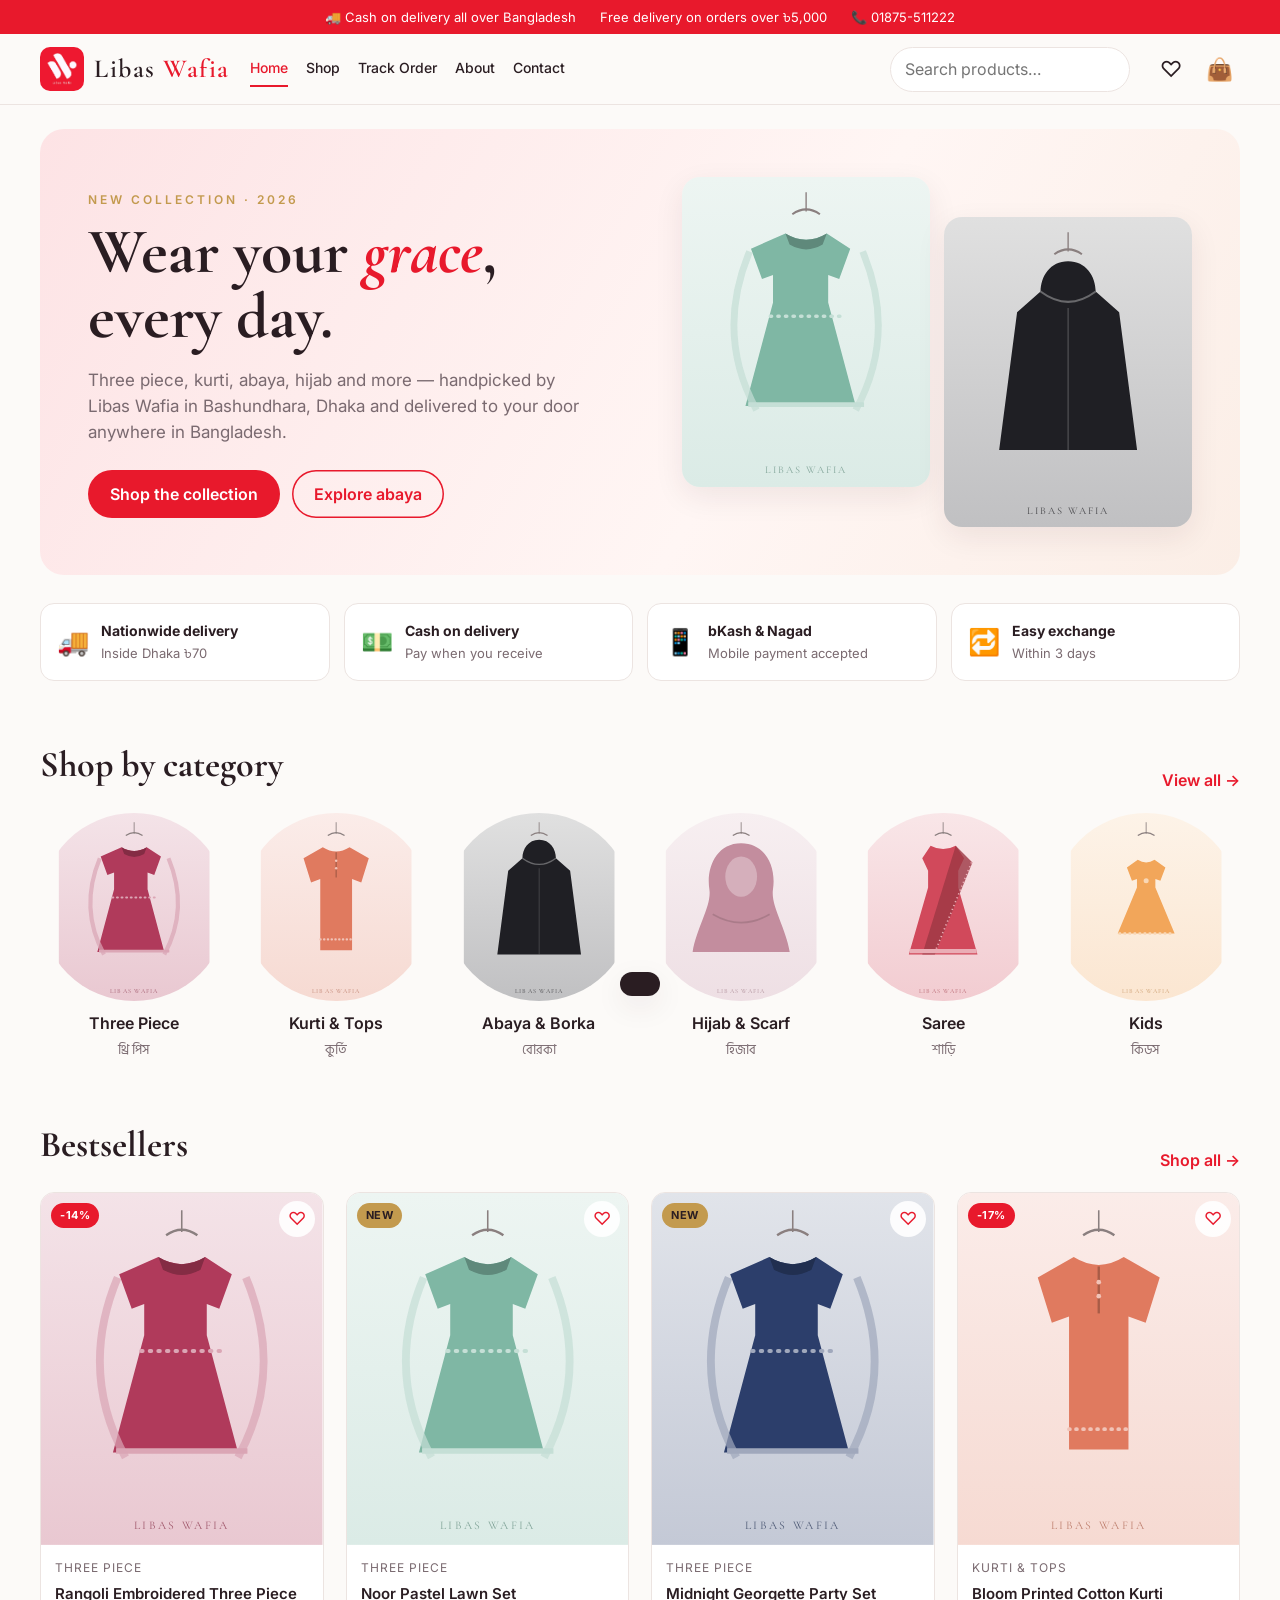
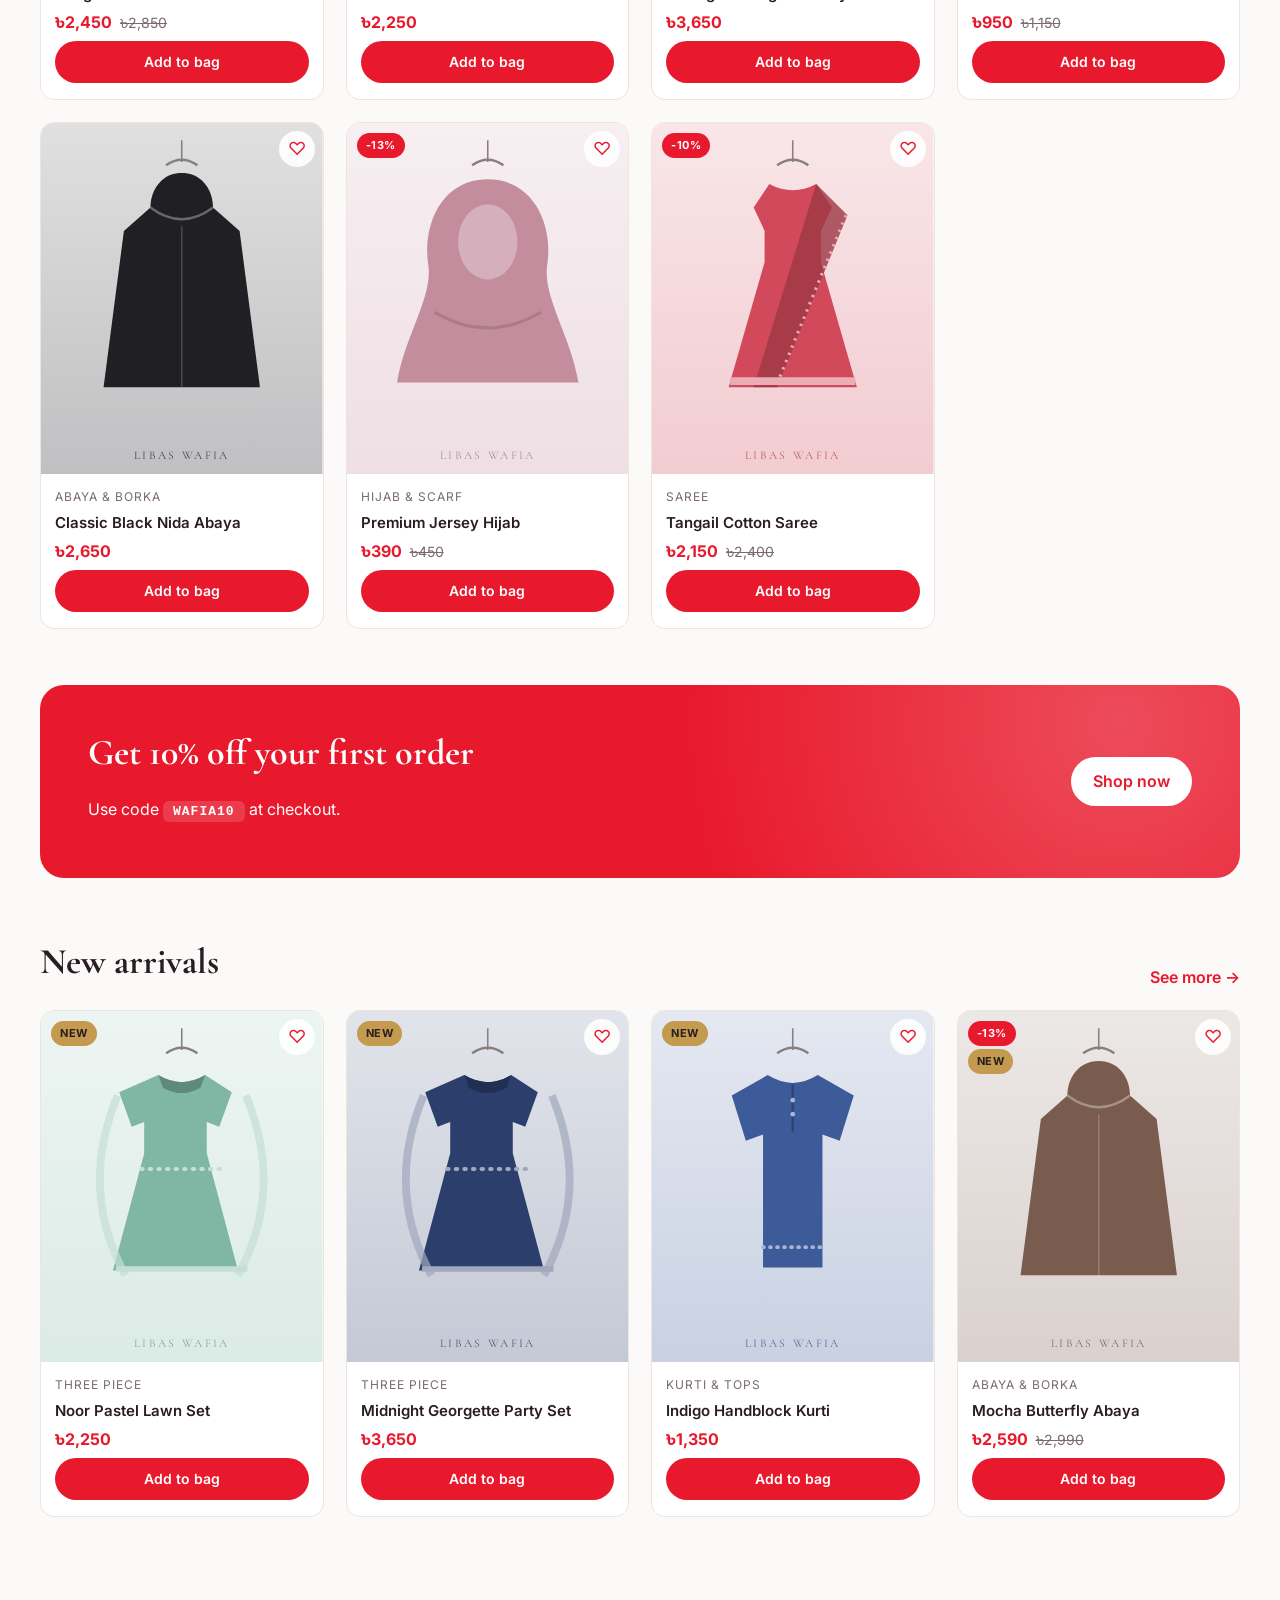
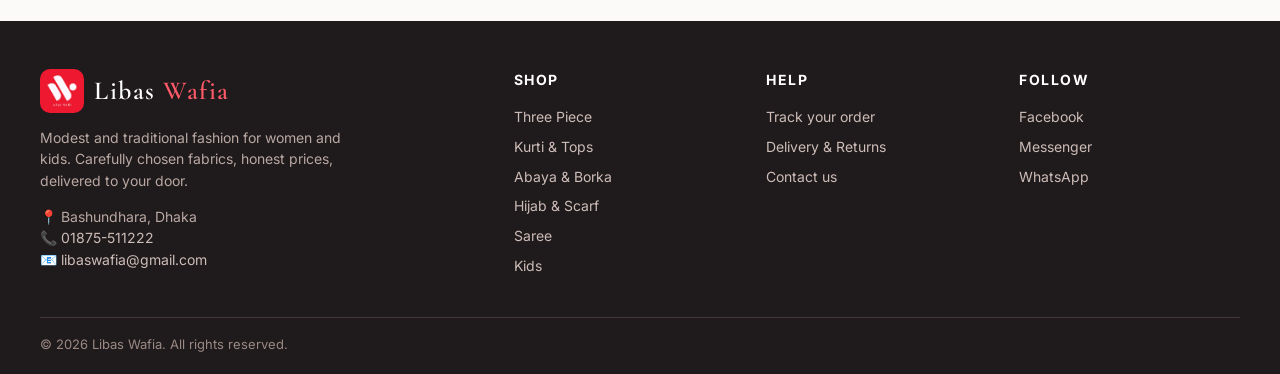
==== libas-wafia/index.html @ 2de28c44 "Add Libas Wafia e-commerce storefront and WooCommerce migration kit Functional storefront prototype " ====
<!doctype html>
<html lang="en">
<head>
  <meta charset="utf-8">
  <meta name="viewport" content="width=device-width, initial-scale=1">
  <title>Libas Wafia — Women's Clothing Store, Bashundhara</title>
  <link rel="icon" href="assets/logo.jpg">
  <meta name="description" content="Libas Wafia online shop: three piece, kurti, abaya, hijab, saree and kids wear. Cash on delivery all over Bangladesh.">
  <link rel="preconnect" href="https://fonts.googleapis.com">
  <link rel="preconnect" href="https://fonts.gstatic.com" crossorigin>
  <link href="https://fonts.googleapis.com/css2?family=Cormorant+Garamond:wght@500;600;700&family=Hind+Siliguri:wght@400;500;600&family=Inter:wght@400;500;600&display=swap" rel="stylesheet">
  <link rel="stylesheet" href="css/style.css">
</head>
<body>
  <div class="topbar">
    <span>🚚 Cash on delivery all over Bangladesh</span>
    <span class="hide-sm">Free delivery on orders over ৳5,000</span>
    <a href="tel:" id="topPhone">📞 Call to order</a>
  </div>

  <header class="header">
    <div class="wrap header-inner">
      <button class="icon-btn menu-btn" id="menuBtn" aria-label="Open menu">☰</button>
      <a href="#/" class="logo">
        <img class="logo-mark" src="assets/logo.jpg" alt="Libas Wafia logo" width="44" height="44">
        <span class="logo-text">Libas <em>Wafia</em></span>
      </a>
      <nav class="nav" id="nav">
        <a href="#/">Home</a>
        <a href="#/shop">Shop</a>
        <div class="nav-cats" id="navCats"></div>
        <a href="#/track">Track Order</a>
        <a href="#/about">About</a>
        <a href="#/contact">Contact</a>
      </nav>
      <form class="search" id="searchForm" role="search">
        <input type="search" id="searchInput" placeholder="Search products…" aria-label="Search products">
      </form>
      <div class="header-actions">
        <a href="#/wishlist" class="icon-btn" aria-label="Wishlist">♡<span class="badge" id="wishCount">0</span></a>
        <button class="icon-btn" id="cartBtn" aria-label="Open cart">👜<span class="badge" id="cartCount">0</span></button>
      </div>
    </div>
  </header>

  <main id="app" class="wrap" tabindex="-1"></main>

  <footer class="footer">
    <div class="wrap footer-grid">
      <div>
        <div class="logo footer-logo"><img class="logo-mark" src="assets/logo.jpg" alt="Libas Wafia logo" width="44" height="44"><span class="logo-text">Libas <em>Wafia</em></span></div>
        <p>Modest and traditional fashion for women and kids. Carefully chosen fabrics, honest prices, delivered to your door.</p>
      </div>
      <div>
        <h4>Shop</h4>
        <div id="footerCats"></div>
      </div>
      <div>
        <h4>Help</h4>
        <a href="#/track">Track your order</a>
        <a href="#/policy">Delivery & Returns</a>
        <a href="#/contact">Contact us</a>
      </div>
      <div>
        <h4>Follow</h4>
        <a id="fbLink" target="_blank" rel="noopener">Facebook</a>
        <a id="msgLink" target="_blank" rel="noopener">Messenger</a>
        <a id="waLink" target="_blank" rel="noopener">WhatsApp</a>
      </div>
    </div>
    <div class="wrap copyright">© <span id="year"></span> Libas Wafia. All rights reserved.</div>
  </footer>

  <!-- Cart drawer -->
  <div class="overlay" id="overlay"></div>
  <aside class="drawer" id="cartDrawer" aria-label="Shopping cart" aria-hidden="true">
    <div class="drawer-head">
      <h3>Your Bag</h3>
      <button class="icon-btn" id="closeCart" aria-label="Close cart">✕</button>
    </div>
    <div class="drawer-body" id="cartItems"></div>
    <div class="drawer-foot" id="cartFoot"></div>
  </aside>

  <div class="toast" id="toast" role="status" aria-live="polite"></div>

  <script src="js/products.js"></script>
  <script src="js/app.js"></script>
</body>
</html>
---- libas-wafia/css/style.css ----
:root {
  --bg: #fcfaf8;
  --surface: #ffffff;
  --ink: #2a1d22;
  --muted: #7a6a70;
  --line: #ece4e1;
  --brand: #e8192c;       /* Libas Wafia red (from logo) */
  --brand-dark: #b80f1f;
  --gold: #c39a4e;
  --soft: #fdecee;
  --ok: #2e7d5b;
  --danger: #b3261e;
  --radius: 14px;
  --shadow: 0 10px 30px rgba(60, 25, 35, .08);
  --serif: "Cormorant Garamond", Georgia, serif;
  --sans: "Inter", "Hind Siliguri", system-ui, sans-serif;
}
* { box-sizing: border-box; }
html { scroll-behavior: smooth; }
body { margin: 0; font-family: var(--sans); color: var(--ink); background: var(--bg); line-height: 1.55; }
img { max-width: 100%; display: block; }
a { color: inherit; text-decoration: none; }
button, input, select, textarea { font: inherit; color: inherit; }
.wrap { width: min(1200px, 100% - 32px); margin-inline: auto; }
main { min-height: 60vh; padding: 24px 0 64px; outline: none; }
.bn { font-family: "Hind Siliguri", sans-serif; }

/* Top bar & header */
.topbar { background: var(--brand); color: #fff; font-size: 13px; display: flex; gap: 24px; justify-content: center; padding: 7px 16px; flex-wrap: wrap; }
.header { position: sticky; top: 0; z-index: 30; background: rgba(252, 250, 248, .94); backdrop-filter: blur(10px); border-bottom: 1px solid var(--line); }
.header-inner { display: flex; align-items: center; gap: 20px; height: 70px; }
.logo { display: flex; align-items: center; gap: 10px; flex-shrink: 0; }
.logo-mark { width: 44px; height: 44px; border-radius: 10px; object-fit: cover; }
.logo-text { font-family: var(--serif); font-size: 26px; font-weight: 600; letter-spacing: 1.5px; }
.logo-text em { color: var(--brand); font-style: normal; }
.nav { display: flex; gap: 18px; font-size: 14px; font-weight: 500; }
.nav a { padding: 6px 0; border-bottom: 2px solid transparent; }
.nav a:hover, .nav a.active { border-color: var(--brand); color: var(--brand); }
.nav-cats { display: none; }
.search { margin-left: auto; flex: 0 1 240px; }
.search input { width: 100%; padding: 9px 14px; border: 1px solid var(--line); border-radius: 999px; background: var(--surface); }
.search input:focus { outline: 2px solid var(--brand); outline-offset: 1px; }
.header-actions { display: flex; gap: 6px; }
.icon-btn { position: relative; border: 0; background: transparent; font-size: 22px; width: 42px; height: 42px; display: grid; place-items: center; border-radius: 50%; cursor: pointer; }
.icon-btn:hover { background: var(--soft); }
.badge { position: absolute; top: 2px; right: 0; background: var(--brand); color: #fff; font-size: 11px; min-width: 18px; height: 18px; border-radius: 9px; display: grid; place-items: center; padding: 0 4px; font-family: var(--sans); }
.badge:empty, .badge[data-zero="1"] { display: none; }
.menu-btn { display: none; }

/* Buttons */
.btn { display: inline-flex; align-items: center; justify-content: center; gap: 8px; border: 0; cursor: pointer; padding: 12px 22px; border-radius: 999px; background: var(--brand); color: #fff; font-weight: 600; transition: background .2s, transform .1s; }
.btn:hover { background: var(--brand-dark); }
.btn:active { transform: scale(.98); }
.btn.ghost { background: transparent; color: var(--brand); box-shadow: inset 0 0 0 1.5px var(--brand); }
.btn.ghost:hover { background: var(--soft); }
.btn.gold { background: #1f1a1b; color: #fff; }
.btn.gold:hover { background: #000; }
.btn.light { background: #fff; color: var(--brand); }
.btn.light:hover { background: #fde3e5; }
.btn.wa { background: #25d366; color: #0b3d22; }
.btn.block { width: 100%; }
.btn[disabled] { opacity: .5; cursor: not-allowed; }
.link { color: var(--brand); font-weight: 600; cursor: pointer; background: none; border: 0; padding: 0; }

/* Hero */
.hero { display: grid; grid-template-columns: 1.1fr 1fr; gap: 32px; align-items: center; background: linear-gradient(120deg, #fde3e5, #fff6f4 60%, #fbeee6); border-radius: 24px; padding: 48px; overflow: hidden; position: relative; }
.hero h1 { font-family: var(--serif); font-size: clamp(38px, 6vw, 64px); line-height: 1.02; margin: 8px 0 16px; }
.hero h1 em { color: var(--brand); }
.hero p { color: var(--muted); max-width: 46ch; font-size: 17px; }
.eyebrow { text-transform: uppercase; letter-spacing: 3px; font-size: 12px; color: var(--gold); font-weight: 600; }
.hero-cta { display: flex; gap: 12px; margin-top: 24px; flex-wrap: wrap; }
.hero-art { display: grid; grid-template-columns: 1fr 1fr; gap: 14px; }
.hero-art .ph { border-radius: 18px; box-shadow: var(--shadow); }
.hero-art .ph:nth-child(2) { margin-top: 40px; }

.perks { display: grid; grid-template-columns: repeat(4, 1fr); gap: 14px; margin: 28px 0 8px; }
.perk { background: var(--surface); border: 1px solid var(--line); border-radius: var(--radius); padding: 16px; display: flex; gap: 12px; align-items: center; font-size: 14px; }
.perk b { display: block; }
.perk span { color: var(--muted); font-size: 13px; }
.perk .i { font-size: 26px; }

/* Sections */
.section { margin-top: 56px; }
.section-head { display: flex; justify-content: space-between; align-items: end; margin-bottom: 20px; gap: 12px; }
.section-head h2 { font-family: var(--serif); font-size: 36px; margin: 0; }
.cat-grid { display: grid; grid-template-columns: repeat(6, 1fr); gap: 14px; }
.cat-card { text-align: center; }
.cat-card .ph { border-radius: 50%; aspect-ratio: 1; transition: transform .3s; }
.cat-card:hover .ph { transform: translateY(-4px); }
.cat-card b { display: block; margin-top: 10px; font-weight: 600; }
.cat-card small { color: var(--muted); }

.banner { margin-top: 56px; background: var(--brand); color: #fff; border-radius: 24px; padding: 40px 48px; display: flex; justify-content: space-between; align-items: center; gap: 24px; flex-wrap: wrap; background-image: radial-gradient(circle at 90% 20%, rgba(255,255,255,.22), transparent 40%); }
.banner h3 { font-family: var(--serif); font-size: 36px; margin: 0 0 6px; }
.banner code { background: rgba(255,255,255,.15); padding: 3px 10px; border-radius: 6px; font-weight: 700; letter-spacing: 1px; }

/* Product grid */
.grid { display: grid; grid-template-columns: repeat(4, 1fr); gap: 22px; }
.card { position: relative; background: var(--surface); border-radius: var(--radius); overflow: hidden; border: 1px solid var(--line); display: flex; flex-direction: column; transition: box-shadow .25s, transform .25s; }
.card:hover { box-shadow: var(--shadow); transform: translateY(-3px); }
.card-media { position: relative; display: block; }
.card-media .ph, .card-media img { aspect-ratio: 4 / 5; width: 100%; object-fit: cover; }
.tag { position: absolute; top: 10px; left: 10px; background: var(--brand); color: #fff; font-size: 11px; font-weight: 700; padding: 4px 9px; border-radius: 999px; letter-spacing: .5px; }
.tag.new { background: var(--gold); color: var(--ink); }
.tag.out { background: #555; }
.tag + .tag { top: 38px; }
.wish { position: absolute; top: 8px; right: 8px; width: 36px; height: 36px; border-radius: 50%; border: 0; background: rgba(255,255,255,.9); cursor: pointer; font-size: 18px; color: var(--brand); }
.wish.on { background: var(--brand); color: #fff; }
.card-body { padding: 14px 14px 16px; display: flex; flex-direction: column; gap: 6px; flex: 1; }
.card-cat { font-size: 12px; color: var(--muted); text-transform: uppercase; letter-spacing: 1px; }
.card-title { font-weight: 600; font-size: 15px; line-height: 1.35; }
.price { display: flex; gap: 8px; align-items: baseline; font-weight: 700; color: var(--brand); }
.price del { color: var(--muted); font-weight: 400; font-size: .88em; }
.card .btn { margin-top: auto; padding: 10px; font-size: 14px; }

/* Shop layout */
.shop { display: grid; grid-template-columns: 230px 1fr; gap: 32px; }
.filters { position: sticky; top: 90px; align-self: start; background: var(--surface); border: 1px solid var(--line); border-radius: var(--radius); padding: 18px; }
.filters h4 { margin: 0 0 10px; font-size: 13px; text-transform: uppercase; letter-spacing: 1px; color: var(--muted); }
.filters .opt { display: flex; justify-content: space-between; padding: 7px 10px; border-radius: 8px; cursor: pointer; font-size: 14px; }
.filters .opt:hover { background: var(--soft); }
.filters .opt.active { background: var(--brand); color: #fff; }
.filters .group + .group { margin-top: 20px; }
.range { display: flex; gap: 8px; }
.range input { width: 100%; padding: 8px; border: 1px solid var(--line); border-radius: 8px; }
.toolbar { display: flex; justify-content: space-between; align-items: center; margin-bottom: 18px; gap: 12px; flex-wrap: wrap; }
.toolbar h1 { font-family: var(--serif); font-size: 34px; margin: 0; }
select, .input { padding: 10px 12px; border: 1px solid var(--line); border-radius: 10px; background: var(--surface); }
.empty { text-align: center; padding: 60px 20px; color: var(--muted); }
.empty .big { font-size: 48px; }
.crumbs { font-size: 13px; color: var(--muted); margin-bottom: 18px; }
.crumbs a:hover { color: var(--brand); }

/* Product page */
.pdp { display: grid; grid-template-columns: 1fr 1fr; gap: 48px; }
.pdp-media { position: sticky; top: 90px; align-self: start; }
.pdp-media .ph, .pdp-media img { border-radius: 20px; aspect-ratio: 4/5; width: 100%; object-fit: cover; }
.pdp h1 { font-family: var(--serif); font-size: 40px; line-height: 1.1; margin: 4px 0 10px; }
.pdp .price { font-size: 26px; }
.save { background: #fde3e5; color: var(--brand); font-size: 13px; padding: 3px 10px; border-radius: 999px; }
.stock { font-size: 14px; margin: 10px 0; }
.stock.ok { color: var(--ok); }
.stock.low { color: #b26a00; }
.stock.no { color: var(--danger); }
.opt-label { font-weight: 600; margin: 18px 0 8px; font-size: 14px; }
.sizes { display: flex; gap: 8px; flex-wrap: wrap; }
.size { min-width: 48px; padding: 9px 12px; border: 1.5px solid var(--line); background: var(--surface); border-radius: 10px; cursor: pointer; font-weight: 600; }
.size.active { border-color: var(--brand); background: var(--brand); color: #fff; }
.qty { display: inline-flex; border: 1.5px solid var(--line); border-radius: 999px; overflow: hidden; background: var(--surface); }
.qty button { border: 0; background: none; width: 38px; height: 40px; cursor: pointer; font-size: 18px; }
.qty input { width: 44px; text-align: center; border: 0; background: none; -moz-appearance: textfield; }
.qty input::-webkit-inner-spin-button { -webkit-appearance: none; }
.pdp-actions { display: flex; gap: 10px; margin-top: 22px; flex-wrap: wrap; }
.pdp-actions .btn { flex: 1; min-width: 160px; }
.info-list { margin-top: 28px; border-top: 1px solid var(--line); }
.info-list details { border-bottom: 1px solid var(--line); padding: 14px 0; }
.info-list summary { cursor: pointer; font-weight: 600; }
.info-list p { color: var(--muted); margin: 10px 0 0; }

/* Drawer */
.overlay { position: fixed; inset: 0; background: rgba(30, 15, 20, .45); opacity: 0; pointer-events: none; transition: opacity .25s; z-index: 40; }
.overlay.show { opacity: 1; pointer-events: auto; }
.drawer { position: fixed; top: 0; right: 0; height: 100%; width: min(420px, 100%); background: var(--surface); z-index: 50; transform: translateX(100%); transition: transform .3s ease; display: flex; flex-direction: column; }
.drawer.open { transform: none; }
.drawer-head { display: flex; justify-content: space-between; align-items: center; padding: 16px 20px; border-bottom: 1px solid var(--line); }
.drawer-head h3 { margin: 0; font-family: var(--serif); font-size: 28px; }
.drawer-body { flex: 1; overflow-y: auto; padding: 8px 20px; }
.drawer-foot { padding: 18px 20px; border-top: 1px solid var(--line); background: var(--bg); }
.line { display: grid; grid-template-columns: 72px 1fr auto; gap: 12px; padding: 14px 0; border-bottom: 1px solid var(--line); align-items: start; }
.line .ph, .line img { width: 72px; aspect-ratio: 4/5; border-radius: 10px; object-fit: cover; }
.line-title { font-weight: 600; font-size: 14px; }
.line-meta { font-size: 13px; color: var(--muted); }
.line .qty { transform: scale(.85); transform-origin: left; margin-top: 6px; }
.remove { border: 0; background: none; color: var(--muted); cursor: pointer; font-size: 13px; text-decoration: underline; }
.row { display: flex; justify-content: space-between; margin: 6px 0; font-size: 15px; }
.row.total { font-size: 19px; font-weight: 700; border-top: 1px dashed var(--line); padding-top: 10px; margin-top: 10px; }
.muted { color: var(--muted); font-size: 13px; }

/* Checkout */
.checkout { display: grid; grid-template-columns: 1.3fr 1fr; gap: 32px; align-items: start; }
.panel { background: var(--surface); border: 1px solid var(--line); border-radius: var(--radius); padding: 24px; }
.panel h2 { font-family: var(--serif); font-size: 28px; margin: 0 0 16px; }
.panel h3 { margin: 22px 0 10px; font-size: 16px; }
.fields { display: grid; grid-template-columns: 1fr 1fr; gap: 14px; }
.field { display: flex; flex-direction: column; gap: 6px; font-size: 14px; font-weight: 500; }
.field.full { grid-column: 1 / -1; }
.field input, .field select, .field textarea { padding: 11px 12px; border: 1px solid var(--line); border-radius: 10px; background: var(--bg); font-weight: 400; }
.field input:focus, .field select:focus, .field textarea:focus { outline: 2px solid var(--brand); border-color: transparent; }
.field .err { color: var(--danger); font-size: 12px; min-height: 0; font-weight: 400; }
.field.invalid input, .field.invalid select, .field.invalid textarea { border-color: var(--danger); }
.choice { display: flex; gap: 12px; align-items: flex-start; padding: 14px; border: 1.5px solid var(--line); border-radius: 12px; cursor: pointer; margin-bottom: 10px; }
.choice:has(input:checked) { border-color: var(--brand); background: #fff4f5; }
.choice input { accent-color: var(--brand); margin-top: 4px; }
.choice .muted { display: block; }
.coupon { display: flex; gap: 8px; margin: 14px 0; }
.coupon input { flex: 1; padding: 10px 12px; border: 1px solid var(--line); border-radius: 10px; text-transform: uppercase; }
.summary .line { grid-template-columns: 56px 1fr auto; }
.summary .line .ph, .summary .line img { width: 56px; }

/* Order confirmation */
.confirm { max-width: 720px; margin: 0 auto; text-align: center; }
.confirm .check { width: 76px; height: 76px; margin: 0 auto 14px; border-radius: 50%; background: #e3f3eb; color: var(--ok); display: grid; place-items: center; font-size: 38px; }
.confirm h1 { font-family: var(--serif); font-size: 42px; margin: 0; }
.confirm .panel { text-align: left; margin-top: 24px; }
.status { display: inline-block; padding: 4px 12px; border-radius: 999px; background: #fff4e0; color: #8a5a00; font-size: 13px; font-weight: 600; }
.timeline { display: flex; justify-content: space-between; margin: 20px 0 6px; position: relative; }
.timeline::before { content: ""; position: absolute; top: 13px; left: 5%; right: 5%; height: 2px; background: var(--line); }
.step { position: relative; text-align: center; font-size: 12px; color: var(--muted); flex: 1; }
.step i { display: grid; place-items: center; width: 28px; height: 28px; margin: 0 auto 6px; border-radius: 50%; background: var(--surface); border: 2px solid var(--line); font-style: normal; font-size: 12px; }
.step.done i { background: var(--brand); border-color: var(--brand); color: #fff; }
.step.done { color: var(--ink); font-weight: 600; }

/* Pages */
.page { max-width: 780px; margin: 0 auto; }
.page h1 { font-family: var(--serif); font-size: 44px; margin: 0 0 12px; }
.page h2 { font-family: var(--serif); font-size: 28px; margin: 28px 0 8px; }
.contact-cards { display: grid; grid-template-columns: repeat(3, 1fr); gap: 14px; margin: 20px 0; }
.contact-cards a { background: var(--surface); border: 1px solid var(--line); border-radius: var(--radius); padding: 20px; text-align: center; }
.contact-cards a:hover { border-color: var(--brand); }
.contact-cards .i { font-size: 30px; }

/* Footer */
.footer { background: #1f1a1b; color: #e9dcd8; padding: 48px 0 20px; margin-top: 40px; }
.footer-grid { display: grid; grid-template-columns: 2fr 1fr 1fr 1fr; gap: 32px; }
.footer h4 { color: #fff; margin: 0 0 12px; font-size: 14px; text-transform: uppercase; letter-spacing: 1.5px; }
.footer a { display: block; padding: 4px 0; color: #cdbdb8; font-size: 14px; }
.footer a:hover { color: var(--gold); }
.footer p { color: #b9a8a3; font-size: 14px; max-width: 36ch; }
.footer-logo .logo-text { color: #fff; }
.footer-logo .logo-text em { color: #ff5a68; }
.copyright { border-top: 1px solid #45343a; margin-top: 32px; padding-top: 16px; font-size: 13px; color: #9a8984; }

/* Toast */
.toast { position: fixed; left: 50%; bottom: 24px; transform: translate(-50%, 120px); background: var(--ink); color: #fff; padding: 12px 20px; border-radius: 999px; z-index: 60; transition: transform .3s; font-size: 14px; box-shadow: var(--shadow); max-width: calc(100% - 32px); }
.toast.show { transform: translate(-50%, 0); }

/* Placeholder illustration */
.ph { display: block; width: 100%; height: auto; }

/* Responsive */
@media (max-width: 1024px) {
  .grid { grid-template-columns: repeat(3, 1fr); }
  .cat-grid { grid-template-columns: repeat(3, 1fr); }
  .perks { grid-template-columns: repeat(2, 1fr); }
}
@media (max-width: 860px) {
  .menu-btn { display: grid; }
  .nav { position: fixed; top: 0; left: 0; bottom: 0; width: min(300px, 85%); background: var(--surface); flex-direction: column; padding: 24px; gap: 4px; transform: translateX(-100%); transition: transform .3s; z-index: 50; box-shadow: var(--shadow); }
  .nav.open { transform: none; }
  .nav a { padding: 10px 0; border-bottom: 1px solid var(--line); }
  .nav-cats { display: flex; flex-direction: column; padding-left: 12px; }
  .nav-cats a { font-weight: 400; font-size: 14px; }
  .search { display: none; }
  .header-actions { margin-left: auto; }
  .hero { grid-template-columns: 1fr; padding: 32px 24px; }
  .hero-art { display: none; }
  .shop { grid-template-columns: 1fr; }
  .filters { position: static; }
  .pdp { grid-template-columns: 1fr; gap: 24px; }
  .pdp-media { position: static; }
  .checkout { grid-template-columns: 1fr; }
  .footer-grid { grid-template-columns: 1fr 1fr; }
  .contact-cards { grid-template-columns: 1fr; }
  .banner { padding: 28px 24px; }
}
@media (max-width: 560px) {
  .grid { grid-template-columns: repeat(2, 1fr); gap: 12px; }
  .card-body { padding: 10px; }
  .card-title { font-size: 14px; }
  .fields { grid-template-columns: 1fr; }
  .hide-sm { display: none; }
  .logo-text { font-size: 22px; }
  .section-head h2 { font-size: 28px; }
  .perks { grid-template-columns: 1fr; }
  .footer-grid { grid-template-columns: 1fr; }
}
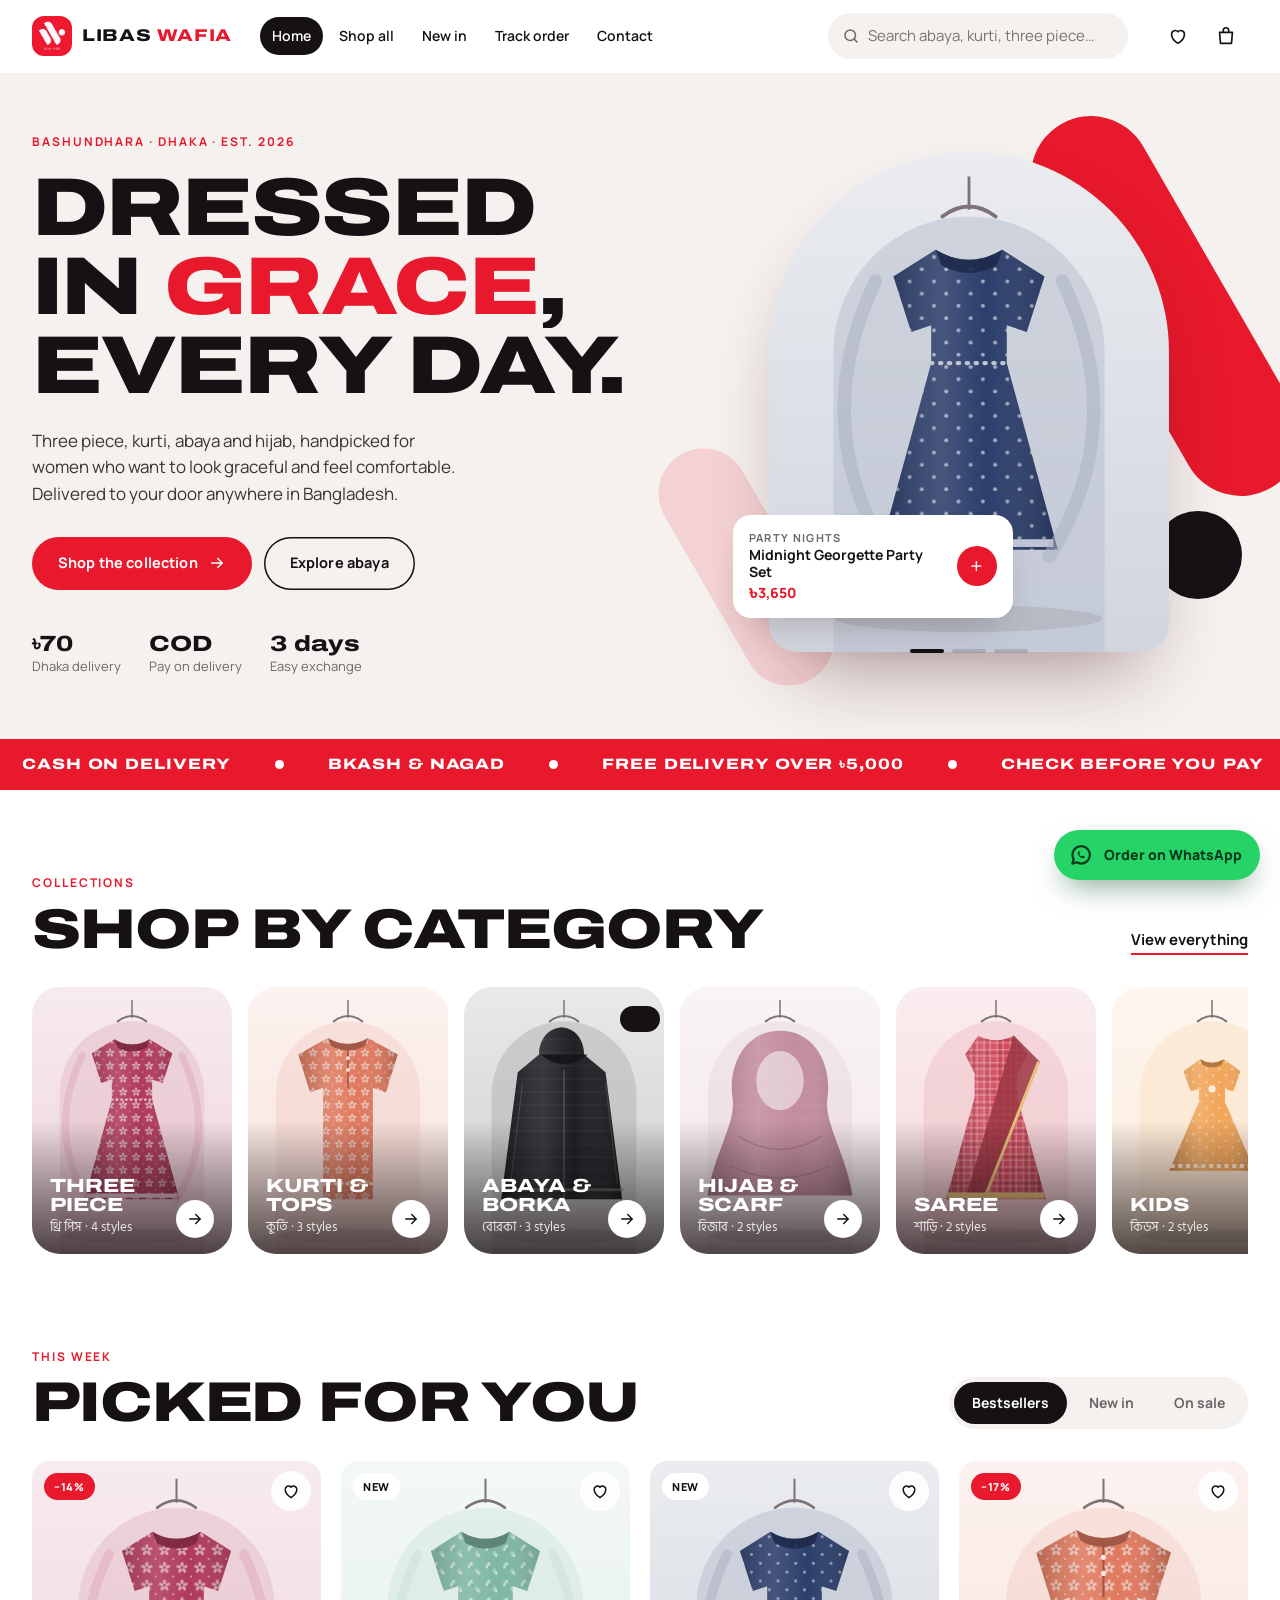
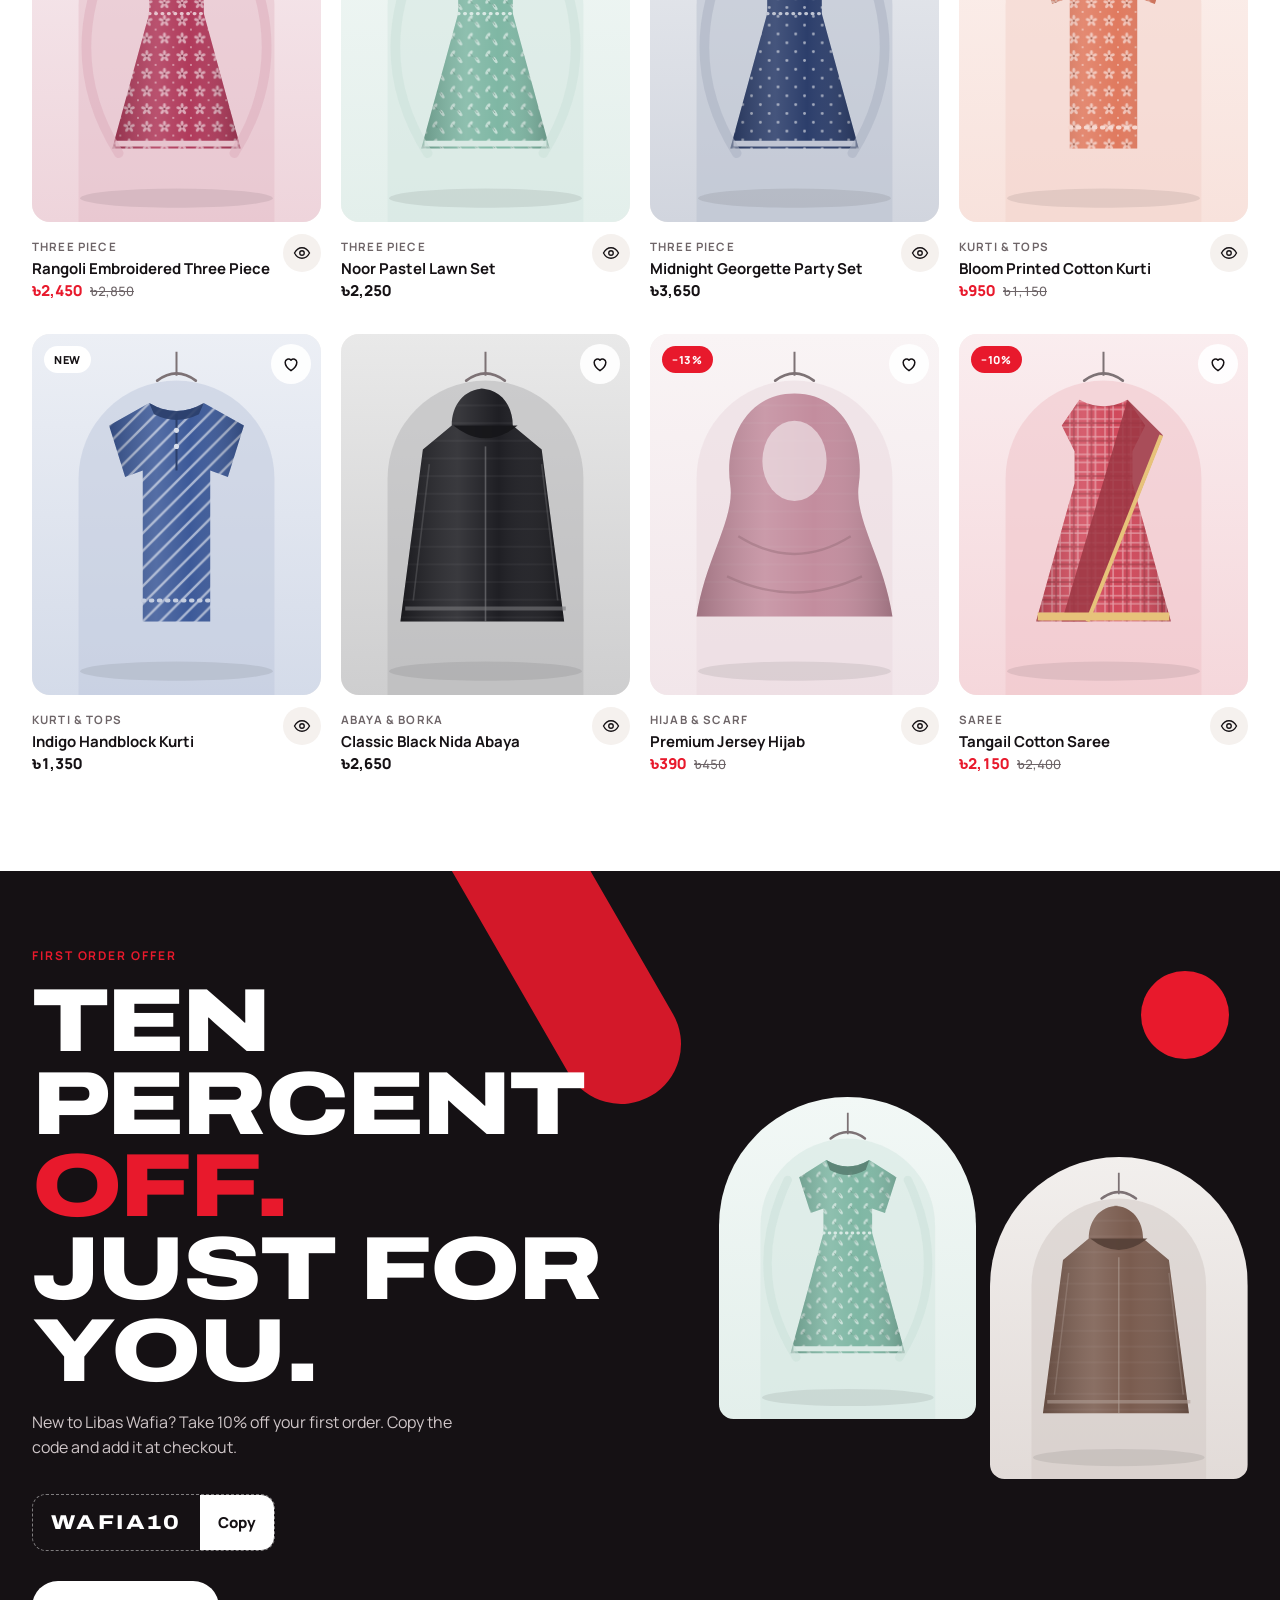
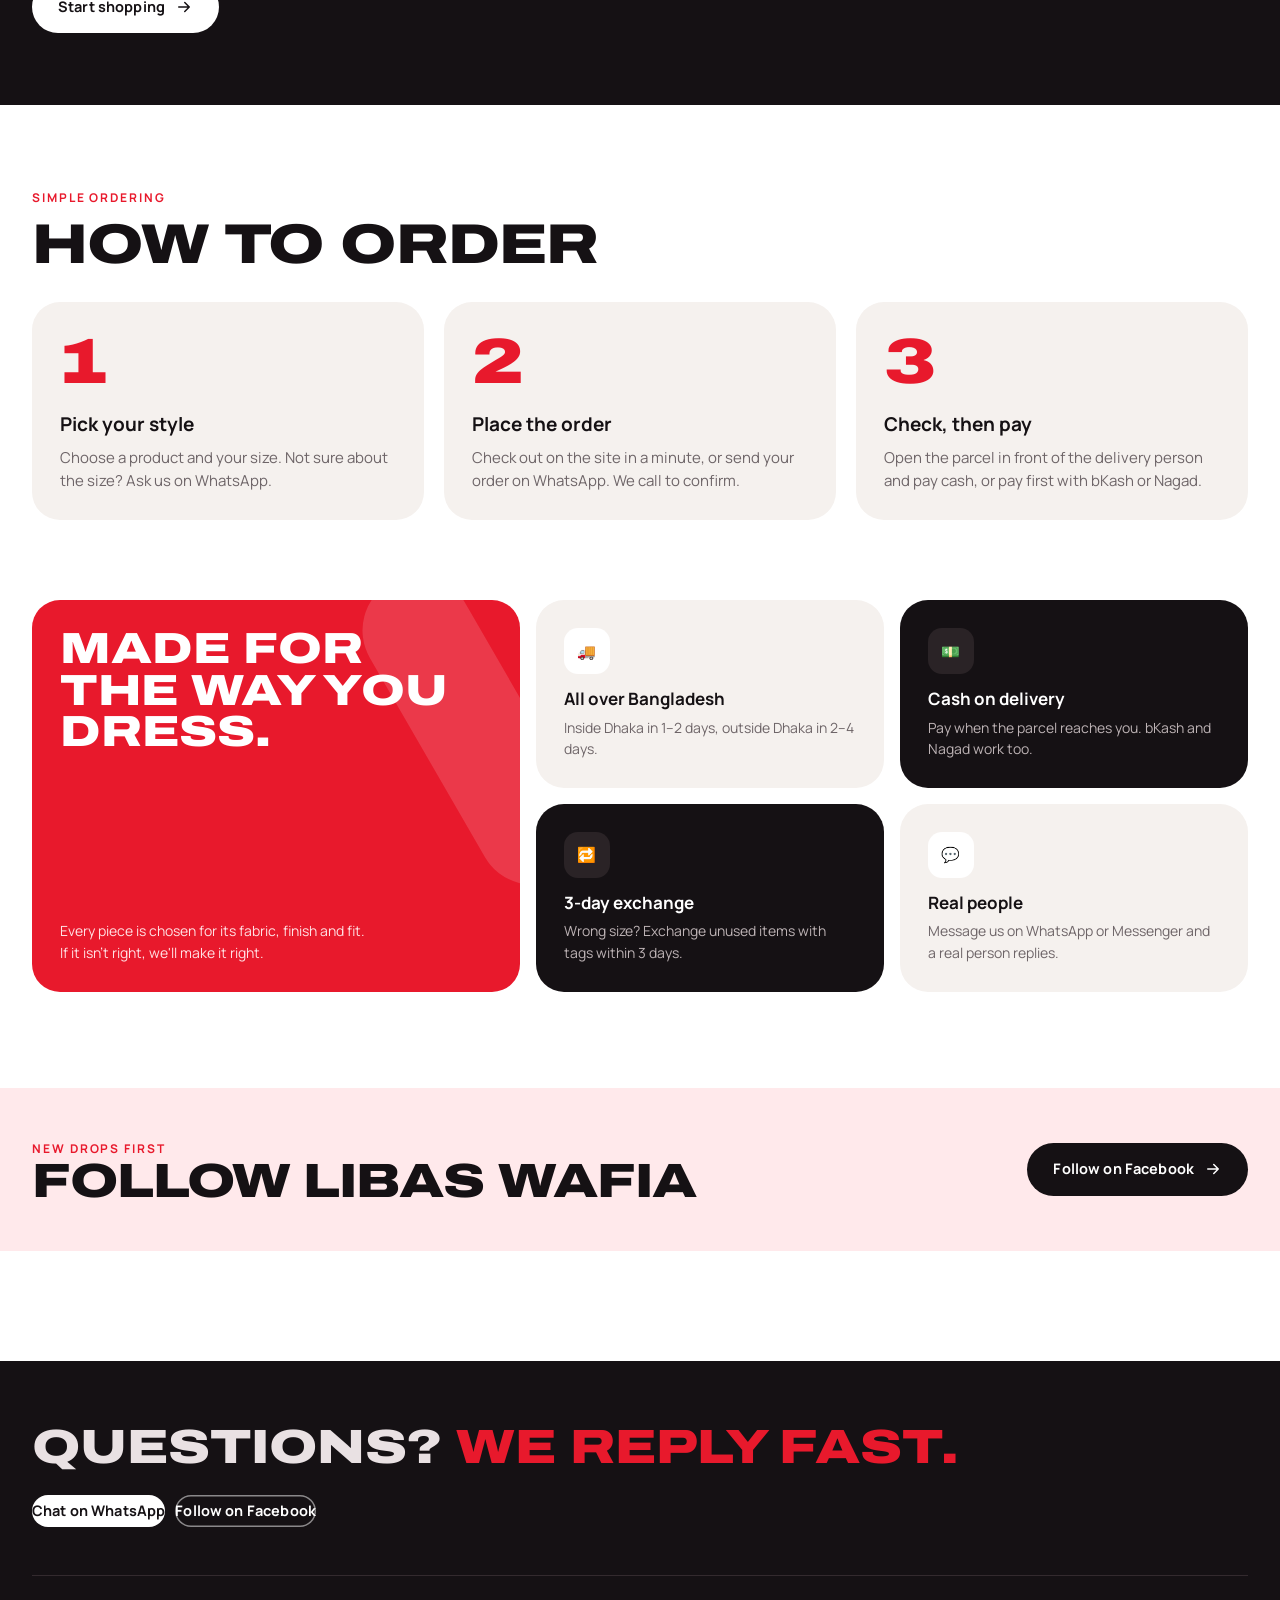
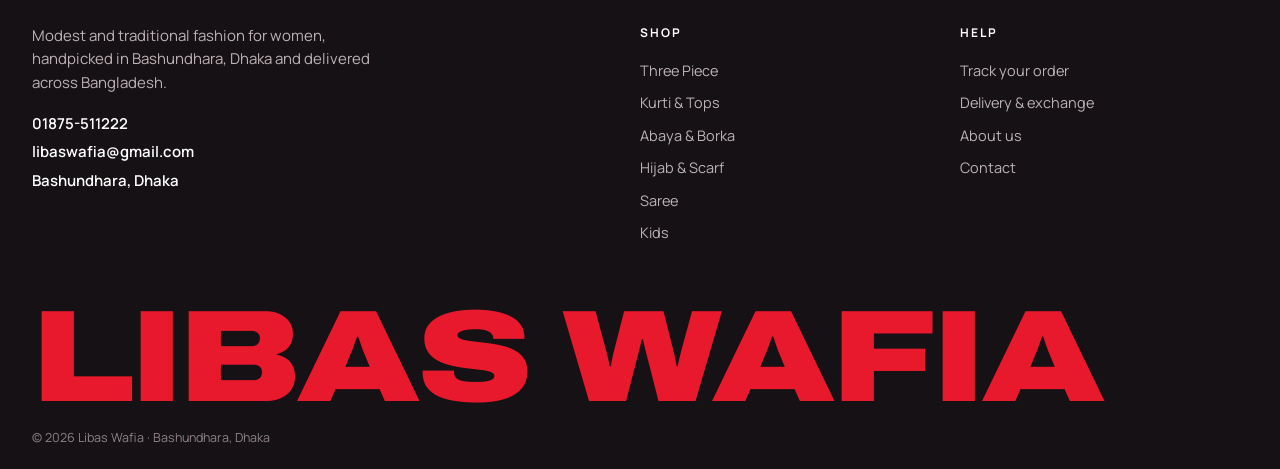
==== commit 96ab6686: "Redesign Libas Wafia storefront with a bolder, more engaging layout Expanded display type and logo-s" ====
--- a/libas-wafia/index.html
+++ b/libas-wafia/index.html
@@ -2,85 +2,110 @@
 <html lang="en">
 <head>
   <meta charset="utf-8">
-  <meta name="viewport" content="width=device-width, initial-scale=1">
+  <meta name="viewport" content="width=device-width, initial-scale=1, viewport-fit=cover">
   <title>Libas Wafia — Women's Clothing Store, Bashundhara</title>
   <link rel="icon" href="assets/logo.jpg">
   <meta name="description" content="Libas Wafia online shop: three piece, kurti, abaya, hijab, saree and kids wear. Cash on delivery all over Bangladesh.">
   <link rel="preconnect" href="https://fonts.googleapis.com">
   <link rel="preconnect" href="https://fonts.gstatic.com" crossorigin>
-  <link href="https://fonts.googleapis.com/css2?family=Cormorant+Garamond:wght@500;600;700&family=Hind+Siliguri:wght@400;500;600&family=Inter:wght@400;500;600&display=swap" rel="stylesheet">
+  <link href="https://fonts.googleapis.com/css2?family=Archivo:wdth,wght@62..125,400..900&family=Hind+Siliguri:wght@400;500;600&family=Manrope:wght@400;500;600;700;800&display=swap" rel="stylesheet">
   <link rel="stylesheet" href="css/style.css">
 </head>
 <body>
-  <div class="topbar">
-    <span>🚚 Cash on delivery all over Bangladesh</span>
-    <span class="hide-sm">Free delivery on orders over ৳5,000</span>
-    <a href="tel:" id="topPhone">📞 Call to order</a>
-  </div>
-
-  <header class="header">
+  <header class="header" id="header">
     <div class="wrap header-inner">
-      <button class="icon-btn menu-btn" id="menuBtn" aria-label="Open menu">☰</button>
-      <a href="#/" class="logo">
-        <img class="logo-mark" src="assets/logo.jpg" alt="Libas Wafia logo" width="44" height="44">
-        <span class="logo-text">Libas <em>Wafia</em></span>
+      <button class="icon-btn menu-btn" id="menuBtn" aria-label="Open menu">
+        <svg viewBox="0 0 24 24" width="22" height="22" aria-hidden="true"><path d="M3 7h18M3 12h18M3 17h12" stroke="currentColor" stroke-width="2" stroke-linecap="round"/></svg>
+      </button>
+      <a href="#/" class="logo" aria-label="Libas Wafia home">
+        <img class="logo-mark" src="assets/logo.jpg" alt="" width="40" height="40">
+        <span class="logo-text">LIBAS<b>WAFIA</b></span>
       </a>
-      <nav class="nav" id="nav">
+      <nav class="nav" id="nav" aria-label="Main">
+        <div class="nav-head"><span class="logo-text">LIBAS<b>WAFIA</b></span><button class="icon-btn" id="closeNav" aria-label="Close menu">✕</button></div>
         <a href="#/">Home</a>
-        <a href="#/shop">Shop</a>
+        <a href="#/shop">Shop all</a>
         <div class="nav-cats" id="navCats"></div>
-        <a href="#/track">Track Order</a>
-        <a href="#/about">About</a>
+        <a href="#/shop?sort=new">New in</a>
+        <a href="#/track">Track order</a>
         <a href="#/contact">Contact</a>
       </nav>
       <form class="search" id="searchForm" role="search">
-        <input type="search" id="searchInput" placeholder="Search products…" aria-label="Search products">
+        <svg viewBox="0 0 24 24" width="18" height="18" aria-hidden="true"><circle cx="11" cy="11" r="7" fill="none" stroke="currentColor" stroke-width="2"/><path d="m20 20-4-4" stroke="currentColor" stroke-width="2" stroke-linecap="round"/></svg>
+        <input type="search" id="searchInput" placeholder="Search abaya, kurti, three piece…" aria-label="Search products">
       </form>
       <div class="header-actions">
-        <a href="#/wishlist" class="icon-btn" aria-label="Wishlist">♡<span class="badge" id="wishCount">0</span></a>
-        <button class="icon-btn" id="cartBtn" aria-label="Open cart">👜<span class="badge" id="cartCount">0</span></button>
+        <a href="#/wishlist" class="icon-btn hide-mob" aria-label="Wishlist">
+          <svg viewBox="0 0 24 24" width="22" height="22" aria-hidden="true"><path d="M12 20s-7-4.4-7-10a4 4 0 0 1 7-2.6A4 4 0 0 1 19 10c0 5.6-7 10-7 10z" fill="none" stroke="currentColor" stroke-width="1.8" stroke-linejoin="round"/></svg>
+          <span class="badge" id="wishCount"></span>
+        </a>
+        <button class="icon-btn" id="cartBtn" aria-label="Open bag">
+          <svg viewBox="0 0 24 24" width="22" height="22" aria-hidden="true"><path d="M5 8h14l-1 12H6L5 8z M9 8V6a3 3 0 0 1 6 0v2" fill="none" stroke="currentColor" stroke-width="1.8" stroke-linejoin="round"/></svg>
+          <span class="badge" id="cartCount"></span>
+        </button>
       </div>
     </div>
   </header>
 
-  <main id="app" class="wrap" tabindex="-1"></main>
+  <main id="app" tabindex="-1"></main>
 
   <footer class="footer">
-    <div class="wrap footer-grid">
-      <div>
-        <div class="logo footer-logo"><img class="logo-mark" src="assets/logo.jpg" alt="Libas Wafia logo" width="44" height="44"><span class="logo-text">Libas <em>Wafia</em></span></div>
-        <p>Modest and traditional fashion for women and kids. Carefully chosen fabrics, honest prices, delivered to your door.</p>
+    <div class="wrap">
+      <div class="footer-cta">
+        <h2>Questions? <span>We reply fast.</span></h2>
+        <div class="footer-cta-btns">
+          <a class="btn light" id="footWa" target="_blank" rel="noopener">Chat on WhatsApp</a>
+          <a class="btn outline-light" id="footFb" target="_blank" rel="noopener">Follow on Facebook</a>
+        </div>
       </div>
-      <div>
-        <h4>Shop</h4>
-        <div id="footerCats"></div>
+      <div class="footer-grid">
+        <div>
+          <p class="footer-about">Modest and traditional fashion for women, handpicked in Bashundhara, Dhaka and delivered across Bangladesh.</p>
+          <p class="footer-contact" id="footContact"></p>
+        </div>
+        <div><h4>Shop</h4><div id="footerCats"></div></div>
+        <div>
+          <h4>Help</h4>
+          <a href="#/track">Track your order</a>
+          <a href="#/policy">Delivery & exchange</a>
+          <a href="#/about">About us</a>
+          <a href="#/contact">Contact</a>
+        </div>
       </div>
-      <div>
-        <h4>Help</h4>
-        <a href="#/track">Track your order</a>
-        <a href="#/policy">Delivery & Returns</a>
-        <a href="#/contact">Contact us</a>
-      </div>
-      <div>
-        <h4>Follow</h4>
-        <a id="fbLink" target="_blank" rel="noopener">Facebook</a>
-        <a id="msgLink" target="_blank" rel="noopener">Messenger</a>
-        <a id="waLink" target="_blank" rel="noopener">WhatsApp</a>
-      </div>
+      <div class="wordmark" aria-hidden="true">LIBAS WAFIA</div>
+      <div class="copyright">© <span id="year"></span> Libas Wafia · Bashundhara, Dhaka</div>
     </div>
-    <div class="wrap copyright">© <span id="year"></span> Libas Wafia. All rights reserved.</div>
   </footer>
+
+  <!-- Mobile app-style bottom bar -->
+  <nav class="tabbar" aria-label="Quick">
+    <a href="#/" data-tab="home"><svg viewBox="0 0 24 24" aria-hidden="true"><path d="M4 11 12 4l8 7v9h-5v-6H9v6H4z" fill="none" stroke="currentColor" stroke-width="1.8" stroke-linejoin="round"/></svg>Home</a>
+    <a href="#/shop" data-tab="shop"><svg viewBox="0 0 24 24" aria-hidden="true"><rect x="4" y="4" width="7" height="7" rx="2" fill="none" stroke="currentColor" stroke-width="1.8"/><rect x="13" y="4" width="7" height="7" rx="2" fill="none" stroke="currentColor" stroke-width="1.8"/><rect x="4" y="13" width="7" height="7" rx="2" fill="none" stroke="currentColor" stroke-width="1.8"/><rect x="13" y="13" width="7" height="7" rx="2" fill="none" stroke="currentColor" stroke-width="1.8"/></svg>Shop</a>
+    <a href="#/wishlist" data-tab="wishlist"><svg viewBox="0 0 24 24" aria-hidden="true"><path d="M12 20s-7-4.4-7-10a4 4 0 0 1 7-2.6A4 4 0 0 1 19 10c0 5.6-7 10-7 10z" fill="none" stroke="currentColor" stroke-width="1.8" stroke-linejoin="round"/></svg>Saved</a>
+    <button id="tabCart"><svg viewBox="0 0 24 24" aria-hidden="true"><path d="M5 8h14l-1 12H6L5 8z M9 8V6a3 3 0 0 1 6 0v2" fill="none" stroke="currentColor" stroke-width="1.8" stroke-linejoin="round"/></svg>Bag<span class="badge" id="tabCartCount"></span></button>
+    <a id="tabWa" target="_blank" rel="noopener"><svg viewBox="0 0 24 24" aria-hidden="true"><path d="M4 20l1.3-4A8 8 0 1 1 8 18.7z" fill="none" stroke="currentColor" stroke-width="1.8" stroke-linejoin="round"/></svg>Chat</a>
+  </nav>
+
+  <a class="wa-float" id="waFloat" target="_blank" rel="noopener" aria-label="Chat on WhatsApp">
+    <svg viewBox="0 0 24 24" width="26" height="26" aria-hidden="true"><path d="M4 20l1.3-4A8 8 0 1 1 8 18.7z" fill="none" stroke="currentColor" stroke-width="2" stroke-linejoin="round"/><path d="M9 9.5c0 3 2.5 5.5 5.5 5.5l1-1.5-2-1-1 .8c-1-.4-1.8-1.2-2.2-2.2l.8-1-1-2z" fill="currentColor"/></svg>
+    <span>Order on WhatsApp</span>
+  </a>
 
   <!-- Cart drawer -->
   <div class="overlay" id="overlay"></div>
-  <aside class="drawer" id="cartDrawer" aria-label="Shopping cart" aria-hidden="true">
+  <aside class="drawer" id="cartDrawer" aria-label="Shopping bag" aria-hidden="true">
     <div class="drawer-head">
-      <h3>Your Bag</h3>
-      <button class="icon-btn" id="closeCart" aria-label="Close cart">✕</button>
+      <h3>Your bag <span id="drawerCount"></span></h3>
+      <button class="icon-btn" id="closeCart" aria-label="Close bag">✕</button>
     </div>
     <div class="drawer-body" id="cartItems"></div>
     <div class="drawer-foot" id="cartFoot"></div>
   </aside>
+
+  <!-- Quick view -->
+  <div class="modal" id="quickView" role="dialog" aria-modal="true" aria-label="Quick view" hidden>
+    <div class="modal-card" id="quickViewBody"></div>
+  </div>
 
   <div class="toast" id="toast" role="status" aria-live="polite"></div>
 
--- a/libas-wafia/css/style.css
+++ b/libas-wafia/css/style.css
@@ -1,276 +1,490 @@
+/* Libas Wafia — layout: full-bleed bands, content in a 1280 wrap; logo geometry (slanted pills + dot) as the graphic motif. */
 :root {
-  --bg: #fcfaf8;
-  --surface: #ffffff;
-  --ink: #2a1d22;
-  --muted: #7a6a70;
-  --line: #ece4e1;
-  --brand: #e8192c;       /* Libas Wafia red (from logo) */
-  --brand-dark: #b80f1f;
-  --gold: #c39a4e;
-  --soft: #fdecee;
-  --ok: #2e7d5b;
-  --danger: #b3261e;
-  --radius: 14px;
-  --shadow: 0 10px 30px rgba(60, 25, 35, .08);
-  --serif: "Cormorant Garamond", Georgia, serif;
-  --sans: "Inter", "Hind Siliguri", system-ui, sans-serif;
+  --paper: #ffffff;
+  --stone: #f5f1ee;       /* section ground */
+  --blush: #ffe9eb;
+  --ink: #151114;
+  --muted: #6e6568;
+  --line: #ebe4e1;
+  --red: #e8192c;         /* logo red */
+  --red-deep: #b40f1f;
+  --ok: #1f7a55;
+  --warn: #a35d00;
+  --danger: #c0182a;
+
+  --display: "Archivo", "Arial Narrow", system-ui, sans-serif;
+  --body: "Manrope", "Hind Siliguri", system-ui, sans-serif;
+  --bn: "Hind Siliguri", "Manrope", sans-serif;
+
+  --r-sm: 10px;
+  --r: 18px;
+  --r-lg: 28px;
+  --shadow: 0 18px 40px -18px rgba(40, 10, 15, .28);
+  --ease: cubic-bezier(.2, .7, .2, 1);
+  color-scheme: light;
 }
+
 * { box-sizing: border-box; }
-html { scroll-behavior: smooth; }
-body { margin: 0; font-family: var(--sans); color: var(--ink); background: var(--bg); line-height: 1.55; }
-img { max-width: 100%; display: block; }
+html { scroll-behavior: smooth; -webkit-text-size-adjust: 100%; }
+body { margin: 0; font-family: var(--body); font-size: 15px; color: var(--ink); background: var(--paper); line-height: 1.55; overflow-x: hidden; }
+body::before { content: ""; position: fixed; inset: 0 0 auto; height: env(safe-area-inset-top, 0px); background: var(--paper); z-index: 40; }
+img, svg { max-width: 100%; display: block; }
 a { color: inherit; text-decoration: none; }
 button, input, select, textarea { font: inherit; color: inherit; }
-.wrap { width: min(1200px, 100% - 32px); margin-inline: auto; }
-main { min-height: 60vh; padding: 24px 0 64px; outline: none; }
-.bn { font-family: "Hind Siliguri", sans-serif; }
-
-/* Top bar & header */
-.topbar { background: var(--brand); color: #fff; font-size: 13px; display: flex; gap: 24px; justify-content: center; padding: 7px 16px; flex-wrap: wrap; }
-.header { position: sticky; top: 0; z-index: 30; background: rgba(252, 250, 248, .94); backdrop-filter: blur(10px); border-bottom: 1px solid var(--line); }
-.header-inner { display: flex; align-items: center; gap: 20px; height: 70px; }
+:focus-visible { outline: 2.5px solid var(--red); outline-offset: 2px; border-radius: 6px; }
+.wrap { width: 100%; max-width: 1312px; margin-inline: auto; padding-left: max(16px, env(safe-area-inset-left, 0px)); padding-right: max(16px, env(safe-area-inset-right, 0px)); }
+@media (min-width: 900px) { .wrap { padding-left: max(32px, env(safe-area-inset-left, 0px)); padding-right: max(32px, env(safe-area-inset-right, 0px)); } }
+main { min-height: 60vh; outline: none; }
+.bn { font-family: var(--bn); }
+.hidden, [hidden] { display: none !important; }
+
+/* Display type: expanded heavy caps */
+.display { font-family: var(--display); font-stretch: 125%; font-weight: 850; text-transform: uppercase; letter-spacing: -.02em; line-height: .92; text-wrap: balance; }
+.kicker { font-size: 12px; font-weight: 700; letter-spacing: .16em; text-transform: uppercase; color: var(--red); }
+.muted { color: var(--muted); }
+.small { font-size: 13px; }
+
+/* ---------- Header ---------- */
+.header { position: sticky; top: env(safe-area-inset-top, 0px); z-index: 30; background: rgba(255, 255, 255, .92); backdrop-filter: saturate(1.4) blur(14px); -webkit-backdrop-filter: saturate(1.4) blur(14px); border-bottom: 1px solid transparent; transition: border-color .2s; }
+.header.scrolled { border-color: var(--line); }
+.header-inner { display: flex; align-items: center; gap: 28px; height: 72px; }
 .logo { display: flex; align-items: center; gap: 10px; flex-shrink: 0; }
-.logo-mark { width: 44px; height: 44px; border-radius: 10px; object-fit: cover; }
-.logo-text { font-family: var(--serif); font-size: 26px; font-weight: 600; letter-spacing: 1.5px; }
-.logo-text em { color: var(--brand); font-style: normal; }
-.nav { display: flex; gap: 18px; font-size: 14px; font-weight: 500; }
-.nav a { padding: 6px 0; border-bottom: 2px solid transparent; }
-.nav a:hover, .nav a.active { border-color: var(--brand); color: var(--brand); }
-.nav-cats { display: none; }
-.search { margin-left: auto; flex: 0 1 240px; }
-.search input { width: 100%; padding: 9px 14px; border: 1px solid var(--line); border-radius: 999px; background: var(--surface); }
-.search input:focus { outline: 2px solid var(--brand); outline-offset: 1px; }
-.header-actions { display: flex; gap: 6px; }
-.icon-btn { position: relative; border: 0; background: transparent; font-size: 22px; width: 42px; height: 42px; display: grid; place-items: center; border-radius: 50%; cursor: pointer; }
-.icon-btn:hover { background: var(--soft); }
-.badge { position: absolute; top: 2px; right: 0; background: var(--brand); color: #fff; font-size: 11px; min-width: 18px; height: 18px; border-radius: 9px; display: grid; place-items: center; padding: 0 4px; font-family: var(--sans); }
-.badge:empty, .badge[data-zero="1"] { display: none; }
+.logo-mark { width: 40px; height: 40px; border-radius: 12px; object-fit: cover; }
+.logo-text { font-family: var(--display); font-stretch: 125%; font-weight: 800; font-size: 17px; letter-spacing: .04em; }
+.logo-text b { color: var(--red); font-weight: 800; margin-left: .3em; }
+.nav { display: flex; align-items: center; gap: 4px; font-weight: 600; font-size: 14px; }
+.nav > a { padding: 8px 12px; border-radius: 999px; transition: background .2s; }
+.nav > a:hover { background: var(--stone); }
+.nav > a.active { background: var(--ink); color: #fff; }
+.nav-head, .nav-cats { display: none; }
+.search { margin-left: auto; flex: 0 1 300px; display: flex; align-items: center; gap: 8px; background: var(--stone); border-radius: 999px; padding: 0 14px; color: var(--muted); }
+.search input { flex: 1; min-width: 0; border: 0; background: none; padding: 11px 0; color: var(--ink); outline: none; }
+.search:focus-within { box-shadow: 0 0 0 2px var(--ink); }
+.header-actions { display: flex; gap: 4px; }
+.icon-btn { position: relative; border: 0; background: transparent; width: 44px; height: 44px; display: grid; place-items: center; border-radius: 50%; cursor: pointer; transition: background .2s; font-size: 18px; }
+.icon-btn:hover { background: var(--stone); }
+.badge { position: absolute; top: 4px; right: 2px; background: var(--red); color: #fff; font-size: 10.5px; font-weight: 700; min-width: 18px; height: 18px; border-radius: 9px; display: grid; place-items: center; padding: 0 5px; }
+.badge:empty { display: none; }
+.badge.bump { animation: bump .4s var(--ease); }
+@keyframes bump { 40% { transform: scale(1.45); } }
 .menu-btn { display: none; }
 
-/* Buttons */
-.btn { display: inline-flex; align-items: center; justify-content: center; gap: 8px; border: 0; cursor: pointer; padding: 12px 22px; border-radius: 999px; background: var(--brand); color: #fff; font-weight: 600; transition: background .2s, transform .1s; }
-.btn:hover { background: var(--brand-dark); }
-.btn:active { transform: scale(.98); }
-.btn.ghost { background: transparent; color: var(--brand); box-shadow: inset 0 0 0 1.5px var(--brand); }
-.btn.ghost:hover { background: var(--soft); }
-.btn.gold { background: #1f1a1b; color: #fff; }
-.btn.gold:hover { background: #000; }
-.btn.light { background: #fff; color: var(--brand); }
-.btn.light:hover { background: #fde3e5; }
-.btn.wa { background: #25d366; color: #0b3d22; }
+/* ---------- Buttons ---------- */
+.btn { display: inline-flex; align-items: center; justify-content: center; gap: 10px; border: 0; cursor: pointer; padding: 15px 26px; border-radius: 999px; background: var(--ink); color: #fff; font-weight: 700; font-size: 14.5px; letter-spacing: .01em; transition: transform .2s var(--ease), background .2s, box-shadow .2s; white-space: nowrap; }
+.btn:hover { transform: translateY(-2px); box-shadow: var(--shadow); }
+.btn:active { transform: translateY(0) scale(.98); }
+.btn.red { background: var(--red); }
+.btn.red:hover { background: var(--red-deep); }
+.btn.light { background: #fff; color: var(--ink); }
+.btn.ghost { background: transparent; color: var(--ink); box-shadow: inset 0 0 0 1.5px var(--ink); }
+.btn.ghost:hover { background: var(--ink); color: #fff; }
+.btn.outline-light { background: transparent; color: #fff; box-shadow: inset 0 0 0 1.5px rgba(255, 255, 255, .5); }
+.btn.wa { background: #25d366; color: #06371c; }
 .btn.block { width: 100%; }
-.btn[disabled] { opacity: .5; cursor: not-allowed; }
-.link { color: var(--brand); font-weight: 600; cursor: pointer; background: none; border: 0; padding: 0; }
-
-/* Hero */
-.hero { display: grid; grid-template-columns: 1.1fr 1fr; gap: 32px; align-items: center; background: linear-gradient(120deg, #fde3e5, #fff6f4 60%, #fbeee6); border-radius: 24px; padding: 48px; overflow: hidden; position: relative; }
-.hero h1 { font-family: var(--serif); font-size: clamp(38px, 6vw, 64px); line-height: 1.02; margin: 8px 0 16px; }
-.hero h1 em { color: var(--brand); }
-.hero p { color: var(--muted); max-width: 46ch; font-size: 17px; }
-.eyebrow { text-transform: uppercase; letter-spacing: 3px; font-size: 12px; color: var(--gold); font-weight: 600; }
-.hero-cta { display: flex; gap: 12px; margin-top: 24px; flex-wrap: wrap; }
-.hero-art { display: grid; grid-template-columns: 1fr 1fr; gap: 14px; }
-.hero-art .ph { border-radius: 18px; box-shadow: var(--shadow); }
-.hero-art .ph:nth-child(2) { margin-top: 40px; }
-
-.perks { display: grid; grid-template-columns: repeat(4, 1fr); gap: 14px; margin: 28px 0 8px; }
-.perk { background: var(--surface); border: 1px solid var(--line); border-radius: var(--radius); padding: 16px; display: flex; gap: 12px; align-items: center; font-size: 14px; }
-.perk b { display: block; }
-.perk span { color: var(--muted); font-size: 13px; }
-.perk .i { font-size: 26px; }
-
-/* Sections */
-.section { margin-top: 56px; }
-.section-head { display: flex; justify-content: space-between; align-items: end; margin-bottom: 20px; gap: 12px; }
-.section-head h2 { font-family: var(--serif); font-size: 36px; margin: 0; }
-.cat-grid { display: grid; grid-template-columns: repeat(6, 1fr); gap: 14px; }
-.cat-card { text-align: center; }
-.cat-card .ph { border-radius: 50%; aspect-ratio: 1; transition: transform .3s; }
-.cat-card:hover .ph { transform: translateY(-4px); }
-.cat-card b { display: block; margin-top: 10px; font-weight: 600; }
-.cat-card small { color: var(--muted); }
-
-.banner { margin-top: 56px; background: var(--brand); color: #fff; border-radius: 24px; padding: 40px 48px; display: flex; justify-content: space-between; align-items: center; gap: 24px; flex-wrap: wrap; background-image: radial-gradient(circle at 90% 20%, rgba(255,255,255,.22), transparent 40%); }
-.banner h3 { font-family: var(--serif); font-size: 36px; margin: 0 0 6px; }
-.banner code { background: rgba(255,255,255,.15); padding: 3px 10px; border-radius: 6px; font-weight: 700; letter-spacing: 1px; }
-
-/* Product grid */
-.grid { display: grid; grid-template-columns: repeat(4, 1fr); gap: 22px; }
-.card { position: relative; background: var(--surface); border-radius: var(--radius); overflow: hidden; border: 1px solid var(--line); display: flex; flex-direction: column; transition: box-shadow .25s, transform .25s; }
-.card:hover { box-shadow: var(--shadow); transform: translateY(-3px); }
-.card-media { position: relative; display: block; }
-.card-media .ph, .card-media img { aspect-ratio: 4 / 5; width: 100%; object-fit: cover; }
-.tag { position: absolute; top: 10px; left: 10px; background: var(--brand); color: #fff; font-size: 11px; font-weight: 700; padding: 4px 9px; border-radius: 999px; letter-spacing: .5px; }
-.tag.new { background: var(--gold); color: var(--ink); }
-.tag.out { background: #555; }
-.tag + .tag { top: 38px; }
-.wish { position: absolute; top: 8px; right: 8px; width: 36px; height: 36px; border-radius: 50%; border: 0; background: rgba(255,255,255,.9); cursor: pointer; font-size: 18px; color: var(--brand); }
-.wish.on { background: var(--brand); color: #fff; }
-.card-body { padding: 14px 14px 16px; display: flex; flex-direction: column; gap: 6px; flex: 1; }
-.card-cat { font-size: 12px; color: var(--muted); text-transform: uppercase; letter-spacing: 1px; }
-.card-title { font-weight: 600; font-size: 15px; line-height: 1.35; }
-.price { display: flex; gap: 8px; align-items: baseline; font-weight: 700; color: var(--brand); }
-.price del { color: var(--muted); font-weight: 400; font-size: .88em; }
-.card .btn { margin-top: auto; padding: 10px; font-size: 14px; }
-
-/* Shop layout */
-.shop { display: grid; grid-template-columns: 230px 1fr; gap: 32px; }
-.filters { position: sticky; top: 90px; align-self: start; background: var(--surface); border: 1px solid var(--line); border-radius: var(--radius); padding: 18px; }
-.filters h4 { margin: 0 0 10px; font-size: 13px; text-transform: uppercase; letter-spacing: 1px; color: var(--muted); }
-.filters .opt { display: flex; justify-content: space-between; padding: 7px 10px; border-radius: 8px; cursor: pointer; font-size: 14px; }
-.filters .opt:hover { background: var(--soft); }
-.filters .opt.active { background: var(--brand); color: #fff; }
-.filters .group + .group { margin-top: 20px; }
+.btn.sm { padding: 10px 16px; font-size: 13px; }
+.btn[disabled] { opacity: .45; cursor: not-allowed; transform: none; box-shadow: none; }
+.btn .arrow { transition: transform .2s var(--ease); }
+.btn:hover .arrow { transform: translateX(4px); }
+.link { color: var(--ink); font-weight: 700; border-bottom: 2px solid var(--red); padding-bottom: 2px; cursor: pointer; background: none; border-top: 0; border-left: 0; border-right: 0; }
+
+/* ---------- Hero ---------- */
+.hero { position: relative; background: var(--stone); overflow: hidden; }
+.hero-inner { display: grid; grid-template-columns: 1.05fr .95fr; gap: 40px; align-items: center; padding-block: 56px 64px; min-height: 600px; }
+.hero-copy { position: relative; z-index: 2; min-width: 0; }
+.hero h1 { font-size: clamp(44px, 6.4vw, 92px); margin: 18px 0 22px; }
+.hero h1 .r { color: var(--red); }
+.hero h1 .hl { display: block; overflow: hidden; padding-bottom: .04em; }
+.hero h1 .hl > span { display: inline-block; animation: rise .9s var(--ease) both; }
+.hero h1 .hl:nth-child(2) > span { animation-delay: .08s; }
+.hero h1 .hl:nth-child(3) > span { animation-delay: .16s; }
+@keyframes rise { from { transform: translateY(105%); } }
+.hero-sub { font-size: 17px; max-width: 44ch; color: #3b3336; margin: 0; }
+.hero-cta { display: flex; gap: 12px; margin-top: 30px; flex-wrap: wrap; }
+.hero-facts { display: flex; gap: 28px; margin-top: 40px; flex-wrap: wrap; }
+.hero-facts div { font-size: 13px; color: var(--muted); line-height: 1.3; }
+.hero-facts b { display: block; font-family: var(--display); font-stretch: 125%; font-size: 22px; color: var(--ink); font-weight: 800; }
+
+.hero-stage { position: relative; height: 100%; min-height: 480px; display: grid; place-items: center; }
+.motif { position: absolute; border-radius: 999px; background: var(--red); transform: rotate(-30deg); }
+.motif.m1 { width: 120px; height: 420px; right: 4%; top: -6%; animation: float 9s ease-in-out infinite; }
+.motif.m2 { width: 90px; height: 260px; left: 2%; bottom: -4%; opacity: .14; animation: float 11s ease-in-out infinite reverse; }
+.motif.dot { width: 88px; height: 88px; transform: none; right: 1%; bottom: 14%; background: var(--ink); animation: float 7s ease-in-out infinite; }
+@keyframes float { 50% { translate: 0 -14px; } }
+.slides { position: relative; width: min(400px, 82%); aspect-ratio: 4/5; z-index: 1; }
+.slide { position: absolute; inset: 0; opacity: 0; transform: scale(.96) rotate(-1.5deg); transition: opacity .7s var(--ease), transform .9s var(--ease); pointer-events: none; }
+.slide.on { opacity: 1; transform: none; pointer-events: auto; }
+.slide .art { width: 100%; height: 100%; border-radius: 200px 200px var(--r-lg) var(--r-lg); box-shadow: 0 40px 80px -30px rgba(60, 10, 20, .45); overflow: hidden; }
+.slide-tag { position: absolute; left: -36px; bottom: 34px; background: #fff; border-radius: var(--r); padding: 14px 16px; box-shadow: var(--shadow); display: flex; gap: 14px; align-items: center; max-width: 280px; }
+.slide-tag small { display: block; color: var(--muted); font-size: 11px; letter-spacing: .12em; text-transform: uppercase; font-weight: 700; }
+.slide-tag b { display: block; font-size: 14px; line-height: 1.25; }
+.slide-tag .p { color: var(--red); font-weight: 800; font-size: 14px; }
+.slide-tag .add { flex-shrink: 0; width: 40px; height: 40px; border-radius: 50%; border: 0; background: var(--red); color: #fff; font-size: 22px; cursor: pointer; display: grid; place-items: center; transition: transform .2s; }
+.slide-tag .add:hover { transform: rotate(90deg); }
+.slide-dots { position: absolute; z-index: 3; bottom: 22px; left: 50%; translate: -50% 0; display: flex; gap: 8px; }
+.slide-dots button { width: 34px; height: 4px; border-radius: 4px; border: 0; padding: 0; background: rgba(21, 17, 20, .15); cursor: pointer; overflow: hidden; position: relative; }
+.slide-dots button::after { content: ""; position: absolute; inset: 0; background: var(--ink); transform: scaleX(0); transform-origin: left; }
+.slide-dots button.on::after { animation: fill 5.5s linear forwards; }
+.slides.paused ~ .slide-dots button.on::after, .hero-stage:hover .slide-dots button.on::after { animation-play-state: paused; }
+@keyframes fill { to { transform: none; } }
+
+/* ---------- Marquee ---------- */
+.marquee { background: var(--red); color: #fff; overflow: hidden; white-space: nowrap; padding: 14px 0; font-family: var(--display); font-stretch: 125%; font-weight: 800; font-size: 15px; letter-spacing: .06em; text-transform: uppercase; }
+.marquee-track { display: inline-flex; animation: marquee 32s linear infinite; }
+.marquee span { padding: 0 22px; display: inline-flex; align-items: center; gap: 44px; }
+.marquee span::after { content: ""; width: 9px; height: 9px; border-radius: 50%; background: #fff; }
+.marquee:hover .marquee-track { animation-play-state: paused; }
+@keyframes marquee { to { transform: translateX(-50%); } }
+
+/* ---------- Sections ---------- */
+.section { padding-block: 80px 0; }
+.section-head { display: flex; justify-content: space-between; align-items: end; gap: 20px; margin-bottom: 32px; flex-wrap: wrap; }
+.section-head h2 { font-size: clamp(32px, 4.6vw, 56px); margin: 10px 0 0; }
+.section-head p { margin: 10px 0 0; color: var(--muted); max-width: 46ch; }
+
+/* Category rail */
+.cat-rail { display: grid; grid-auto-flow: column; grid-auto-columns: minmax(200px, 1fr); gap: 16px; overflow-x: auto; scroll-snap-type: x mandatory; padding-bottom: 10px; scrollbar-width: thin; }
+.cat-tile { position: relative; scroll-snap-align: start; border-radius: var(--r-lg); overflow: hidden; aspect-ratio: 3/4; isolation: isolate; }
+.cat-tile .art { position: absolute; inset: 0; width: 100%; height: 100%; transition: transform .7s var(--ease); }
+.cat-tile:hover .art { transform: scale(1.06); }
+.cat-tile::after { content: ""; position: absolute; inset: 0; background: linear-gradient(180deg, transparent 50%, rgba(15, 8, 10, .72)); z-index: 1; }
+.cat-tile .label { position: absolute; left: 18px; right: 18px; bottom: 16px; color: #fff; z-index: 2; display: flex; justify-content: space-between; align-items: end; gap: 8px; }
+.cat-tile .label b { font-family: var(--display); font-stretch: 125%; font-weight: 800; font-size: 19px; text-transform: uppercase; line-height: 1; display: block; }
+.cat-tile .label small { font-family: var(--bn); opacity: .85; }
+.cat-tile .go { width: 38px; height: 38px; border-radius: 50%; background: #fff; color: var(--ink); display: grid; place-items: center; flex-shrink: 0; transition: transform .3s var(--ease), background .3s; }
+.cat-tile:hover .go { background: var(--red); color: #fff; transform: rotate(-45deg); }
+
+/* Tabs */
+.tabs { display: inline-flex; background: var(--stone); padding: 5px; border-radius: 999px; gap: 4px; }
+.tabs button { border: 0; background: none; padding: 10px 18px; border-radius: 999px; font-weight: 700; font-size: 14px; cursor: pointer; color: var(--muted); transition: background .25s, color .25s; }
+.tabs button.on { background: var(--ink); color: #fff; }
+
+/* ---------- Product cards ---------- */
+.grid { display: grid; grid-template-columns: repeat(4, minmax(0, 1fr)); gap: 32px 20px; }
+.card { position: relative; display: flex; flex-direction: column; gap: 12px; min-width: 0; }
+.media-wrap { position: relative; border-radius: var(--r); overflow: hidden; isolation: isolate; }
+.card-media { position: relative; display: block; aspect-ratio: 4/5; background: var(--stone); }
+.card-media .art { position: absolute; inset: 0; width: 100%; height: 100%; transition: opacity .5s var(--ease), transform .8s var(--ease); }
+.card-media .art.alt { opacity: 0; }
+.card:hover .card-media .art.main { opacity: 0; transform: scale(1.04); }
+.card:hover .card-media .art.alt { opacity: 1; transform: scale(1.04); }
+.tags { position: absolute; top: 12px; left: 12px; display: flex; flex-direction: column; gap: 6px; z-index: 2; align-items: flex-start; }
+.tag { background: #fff; color: var(--ink); font-size: 11px; font-weight: 800; padding: 5px 10px; border-radius: 999px; letter-spacing: .06em; text-transform: uppercase; }
+.tag.sale { background: var(--red); color: #fff; }
+.tag.out { background: var(--ink); color: #fff; }
+.wish { position: absolute; top: 10px; right: 10px; z-index: 3; width: 40px; height: 40px; border-radius: 50%; border: 0; background: rgba(255, 255, 255, .92); cursor: pointer; display: grid; place-items: center; color: var(--ink); transition: transform .2s; }
+.wish:hover { transform: scale(1.1); }
+.wish svg { width: 20px; height: 20px; }
+.wish.on { color: var(--red); }
+.wish.on svg path { fill: currentColor; }
+.wish.pop { animation: bump .4s var(--ease); }
+.quick { position: absolute; left: 10px; right: 10px; bottom: 10px; z-index: 2; background: rgba(255, 255, 255, .96); border-radius: 14px; padding: 10px; transform: translateY(calc(100% + 14px)); transition: transform .35s var(--ease); }
+.card:hover .quick, .card:focus-within .quick { transform: none; }
+.quick small { display: block; font-size: 11px; font-weight: 700; letter-spacing: .1em; text-transform: uppercase; color: var(--muted); margin-bottom: 6px; }
+.quick-sizes { display: flex; gap: 6px; flex-wrap: wrap; }
+.quick-sizes button { flex: 1; min-width: 38px; border: 1.5px solid var(--line); background: #fff; border-radius: 8px; padding: 6px 4px; font-size: 12.5px; font-weight: 700; cursor: pointer; }
+.quick-sizes button:hover { background: var(--ink); color: #fff; border-color: var(--ink); }
+.card-info { display: flex; justify-content: space-between; gap: 10px; align-items: start; }
+.card-cat { font-size: 11.5px; color: var(--muted); text-transform: uppercase; letter-spacing: .1em; font-weight: 700; }
+.card-title { font-weight: 700; font-size: 15px; line-height: 1.3; display: block; margin-top: 2px; }
+.card-title:hover { color: var(--red); }
+.price { display: flex; gap: 8px; align-items: baseline; font-weight: 800; font-variant-numeric: tabular-nums; flex-wrap: wrap; }
+.price del { color: var(--muted); font-weight: 500; font-size: .86em; }
+.price .now { color: var(--red); }
+.card .peek { flex-shrink: 0; border: 0; width: 38px; height: 38px; border-radius: 50%; background: var(--stone); cursor: pointer; display: grid; place-items: center; transition: background .2s, color .2s; }
+.card .peek:hover { background: var(--ink); color: #fff; }
+.swatches { display: flex; gap: 5px; margin-top: 6px; }
+.swatches i { width: 12px; height: 12px; border-radius: 50%; box-shadow: inset 0 0 0 1px rgba(0, 0, 0, .12); }
+
+/* ---------- Editorial banner ---------- */
+.edit { margin-top: 96px; background: var(--ink); color: #fff; position: relative; overflow: hidden; }
+.edit-inner { display: grid; grid-template-columns: 1.1fr .9fr; gap: 40px; align-items: center; padding-block: 72px; position: relative; z-index: 1; }
+.edit h2 { font-size: clamp(44px, 7vw, 96px); margin: 14px 0 18px; }
+.edit h2 .r { color: var(--red); }
+.edit p { color: #cfc6c8; max-width: 42ch; font-size: 16px; }
+.coupon-chip { display: inline-flex; align-items: center; gap: 0; margin-top: 18px; border: 1.5px dashed rgba(255, 255, 255, .45); border-radius: 14px; overflow: hidden; }
+.coupon-chip code { font-family: var(--display); font-stretch: 125%; font-weight: 800; font-size: 20px; letter-spacing: .12em; padding: 12px 18px; }
+.coupon-chip button { border: 0; background: #fff; color: var(--ink); font-weight: 800; padding: 0 18px; align-self: stretch; cursor: pointer; }
+.edit-art { position: relative; display: grid; grid-template-columns: 1fr 1fr; gap: 14px; }
+.edit-art .art { border-radius: 160px 160px var(--r) var(--r); aspect-ratio: 4/5; width: 100%; height: auto; }
+.edit-art .art:nth-child(2) { margin-top: 60px; }
+.edit .motif.m1 { right: auto; left: 38%; top: -20%; opacity: .9; }
+.edit .motif.dot { background: var(--red); bottom: auto; top: 12%; right: 4%; }
+
+/* Steps */
+.steps { display: grid; grid-template-columns: repeat(3, 1fr); gap: 20px; }
+.step-card { background: var(--stone); border-radius: var(--r-lg); padding: 28px; position: relative; overflow: hidden; min-width: 0; }
+.step-card .n { font-family: var(--display); font-stretch: 125%; font-weight: 900; font-size: 64px; line-height: 1; color: var(--red); }
+.step-card h3 { margin: 16px 0 6px; font-size: 19px; }
+.step-card p { margin: 0; color: var(--muted); }
+
+/* Promise bento */
+.bento { display: grid; grid-template-columns: 1.4fr 1fr 1fr; grid-template-rows: auto auto; gap: 16px; }
+.bento > div { border-radius: var(--r-lg); padding: 28px; background: var(--stone); min-width: 0; }
+.bento .big { grid-row: span 2; background: var(--red); color: #fff; display: flex; flex-direction: column; justify-content: space-between; min-height: 320px; position: relative; overflow: hidden; }
+.bento .big h3 { font-family: var(--display); font-stretch: 125%; font-weight: 850; font-size: clamp(28px, 3.4vw, 44px); line-height: .95; text-transform: uppercase; margin: 0; position: relative; z-index: 1; }
+.bento .big p { color: #ffe1e4; margin: 0; max-width: 34ch; position: relative; z-index: 1; }
+.bento .big .motif { background: rgba(255, 255, 255, .14); width: 110px; height: 340px; right: -10px; top: -40px; }
+.bento h4 { margin: 12px 0 4px; font-size: 17px; }
+.bento p { margin: 0; color: var(--muted); font-size: 14px; }
+.bento .ico { width: 46px; height: 46px; border-radius: 14px; background: #fff; display: grid; place-items: center; }
+.bento .dark { background: var(--ink); color: #fff; }
+.bento .dark p { color: #bdb3b5; }
+.bento .dark .ico { background: #2a2326; }
+
+/* Social band */
+.social { margin-top: 96px; background: var(--blush); }
+.social-inner { display: flex; justify-content: space-between; align-items: center; gap: 24px; padding-block: 48px; flex-wrap: wrap; }
+.social h2 { font-size: clamp(28px, 4vw, 48px); margin: 0; }
+
+/* ---------- Shop page ---------- */
+.page-head { background: var(--stone); padding-block: 44px 36px; }
+.page-head h1 { font-size: clamp(38px, 6vw, 76px); margin: 10px 0 0; }
+.crumbs { font-size: 13px; color: var(--muted); }
+.crumbs a:hover { color: var(--red); }
+.chips { display: flex; gap: 8px; overflow-x: auto; padding: 22px 0 4px; scrollbar-width: none; }
+.chips::-webkit-scrollbar { display: none; }
+.chip { flex-shrink: 0; padding: 10px 16px; border-radius: 999px; background: #fff; box-shadow: inset 0 0 0 1.5px var(--line); font-weight: 700; font-size: 13.5px; white-space: nowrap; transition: background .2s, color .2s; }
+.chip:hover { box-shadow: inset 0 0 0 1.5px var(--ink); }
+.chip.on { background: var(--ink); color: #fff; box-shadow: none; }
+.chip span { opacity: .55; margin-left: 4px; }
+.toolbar { display: flex; justify-content: space-between; align-items: center; gap: 12px; padding-block: 24px; flex-wrap: wrap; }
+.toolbar-r { display: flex; gap: 10px; align-items: center; flex-wrap: wrap; }
+.filter-pop { position: relative; }
+.filter-pop > summary { list-style: none; cursor: pointer; }
+.filter-pop > summary::-webkit-details-marker { display: none; }
+.filter-pop[open] .filter-body { display: block; }
+.filter-body { position: absolute; right: 0; top: calc(100% + 8px); z-index: 10; width: 280px; background: #fff; border-radius: var(--r); box-shadow: 0 24px 60px -20px rgba(30, 10, 15, .35); padding: 18px; }
 .range { display: flex; gap: 8px; }
-.range input { width: 100%; padding: 8px; border: 1px solid var(--line); border-radius: 8px; }
-.toolbar { display: flex; justify-content: space-between; align-items: center; margin-bottom: 18px; gap: 12px; flex-wrap: wrap; }
-.toolbar h1 { font-family: var(--serif); font-size: 34px; margin: 0; }
-select, .input { padding: 10px 12px; border: 1px solid var(--line); border-radius: 10px; background: var(--surface); }
-.empty { text-align: center; padding: 60px 20px; color: var(--muted); }
-.empty .big { font-size: 48px; }
-.crumbs { font-size: 13px; color: var(--muted); margin-bottom: 18px; }
-.crumbs a:hover { color: var(--brand); }
-
-/* Product page */
-.pdp { display: grid; grid-template-columns: 1fr 1fr; gap: 48px; }
-.pdp-media { position: sticky; top: 90px; align-self: start; }
-.pdp-media .ph, .pdp-media img { border-radius: 20px; aspect-ratio: 4/5; width: 100%; object-fit: cover; }
-.pdp h1 { font-family: var(--serif); font-size: 40px; line-height: 1.1; margin: 4px 0 10px; }
+.range input, select, .input { padding: 11px 14px; border: 1.5px solid var(--line); border-radius: 999px; background: #fff; font-weight: 600; font-size: 14px; min-width: 0; }
+.range input { width: 100%; border-radius: 12px; }
+.empty { text-align: center; padding: 72px 20px; color: var(--muted); }
+.empty h3 { font-family: var(--display); font-stretch: 125%; text-transform: uppercase; font-size: 28px; color: var(--ink); margin: 0 0 8px; }
+
+/* ---------- Product page ---------- */
+.pdp { display: grid; grid-template-columns: 1.1fr .9fr; gap: 56px; padding-block: 28px 0; }
+.gallery { display: grid; grid-template-columns: 84px 1fr; gap: 14px; position: sticky; top: 92px; align-self: start; }
+.thumbs { display: flex; flex-direction: column; gap: 10px; }
+.thumbs button { padding: 0; border: 0; border-radius: 12px; overflow: hidden; cursor: pointer; aspect-ratio: 4/5; opacity: .55; transition: opacity .2s, box-shadow .2s; background: none; }
+.thumbs button.on { opacity: 1; box-shadow: 0 0 0 2px var(--ink); }
+.thumbs .art { width: 100%; height: 100%; }
+.main-shot { border-radius: var(--r-lg); overflow: hidden; aspect-ratio: 4/5; background: var(--stone); }
+.main-shot .art { width: 100%; height: 100%; }
+.pdp-info { min-width: 0; }
+.pdp h1 { font-size: clamp(30px, 3.6vw, 48px); margin: 12px 0 16px; line-height: .98; }
 .pdp .price { font-size: 26px; }
-.save { background: #fde3e5; color: var(--brand); font-size: 13px; padding: 3px 10px; border-radius: 999px; }
-.stock { font-size: 14px; margin: 10px 0; }
-.stock.ok { color: var(--ok); }
-.stock.low { color: #b26a00; }
-.stock.no { color: var(--danger); }
-.opt-label { font-weight: 600; margin: 18px 0 8px; font-size: 14px; }
+.save { background: var(--blush); color: var(--red-deep); font-size: 13px; padding: 4px 12px; border-radius: 999px; font-weight: 800; }
+.stock { display: inline-flex; align-items: center; gap: 8px; font-size: 14px; font-weight: 700; margin: 14px 0 0; }
+.stock::before { content: ""; width: 8px; height: 8px; border-radius: 50%; background: currentColor; box-shadow: 0 0 0 4px color-mix(in srgb, currentColor 20%, transparent); }
+.stock.ok { color: var(--ok); } .stock.low { color: var(--warn); } .stock.no { color: var(--danger); }
+.pdp-desc { color: #3b3336; font-size: 16px; margin: 18px 0 0; max-width: 52ch; }
+.opt-label { display: flex; justify-content: space-between; font-weight: 800; margin: 26px 0 10px; font-size: 14px; }
+.opt-label button { font-weight: 600; color: var(--muted); background: none; border: 0; text-decoration: underline; cursor: pointer; font-size: 13px; }
 .sizes { display: flex; gap: 8px; flex-wrap: wrap; }
-.size { min-width: 48px; padding: 9px 12px; border: 1.5px solid var(--line); background: var(--surface); border-radius: 10px; cursor: pointer; font-weight: 600; }
-.size.active { border-color: var(--brand); background: var(--brand); color: #fff; }
-.qty { display: inline-flex; border: 1.5px solid var(--line); border-radius: 999px; overflow: hidden; background: var(--surface); }
-.qty button { border: 0; background: none; width: 38px; height: 40px; cursor: pointer; font-size: 18px; }
-.qty input { width: 44px; text-align: center; border: 0; background: none; -moz-appearance: textfield; }
+.size { min-width: 56px; padding: 12px 14px; border: 1.5px solid var(--line); background: #fff; border-radius: 12px; cursor: pointer; font-weight: 800; transition: all .15s; }
+.size:hover { border-color: var(--ink); }
+.size.active { border-color: var(--ink); background: var(--ink); color: #fff; }
+.buy-row { display: flex; gap: 10px; margin-top: 26px; flex-wrap: wrap; }
+.buy-row .btn { flex: 1; min-width: 150px; }
+.qty { display: inline-flex; align-items: center; border: 1.5px solid var(--line); border-radius: 999px; background: #fff; }
+.qty button { border: 0; background: none; width: 42px; height: 48px; cursor: pointer; font-size: 18px; font-weight: 700; }
+.qty input { width: 34px; text-align: center; border: 0; background: none; font-weight: 800; -moz-appearance: textfield; }
 .qty input::-webkit-inner-spin-button { -webkit-appearance: none; }
-.pdp-actions { display: flex; gap: 10px; margin-top: 22px; flex-wrap: wrap; }
-.pdp-actions .btn { flex: 1; min-width: 160px; }
-.info-list { margin-top: 28px; border-top: 1px solid var(--line); }
-.info-list details { border-bottom: 1px solid var(--line); padding: 14px 0; }
-.info-list summary { cursor: pointer; font-weight: 600; }
-.info-list p { color: var(--muted); margin: 10px 0 0; }
-
-/* Drawer */
-.overlay { position: fixed; inset: 0; background: rgba(30, 15, 20, .45); opacity: 0; pointer-events: none; transition: opacity .25s; z-index: 40; }
+.qty.sm button { width: 32px; height: 34px; font-size: 15px; }
+.qty.sm input { width: 26px; font-size: 13px; }
+.assure { display: grid; grid-template-columns: 1fr 1fr; gap: 10px; margin-top: 22px; }
+.assure div { background: var(--stone); border-radius: 14px; padding: 12px 14px; font-size: 13px; line-height: 1.35; }
+.assure b { display: block; font-size: 13.5px; }
+.acc { margin-top: 26px; border-top: 1px solid var(--line); }
+.acc details { border-bottom: 1px solid var(--line); padding: 18px 0; }
+.acc summary { cursor: pointer; font-weight: 800; list-style: none; display: flex; justify-content: space-between; }
+.acc summary::after { content: "+"; font-size: 20px; line-height: 1; transition: transform .2s; }
+.acc details[open] summary::after { transform: rotate(45deg); }
+.acc summary::-webkit-details-marker { display: none; }
+.acc p { color: var(--muted); margin: 12px 0 0; }
+.sticky-buy { display: none; }
+
+/* ---------- Drawer ---------- */
+.overlay { position: fixed; inset: 0; background: rgba(20, 8, 12, .5); backdrop-filter: blur(3px); opacity: 0; pointer-events: none; transition: opacity .3s; z-index: 45; }
 .overlay.show { opacity: 1; pointer-events: auto; }
-.drawer { position: fixed; top: 0; right: 0; height: 100%; width: min(420px, 100%); background: var(--surface); z-index: 50; transform: translateX(100%); transition: transform .3s ease; display: flex; flex-direction: column; }
+.drawer { position: fixed; top: 0; right: 0; height: 100%; width: min(440px, 100%); background: #fff; z-index: 50; transform: translateX(105%); transition: transform .45s var(--ease); display: flex; flex-direction: column; padding-top: env(safe-area-inset-top, 0px); padding-bottom: env(safe-area-inset-bottom, 0px); border-radius: var(--r-lg) 0 0 var(--r-lg); }
 .drawer.open { transform: none; }
-.drawer-head { display: flex; justify-content: space-between; align-items: center; padding: 16px 20px; border-bottom: 1px solid var(--line); }
-.drawer-head h3 { margin: 0; font-family: var(--serif); font-size: 28px; }
-.drawer-body { flex: 1; overflow-y: auto; padding: 8px 20px; }
-.drawer-foot { padding: 18px 20px; border-top: 1px solid var(--line); background: var(--bg); }
-.line { display: grid; grid-template-columns: 72px 1fr auto; gap: 12px; padding: 14px 0; border-bottom: 1px solid var(--line); align-items: start; }
-.line .ph, .line img { width: 72px; aspect-ratio: 4/5; border-radius: 10px; object-fit: cover; }
-.line-title { font-weight: 600; font-size: 14px; }
-.line-meta { font-size: 13px; color: var(--muted); }
-.line .qty { transform: scale(.85); transform-origin: left; margin-top: 6px; }
-.remove { border: 0; background: none; color: var(--muted); cursor: pointer; font-size: 13px; text-decoration: underline; }
-.row { display: flex; justify-content: space-between; margin: 6px 0; font-size: 15px; }
-.row.total { font-size: 19px; font-weight: 700; border-top: 1px dashed var(--line); padding-top: 10px; margin-top: 10px; }
-.muted { color: var(--muted); font-size: 13px; }
-
-/* Checkout */
-.checkout { display: grid; grid-template-columns: 1.3fr 1fr; gap: 32px; align-items: start; }
-.panel { background: var(--surface); border: 1px solid var(--line); border-radius: var(--radius); padding: 24px; }
-.panel h2 { font-family: var(--serif); font-size: 28px; margin: 0 0 16px; }
-.panel h3 { margin: 22px 0 10px; font-size: 16px; }
+.drawer-head { display: flex; justify-content: space-between; align-items: center; padding: 20px 24px; }
+.drawer-head h3 { margin: 0; font-family: var(--display); font-stretch: 125%; text-transform: uppercase; font-weight: 850; font-size: 22px; }
+.drawer-head h3 span { color: var(--red); }
+.drawer-body { flex: 1; overflow-y: auto; padding: 0 24px; }
+.drawer-foot { padding: 20px 24px max(20px, env(safe-area-inset-bottom, 0px)); border-top: 1px solid var(--line); }
+.ship-meter { background: var(--stone); border-radius: 14px; padding: 12px 14px; font-size: 13px; margin-bottom: 8px; }
+.ship-meter .bar { height: 6px; background: #fff; border-radius: 6px; margin-top: 8px; overflow: hidden; }
+.ship-meter .bar i { display: block; height: 100%; background: var(--red); border-radius: 6px; transition: width .5s var(--ease); }
+.line { display: grid; grid-template-columns: 76px 1fr auto; gap: 14px; padding: 16px 0; border-bottom: 1px solid var(--line); align-items: start; }
+.line .thumb { width: 76px; aspect-ratio: 4/5; border-radius: 12px; overflow: hidden; background: var(--stone); }
+.line .thumb .art { width: 100%; height: 100%; }
+.line-title { font-weight: 700; font-size: 14px; line-height: 1.3; }
+.line-meta { font-size: 12.5px; color: var(--muted); margin-top: 2px; }
+.line-ctrl { display: flex; align-items: center; gap: 10px; margin-top: 8px; }
+.line > b { font-variant-numeric: tabular-nums; }
+.remove { border: 0; background: none; color: var(--muted); cursor: pointer; font-size: 12.5px; text-decoration: underline; padding: 0; }
+.row { display: flex; justify-content: space-between; margin: 7px 0; font-size: 15px; font-variant-numeric: tabular-nums; }
+.row.total { font-size: 20px; font-weight: 800; border-top: 1.5px solid var(--ink); padding-top: 14px; margin-top: 14px; }
+
+/* ---------- Modal ---------- */
+.modal { position: fixed; inset: 0; z-index: 55; display: grid; place-items: center; padding: max(16px, env(safe-area-inset-top, 0px)) 16px; background: rgba(20, 8, 12, .55); backdrop-filter: blur(4px); animation: fade .25s; }
+.modal-card { background: #fff; border-radius: var(--r-lg); width: min(880px, 100%); max-height: 92vh; overflow: auto; display: grid; grid-template-columns: 1fr 1fr; position: relative; animation: pop .35s var(--ease); }
+.modal-card .art { width: 100%; height: 100%; min-height: 360px; }
+.modal-card .mbody { padding: 32px; min-width: 0; }
+.modal-card .mbody h2 { font-size: 30px; margin: 10px 0 12px; line-height: 1; }
+.modal-close { position: absolute; top: 12px; right: 12px; z-index: 2; background: #fff; }
+@keyframes fade { from { opacity: 0; } }
+@keyframes pop { from { opacity: 0; transform: translateY(20px) scale(.97); } }
+
+/* ---------- Checkout ---------- */
+.checkout { display: grid; grid-template-columns: 1.3fr 1fr; gap: 32px; align-items: start; padding-block: 32px 0; }
+.panel { background: #fff; border: 1.5px solid var(--line); border-radius: var(--r-lg); padding: 28px; min-width: 0; }
+.panel.tint { background: var(--stone); border-color: transparent; position: sticky; top: 92px; }
+.panel h2 { font-family: var(--display); font-stretch: 125%; text-transform: uppercase; font-weight: 850; font-size: 24px; margin: 0 0 20px; }
+.panel h3 { margin: 28px 0 12px; font-size: 15px; display: flex; gap: 10px; align-items: center; }
+.panel h3 i { font-style: normal; width: 24px; height: 24px; border-radius: 50%; background: var(--ink); color: #fff; display: grid; place-items: center; font-size: 12px; }
 .fields { display: grid; grid-template-columns: 1fr 1fr; gap: 14px; }
-.field { display: flex; flex-direction: column; gap: 6px; font-size: 14px; font-weight: 500; }
+.field { display: flex; flex-direction: column; gap: 6px; font-size: 13px; font-weight: 700; min-width: 0; }
 .field.full { grid-column: 1 / -1; }
-.field input, .field select, .field textarea { padding: 11px 12px; border: 1px solid var(--line); border-radius: 10px; background: var(--bg); font-weight: 400; }
-.field input:focus, .field select:focus, .field textarea:focus { outline: 2px solid var(--brand); border-color: transparent; }
-.field .err { color: var(--danger); font-size: 12px; min-height: 0; font-weight: 400; }
-.field.invalid input, .field.invalid select, .field.invalid textarea { border-color: var(--danger); }
-.choice { display: flex; gap: 12px; align-items: flex-start; padding: 14px; border: 1.5px solid var(--line); border-radius: 12px; cursor: pointer; margin-bottom: 10px; }
-.choice:has(input:checked) { border-color: var(--brand); background: #fff4f5; }
-.choice input { accent-color: var(--brand); margin-top: 4px; }
-.choice .muted { display: block; }
-.coupon { display: flex; gap: 8px; margin: 14px 0; }
-.coupon input { flex: 1; padding: 10px 12px; border: 1px solid var(--line); border-radius: 10px; text-transform: uppercase; }
-.summary .line { grid-template-columns: 56px 1fr auto; }
-.summary .line .ph, .summary .line img { width: 56px; }
-
-/* Order confirmation */
-.confirm { max-width: 720px; margin: 0 auto; text-align: center; }
-.confirm .check { width: 76px; height: 76px; margin: 0 auto 14px; border-radius: 50%; background: #e3f3eb; color: var(--ok); display: grid; place-items: center; font-size: 38px; }
-.confirm h1 { font-family: var(--serif); font-size: 42px; margin: 0; }
-.confirm .panel { text-align: left; margin-top: 24px; }
-.status { display: inline-block; padding: 4px 12px; border-radius: 999px; background: #fff4e0; color: #8a5a00; font-size: 13px; font-weight: 600; }
-.timeline { display: flex; justify-content: space-between; margin: 20px 0 6px; position: relative; }
-.timeline::before { content: ""; position: absolute; top: 13px; left: 5%; right: 5%; height: 2px; background: var(--line); }
-.step { position: relative; text-align: center; font-size: 12px; color: var(--muted); flex: 1; }
-.step i { display: grid; place-items: center; width: 28px; height: 28px; margin: 0 auto 6px; border-radius: 50%; background: var(--surface); border: 2px solid var(--line); font-style: normal; font-size: 12px; }
-.step.done i { background: var(--brand); border-color: var(--brand); color: #fff; }
-.step.done { color: var(--ink); font-weight: 600; }
-
-/* Pages */
-.page { max-width: 780px; margin: 0 auto; }
-.page h1 { font-family: var(--serif); font-size: 44px; margin: 0 0 12px; }
-.page h2 { font-family: var(--serif); font-size: 28px; margin: 28px 0 8px; }
-.contact-cards { display: grid; grid-template-columns: repeat(3, 1fr); gap: 14px; margin: 20px 0; }
-.contact-cards a { background: var(--surface); border: 1px solid var(--line); border-radius: var(--radius); padding: 20px; text-align: center; }
-.contact-cards a:hover { border-color: var(--brand); }
-.contact-cards .i { font-size: 30px; }
-
-/* Footer */
-.footer { background: #1f1a1b; color: #e9dcd8; padding: 48px 0 20px; margin-top: 40px; }
-.footer-grid { display: grid; grid-template-columns: 2fr 1fr 1fr 1fr; gap: 32px; }
-.footer h4 { color: #fff; margin: 0 0 12px; font-size: 14px; text-transform: uppercase; letter-spacing: 1.5px; }
-.footer a { display: block; padding: 4px 0; color: #cdbdb8; font-size: 14px; }
-.footer a:hover { color: var(--gold); }
-.footer p { color: #b9a8a3; font-size: 14px; max-width: 36ch; }
-.footer-logo .logo-text { color: #fff; }
-.footer-logo .logo-text em { color: #ff5a68; }
-.copyright { border-top: 1px solid #45343a; margin-top: 32px; padding-top: 16px; font-size: 13px; color: #9a8984; }
-
-/* Toast */
-.toast { position: fixed; left: 50%; bottom: 24px; transform: translate(-50%, 120px); background: var(--ink); color: #fff; padding: 12px 20px; border-radius: 999px; z-index: 60; transition: transform .3s; font-size: 14px; box-shadow: var(--shadow); max-width: calc(100% - 32px); }
+.field input, .field select, .field textarea { padding: 13px 14px; border: 1.5px solid var(--line); border-radius: 12px; background: #fff; font-weight: 500; font-size: 15px; }
+.field input:focus, .field select:focus, .field textarea:focus { outline: none; border-color: var(--ink); }
+.field .err { color: var(--danger); font-size: 12px; font-weight: 600; }
+.field .err:empty { display: none; }
+.field.invalid input, .field.invalid select { border-color: var(--danger); background: #fff6f7; }
+.choices { display: grid; gap: 10px; }
+.choices.two { grid-template-columns: 1fr 1fr; }
+.choice { display: flex; gap: 12px; align-items: flex-start; padding: 16px; border: 1.5px solid var(--line); border-radius: 14px; cursor: pointer; transition: border-color .2s, background .2s; }
+.choice:has(input:checked) { border-color: var(--ink); background: var(--stone); }
+.choice input { accent-color: var(--red); margin-top: 3px; }
+.choice small { display: block; color: var(--muted); font-size: 12.5px; margin-top: 2px; }
+.coupon { display: flex; gap: 8px; margin: 18px 0; }
+.coupon input { flex: 1; min-width: 0; padding: 12px 16px; border: 1.5px solid var(--line); border-radius: 999px; text-transform: uppercase; font-weight: 700; background: #fff; }
+
+/* ---------- Order / pages ---------- */
+.confirm { max-width: 720px; margin: 0 auto; padding-block: 48px 0; }
+.confirm-head { text-align: center; }
+.confirm .check { width: 84px; height: 84px; margin: 0 auto 18px; border-radius: 50%; background: var(--red); color: #fff; display: grid; place-items: center; animation: pop .5s var(--ease); }
+.confirm h1 { font-size: clamp(36px, 6vw, 60px); margin: 0 0 10px; }
+.confirm .panel { margin-top: 28px; }
+.status { display: inline-block; padding: 5px 12px; border-radius: 999px; background: #fff3dd; color: var(--warn); font-size: 12.5px; font-weight: 800; }
+.timeline { display: grid; grid-template-columns: repeat(4, 1fr); margin: 22px 0 10px; position: relative; }
+.timeline::before { content: ""; position: absolute; top: 14px; left: 12.5%; right: 12.5%; height: 2px; background: var(--line); }
+.tstep { position: relative; text-align: center; font-size: 12px; color: var(--muted); font-weight: 600; }
+.tstep i { display: grid; place-items: center; width: 30px; height: 30px; margin: 0 auto 6px; border-radius: 50%; background: #fff; border: 2px solid var(--line); font-style: normal; font-weight: 800; }
+.tstep.done { color: var(--ink); }
+.tstep.done i { background: var(--red); border-color: var(--red); color: #fff; }
+.page { max-width: 760px; margin: 0 auto; padding-block: 40px 0; }
+.page p { font-size: 16px; color: #3b3336; }
+.page h2 { font-size: 22px; margin: 32px 0 6px; }
+.contact-cards { display: grid; grid-template-columns: repeat(3, 1fr); gap: 14px; margin: 24px 0; }
+.contact-cards > * { background: var(--stone); border-radius: var(--r); padding: 22px; min-width: 0; }
+.contact-cards b { display: block; margin-top: 10px; }
+.contact-cards .muted { overflow-wrap: anywhere; }
+.copy { border: 0; background: #fff; border-radius: 999px; padding: 6px 12px; font-size: 12px; font-weight: 800; cursor: pointer; margin-top: 10px; }
+.orders a.row { background: var(--stone); border-radius: 14px; padding: 14px 18px; }
+
+/* ---------- Footer ---------- */
+.footer { background: var(--ink); color: #e9e1e3; margin-top: 110px; padding-top: 64px; overflow: hidden; padding-bottom: env(safe-area-inset-bottom, 0px); }
+.footer-cta { display: flex; justify-content: space-between; align-items: center; gap: 24px; flex-wrap: wrap; padding-bottom: 48px; border-bottom: 1px solid #332a2e; }
+.footer-cta h2 { font-family: var(--display); font-stretch: 125%; font-weight: 850; text-transform: uppercase; font-size: clamp(28px, 4vw, 48px); line-height: .95; margin: 0; }
+.footer-cta h2 span { color: var(--red); }
+.footer-cta-btns { display: flex; gap: 10px; flex-wrap: wrap; }
+.footer-grid { display: grid; grid-template-columns: 2fr 1fr 1fr; gap: 32px; padding-top: 48px; }
+.footer h4 { color: #fff; margin: 0 0 12px; font-size: 12px; text-transform: uppercase; letter-spacing: .16em; }
+.footer a { display: block; padding: 5px 0; color: #bdb2b5; font-size: 14.5px; }
+.footer a:hover { color: #fff; }
+.footer-about { color: #bdb2b5; max-width: 40ch; margin: 0 0 16px; }
+.footer-contact { color: #fff; font-weight: 600; line-height: 1.9; margin: 0; }
+.wordmark { font-family: var(--display); font-stretch: 125%; font-weight: 900; font-size: clamp(36px, 10.2vw, 150px); line-height: .8; letter-spacing: -.03em; color: var(--red); margin-top: 56px; white-space: nowrap; }
+.copyright { font-size: 12.5px; color: #8e8286; padding-block: 18px 22px; }
+
+/* ---------- Floating & mobile ---------- */
+.wa-float { position: fixed; right: max(20px, env(safe-area-inset-right, 0px)); bottom: max(20px, env(safe-area-inset-bottom, 0px)); z-index: 35; display: flex; align-items: center; gap: 10px; background: #25d366; color: #06371c; padding: 12px 18px 12px 14px; border-radius: 999px; font-weight: 800; font-size: 14px; box-shadow: 0 14px 30px -10px rgba(10, 80, 40, .55); transition: transform .2s; }
+.wa-float:hover { transform: translateY(-3px); }
+.tabbar { display: none; }
+.toast { position: fixed; left: 50%; bottom: max(28px, env(safe-area-inset-bottom, 0px)); transform: translate(-50%, 160px); background: var(--ink); color: #fff; padding: 13px 20px; border-radius: 999px; z-index: 60; transition: transform .4s var(--ease); font-size: 14px; font-weight: 600; box-shadow: var(--shadow); max-width: calc(100% - 32px); display: flex; gap: 14px; align-items: center; }
 .toast.show { transform: translate(-50%, 0); }
-
-/* Placeholder illustration */
-.ph { display: block; width: 100%; height: auto; }
-
-/* Responsive */
-@media (max-width: 1024px) {
-  .grid { grid-template-columns: repeat(3, 1fr); }
-  .cat-grid { grid-template-columns: repeat(3, 1fr); }
-  .perks { grid-template-columns: repeat(2, 1fr); }
+.toast button { background: none; border: 0; color: #ff8a94; font-weight: 800; cursor: pointer; padding: 0; }
+
+/* Product art */
+.art { display: block; }
+
+/* ---------- Responsive ---------- */
+@media (max-width: 1100px) {
+  .grid { grid-template-columns: repeat(3, minmax(0, 1fr)); }
+  .nav > a { padding: 8px 9px; }
+  .search { flex-basis: 220px; }
 }
-@media (max-width: 860px) {
+@media (max-width: 900px) {
+  body { padding-bottom: calc(68px + env(safe-area-inset-bottom, 0px)); }
   .menu-btn { display: grid; }
-  .nav { position: fixed; top: 0; left: 0; bottom: 0; width: min(300px, 85%); background: var(--surface); flex-direction: column; padding: 24px; gap: 4px; transform: translateX(-100%); transition: transform .3s; z-index: 50; box-shadow: var(--shadow); }
+  .header-inner { gap: 6px; height: 64px; }
+  .logo { margin-right: auto; }
+  .logo-text { font-size: 15px; }
+  .nav { position: fixed; top: 0; left: 0; bottom: 0; width: min(340px, 88%); background: #fff; flex-direction: column; align-items: stretch; padding: max(18px, env(safe-area-inset-top, 0px)) 22px 22px max(22px, env(safe-area-inset-left, 0px)); gap: 2px; transform: translateX(-105%); transition: transform .4s var(--ease); z-index: 50; border-radius: 0 var(--r-lg) var(--r-lg) 0; overflow-y: auto; font-size: 16px; }
   .nav.open { transform: none; }
-  .nav a { padding: 10px 0; border-bottom: 1px solid var(--line); }
-  .nav-cats { display: flex; flex-direction: column; padding-left: 12px; }
-  .nav-cats a { font-weight: 400; font-size: 14px; }
+  .nav-head { display: flex; justify-content: space-between; align-items: center; margin-bottom: 14px; }
+  .nav > a { padding: 14px 4px; border-radius: 0; border-bottom: 1px solid var(--line); font-family: var(--display); font-stretch: 125%; font-weight: 800; text-transform: uppercase; }
+  .nav > a.active { background: none; color: var(--red); }
+  .nav-cats { display: flex; flex-direction: column; padding: 4px 0 8px 12px; border-bottom: 1px solid var(--line); }
+  .nav-cats a { padding: 8px 0; font-weight: 600; color: var(--muted); }
   .search { display: none; }
-  .header-actions { margin-left: auto; }
-  .hero { grid-template-columns: 1fr; padding: 32px 24px; }
-  .hero-art { display: none; }
-  .shop { grid-template-columns: 1fr; }
-  .filters { position: static; }
+  .hide-mob { display: none; }
+  .hero-inner { grid-template-columns: 1fr; padding-block: 32px 48px; min-height: 0; gap: 8px; }
+  .hero-stage { min-height: 420px; order: 2; }
+  .hero-facts { gap: 20px; margin-top: 28px; }
+  .slide-tag { left: -8px; bottom: 18px; max-width: 240px; padding: 10px 12px; }
+  .section { padding-block: 60px 0; }
+  .edit-inner { grid-template-columns: 1fr; padding-block: 56px; }
+  .edit-art { max-width: 460px; }
+  .steps { grid-template-columns: 1fr; }
+  .bento { grid-template-columns: 1fr 1fr; }
+  .bento .big { grid-column: 1 / -1; grid-row: auto; min-height: 240px; }
   .pdp { grid-template-columns: 1fr; gap: 24px; }
-  .pdp-media { position: static; }
+  .gallery { position: static; grid-template-columns: 1fr; }
+  .thumbs { flex-direction: row; order: 2; }
+  .thumbs button { width: 72px; }
+  .sticky-buy { display: flex; position: fixed; left: 0; right: 0; bottom: calc(64px + env(safe-area-inset-bottom, 0px)); z-index: 34; background: #fff; border-top: 1px solid var(--line); padding: 10px max(16px, env(safe-area-inset-right, 0px)) 10px max(16px, env(safe-area-inset-left, 0px)); gap: 12px; align-items: center; transform: translateY(150%); transition: transform .35s var(--ease); }
+  .sticky-buy.show { transform: none; }
+  .sticky-buy .p { font-weight: 800; line-height: 1.2; min-width: 0; }
+  .sticky-buy .p small { display: block; font-weight: 600; color: var(--muted); font-size: 12px; white-space: nowrap; overflow: hidden; text-overflow: ellipsis; }
+  .sticky-buy .btn { margin-left: auto; padding: 13px 22px; }
   .checkout { grid-template-columns: 1fr; }
+  .panel.tint { position: static; }
+  .modal-card { grid-template-columns: 1fr; }
+  .modal-card .art { min-height: 0; aspect-ratio: 4/3; height: auto; }
   .footer-grid { grid-template-columns: 1fr 1fr; }
+  .footer-grid > div:first-child { grid-column: 1 / -1; }
   .contact-cards { grid-template-columns: 1fr; }
-  .banner { padding: 28px 24px; }
+  .wa-float { display: none; }
+  .tabbar { display: grid; grid-template-columns: repeat(5, 1fr); position: fixed; left: 0; right: 0; bottom: 0; z-index: 36; background: rgba(255, 255, 255, .96); backdrop-filter: blur(14px); -webkit-backdrop-filter: blur(14px); border-top: 1px solid var(--line); padding: 6px max(8px, env(safe-area-inset-right, 0px)) max(6px, env(safe-area-inset-bottom, 0px)) max(8px, env(safe-area-inset-left, 0px)); }
+  .tabbar a, .tabbar button { position: relative; display: flex; flex-direction: column; align-items: center; gap: 2px; font-size: 11px; font-weight: 700; color: var(--muted); background: none; border: 0; padding: 6px 0; cursor: pointer; }
+  .tabbar svg { width: 24px; height: 24px; }
+  .tabbar .on { color: var(--red); }
+  .tabbar .badge { top: 0; right: calc(50% - 22px); }
+  .tabbar #tabWa { color: #128c4a; }
+  .toast { bottom: calc(80px + env(safe-area-inset-bottom, 0px)); }
 }
-@media (max-width: 560px) {
-  .grid { grid-template-columns: repeat(2, 1fr); gap: 12px; }
-  .card-body { padding: 10px; }
+@media (max-width: 600px) {
+  .grid { grid-template-columns: repeat(2, minmax(0, 1fr)); gap: 24px 12px; }
   .card-title { font-size: 14px; }
-  .fields { grid-template-columns: 1fr; }
-  .hide-sm { display: none; }
-  .logo-text { font-size: 22px; }
-  .section-head h2 { font-size: 28px; }
-  .perks { grid-template-columns: 1fr; }
-  .footer-grid { grid-template-columns: 1fr; }
+  .card .peek { display: none; }
+  .quick { display: none; }
+  .fields, .choices.two { grid-template-columns: 1fr; }
+  .cat-rail { grid-auto-columns: 62%; }
+  .hero h1 { font-size: clamp(38px, 11.5vw, 56px); margin: 12px 0 16px; }
+  .hero-sub { font-size: 15.5px; }
+  .hero-cta .btn { flex: 1; }
+  .hero-stage { min-height: 380px; }
+  .motif.m1 { width: 80px; height: 300px; }
+  .motif.dot { width: 60px; height: 60px; }
+  .bento { grid-template-columns: 1fr; }
+  .assure { grid-template-columns: 1fr; }
+  .panel { padding: 20px; }
+  .tabs { width: 100%; }
+  .tabs button { flex: 1; padding: 10px 8px; font-size: 13px; }
 }
+@media (prefers-reduced-motion: reduce) {
+  *, *::before, *::after { animation-duration: .01ms !important; animation-iteration-count: 1 !important; transition-duration: .01ms !important; scroll-behavior: auto !important; }
+}
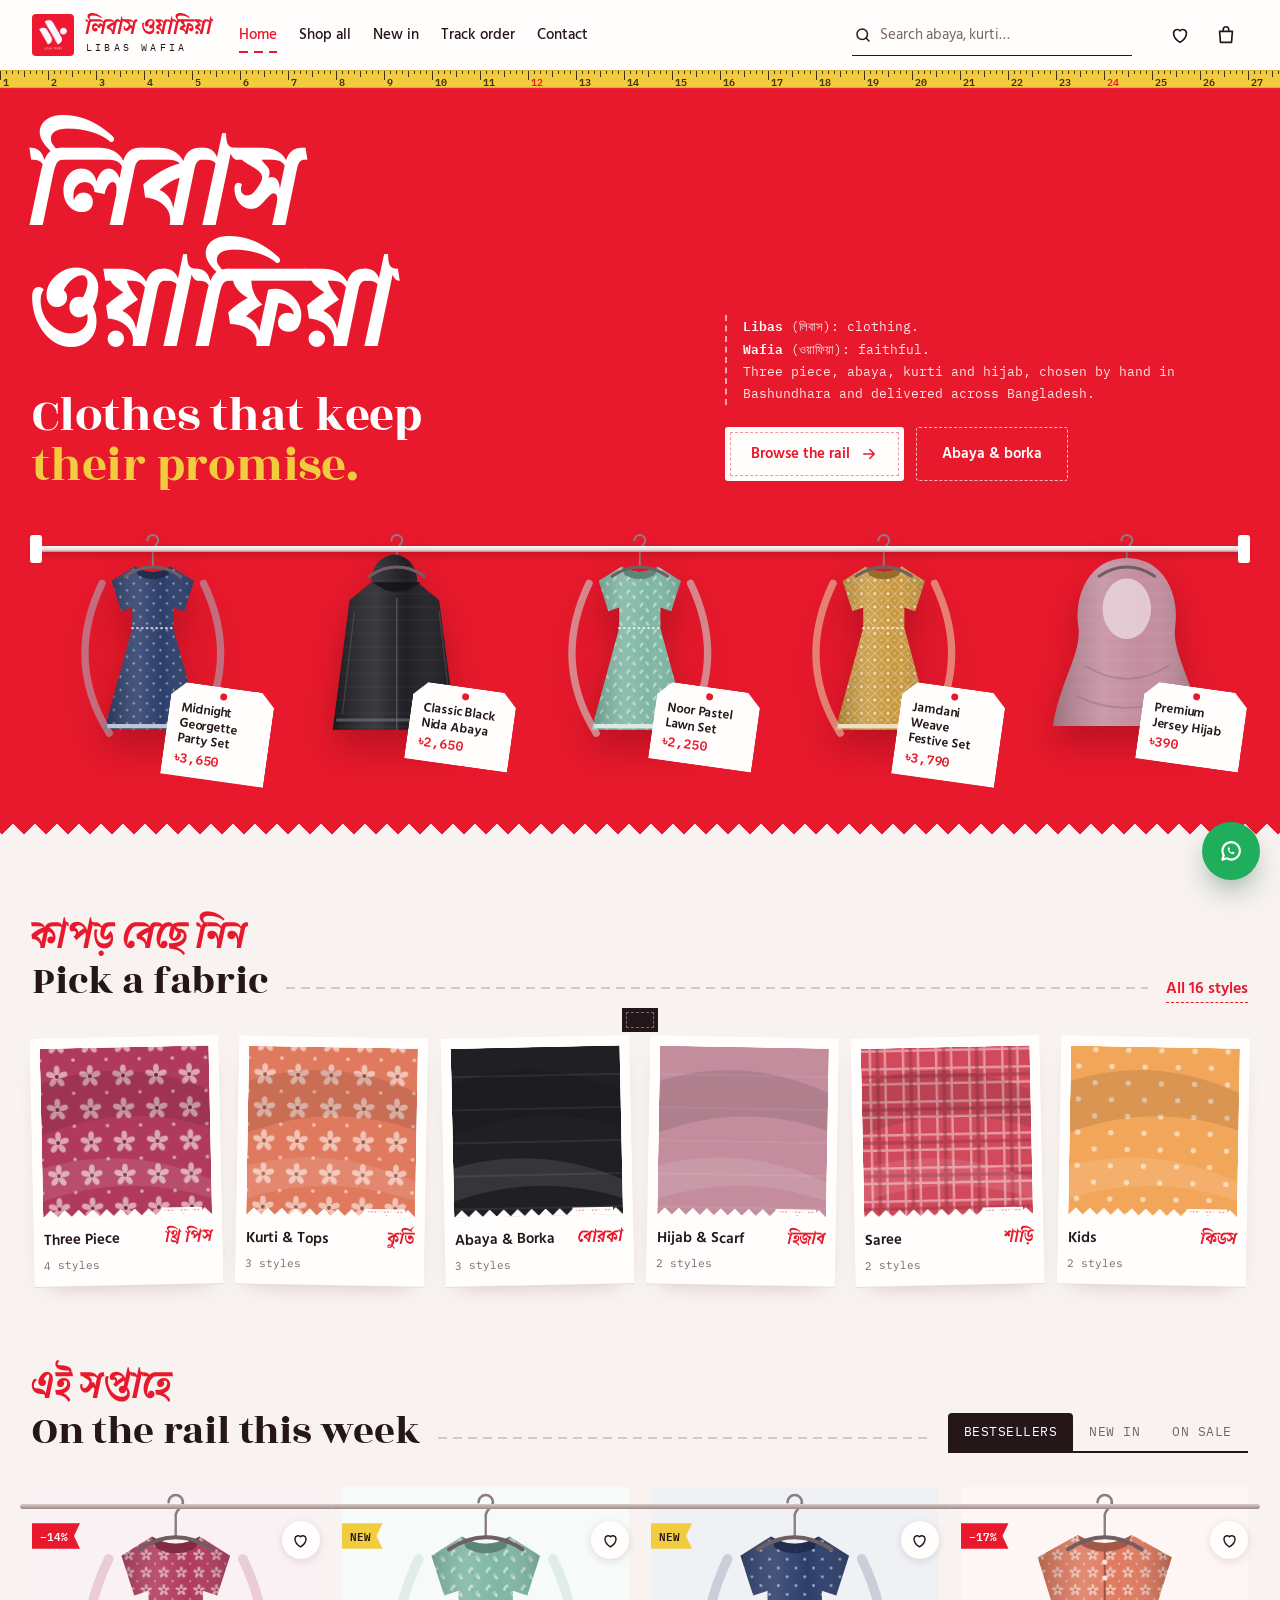
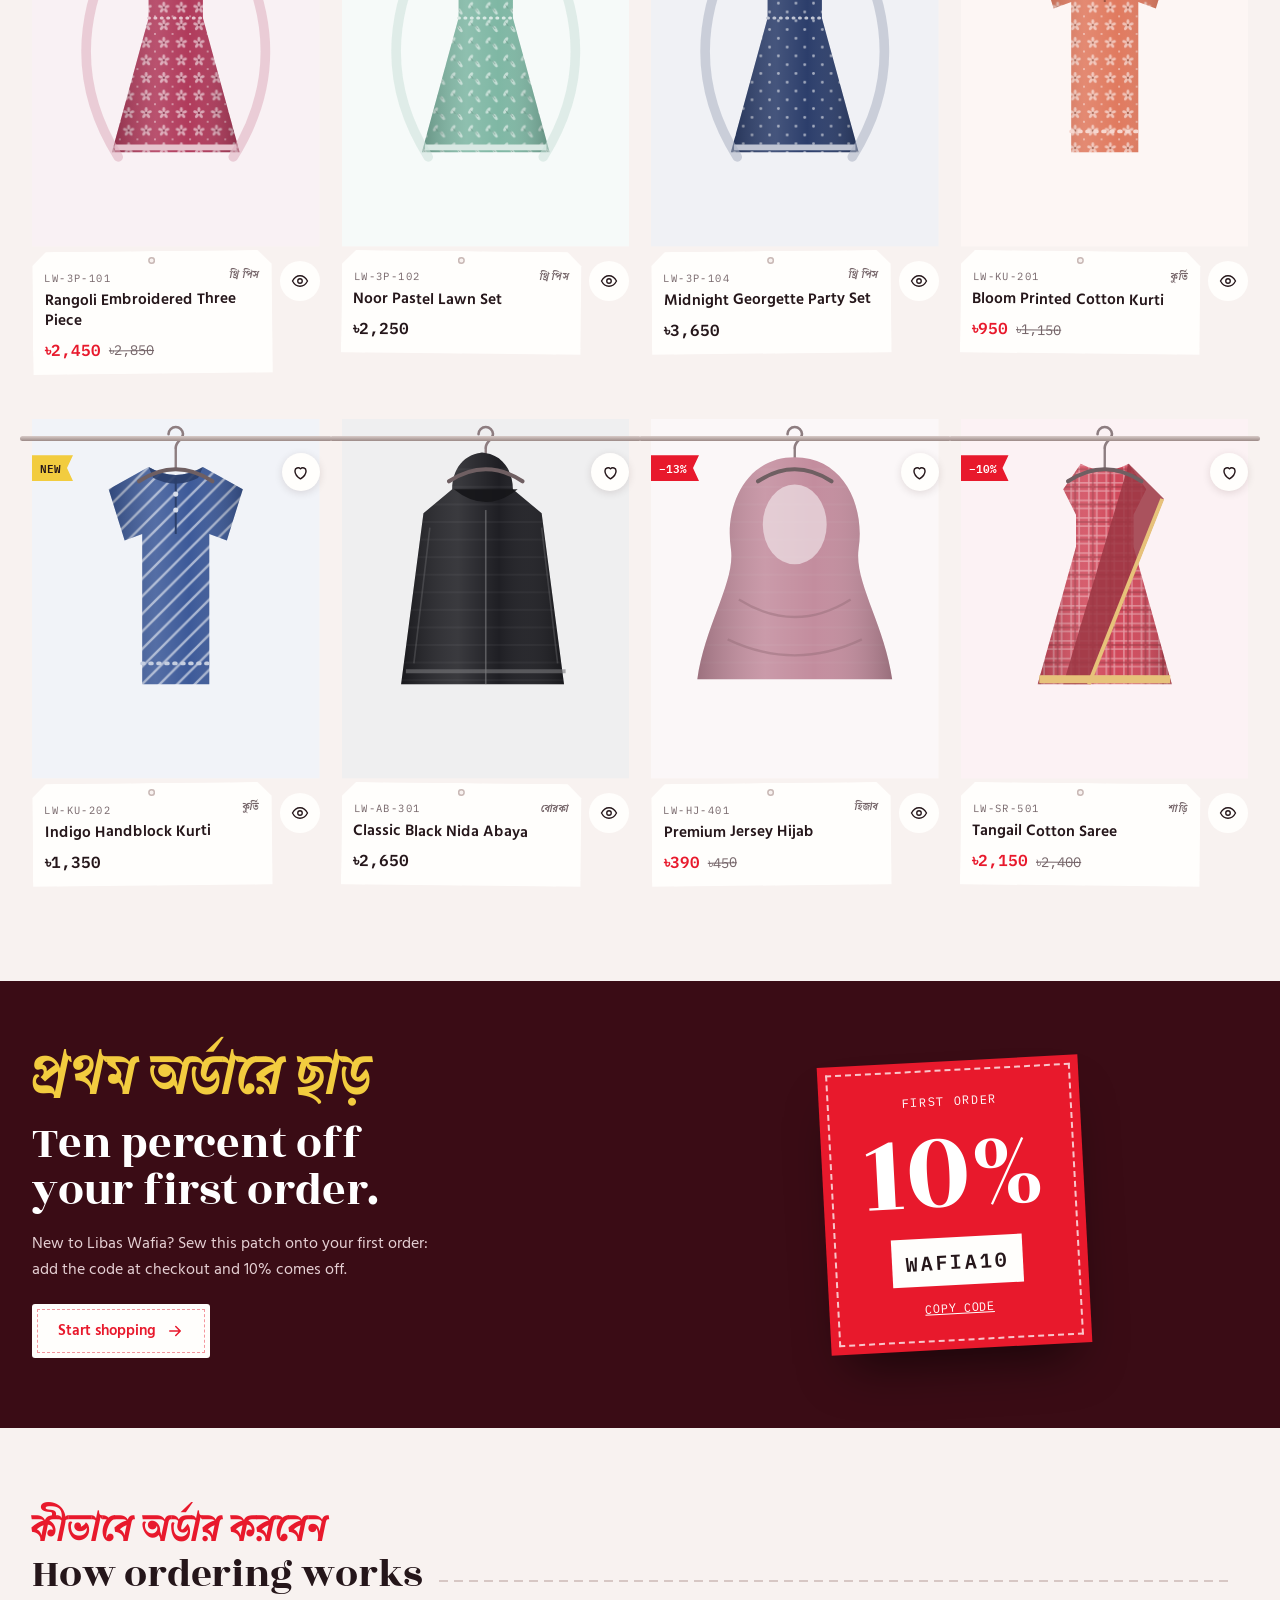
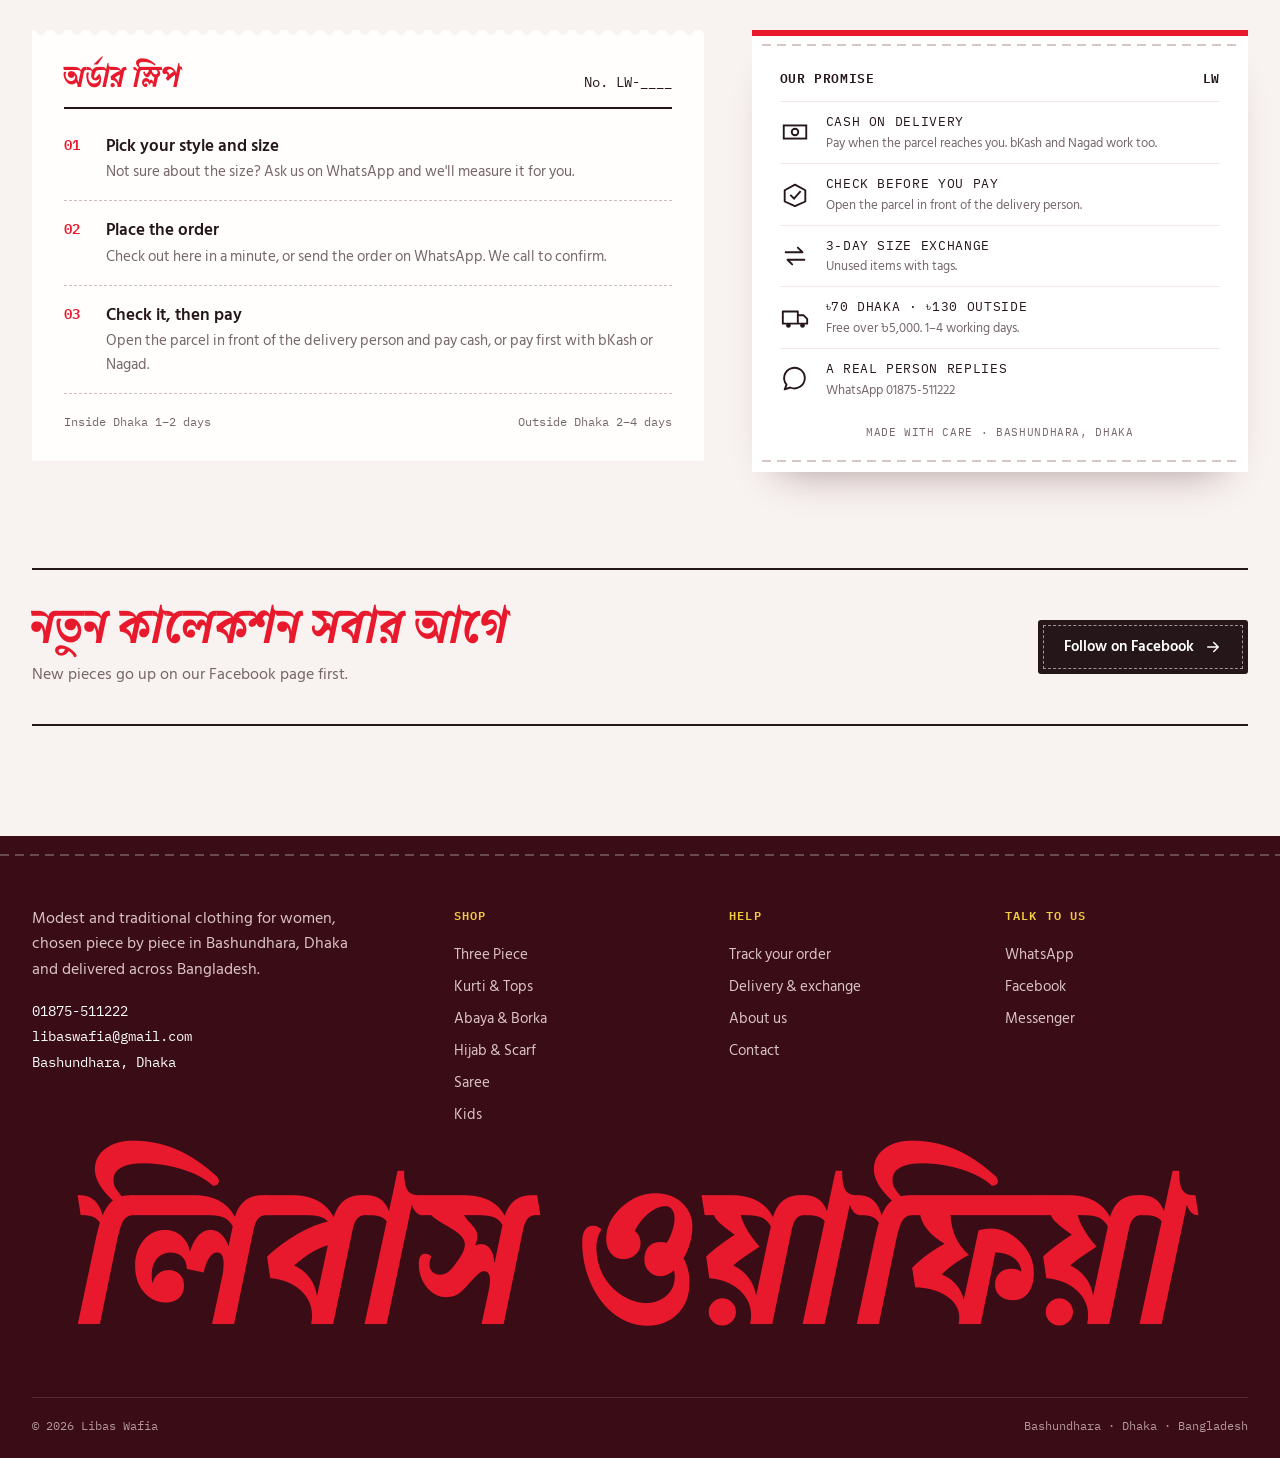
==== commit 3e68bdcb: "Rework storefront around a tailor's-shop identity Bangla display lettering, a swaying clothes rail i" ====
--- a/libas-wafia/index.html
+++ b/libas-wafia/index.html
@@ -8,7 +8,7 @@
   <meta name="description" content="Libas Wafia online shop: three piece, kurti, abaya, hijab, saree and kids wear. Cash on delivery all over Bangladesh.">
   <link rel="preconnect" href="https://fonts.googleapis.com">
   <link rel="preconnect" href="https://fonts.gstatic.com" crossorigin>
-  <link href="https://fonts.googleapis.com/css2?family=Archivo:wdth,wght@62..125,400..900&family=Hind+Siliguri:wght@400;500;600&family=Manrope:wght@400;500;600;700;800&display=swap" rel="stylesheet">
+  <link href="https://fonts.googleapis.com/css2?family=Galada&family=Hind+Siliguri:wght@400;500;600&family=IBM+Plex+Mono:wght@400;600&family=Rozha+One&display=swap" rel="stylesheet">
   <link rel="stylesheet" href="css/style.css">
 </head>
 <body>
@@ -18,11 +18,11 @@
         <svg viewBox="0 0 24 24" width="22" height="22" aria-hidden="true"><path d="M3 7h18M3 12h18M3 17h12" stroke="currentColor" stroke-width="2" stroke-linecap="round"/></svg>
       </button>
       <a href="#/" class="logo" aria-label="Libas Wafia home">
-        <img class="logo-mark" src="assets/logo.jpg" alt="" width="40" height="40">
-        <span class="logo-text">LIBAS<b>WAFIA</b></span>
+        <img class="logo-mark" src="assets/logo.jpg" alt="" width="42" height="42">
+        <span class="logo-words"><span class="bn">লিবাস ওয়াফিয়া</span><span class="en">Libas Wafia</span></span>
       </a>
       <nav class="nav" id="nav" aria-label="Main">
-        <div class="nav-head"><span class="logo-text">LIBAS<b>WAFIA</b></span><button class="icon-btn" id="closeNav" aria-label="Close menu">✕</button></div>
+        <div class="nav-head"><span class="bn">লিবাস ওয়াফিয়া</span><button class="icon-btn" id="closeNav" aria-label="Close menu">✕</button></div>
         <a href="#/">Home</a>
         <a href="#/shop">Shop all</a>
         <div class="nav-cats" id="navCats"></div>
@@ -32,7 +32,7 @@
       </nav>
       <form class="search" id="searchForm" role="search">
         <svg viewBox="0 0 24 24" width="18" height="18" aria-hidden="true"><circle cx="11" cy="11" r="7" fill="none" stroke="currentColor" stroke-width="2"/><path d="m20 20-4-4" stroke="currentColor" stroke-width="2" stroke-linecap="round"/></svg>
-        <input type="search" id="searchInput" placeholder="Search abaya, kurti, three piece…" aria-label="Search products">
+        <input type="search" id="searchInput" placeholder="Search abaya, kurti…" aria-label="Search products">
       </form>
       <div class="header-actions">
         <a href="#/wishlist" class="icon-btn hide-mob" aria-label="Wishlist">
@@ -45,22 +45,16 @@
         </button>
       </div>
     </div>
+    <div class="tape" aria-hidden="true"><div class="tape-track" id="tapeTrack"></div></div>
   </header>
 
   <main id="app" tabindex="-1"></main>
 
   <footer class="footer">
     <div class="wrap">
-      <div class="footer-cta">
-        <h2>Questions? <span>We reply fast.</span></h2>
-        <div class="footer-cta-btns">
-          <a class="btn light" id="footWa" target="_blank" rel="noopener">Chat on WhatsApp</a>
-          <a class="btn outline-light" id="footFb" target="_blank" rel="noopener">Follow on Facebook</a>
-        </div>
-      </div>
       <div class="footer-grid">
         <div>
-          <p class="footer-about">Modest and traditional fashion for women, handpicked in Bashundhara, Dhaka and delivered across Bangladesh.</p>
+          <p class="footer-about">Modest and traditional clothing for women, chosen piece by piece in Bashundhara, Dhaka and delivered across Bangladesh.</p>
           <p class="footer-contact" id="footContact"></p>
         </div>
         <div><h4>Shop</h4><div id="footerCats"></div></div>
@@ -71,9 +65,15 @@
           <a href="#/about">About us</a>
           <a href="#/contact">Contact</a>
         </div>
+        <div>
+          <h4>Talk to us</h4>
+          <a id="footWa" target="_blank" rel="noopener">WhatsApp</a>
+          <a id="footFb" target="_blank" rel="noopener">Facebook</a>
+          <a id="footMsg" target="_blank" rel="noopener">Messenger</a>
+        </div>
       </div>
-      <div class="wordmark" aria-hidden="true">LIBAS WAFIA</div>
-      <div class="copyright">© <span id="year"></span> Libas Wafia · Bashundhara, Dhaka</div>
+      <div class="wordmark" aria-hidden="true">লিবাস ওয়াফিয়া</div>
+      <div class="copyright"><span>© <span id="year"></span> Libas Wafia</span><span>Bashundhara · Dhaka · Bangladesh</span></div>
     </div>
   </footer>
 
--- a/libas-wafia/css/style.css
+++ b/libas-wafia/css/style.css
@@ -1,489 +1,516 @@
-/* Libas Wafia — layout: full-bleed bands, content in a 1280 wrap; logo geometry (slanted pills + dot) as the graphic motif. */
+/* Libas Wafia — "the tailor's shop": clothes on a rail, paper hang-tags, fabric swatches with pinked edges,
+   kantha running-stitch lines, a measuring tape that unrolls as you scroll. Content sits in a 1240 wrap. */
 :root {
-  --paper: #ffffff;
-  --stone: #f5f1ee;       /* section ground */
-  --blush: #ffe9eb;
-  --ink: #151114;
-  --muted: #6e6568;
-  --line: #ebe4e1;
-  --red: #e8192c;         /* logo red */
-  --red-deep: #b40f1f;
-  --ok: #1f7a55;
-  --warn: #a35d00;
+  --red: #e8192c;          /* logo red — the shop sign */
+  --red-deep: #b5111f;
+  --wine: #3a0c15;         /* deep ground for footer & dark bands */
+  --cotton: #f8f2f0;       /* unbleached cotton ground, faint rose */
+  --paper: #fffefc;        /* tag paper */
+  --ink: #25161a;
+  --muted: #76666a;
+  --line: #e8dcd9;
+  --tape: #f2cc3f;         /* tailor's tape yellow */
+  --ok: #1d7650;
+  --warn: #9a5800;
   --danger: #c0182a;
 
-  --display: "Archivo", "Arial Narrow", system-ui, sans-serif;
-  --body: "Manrope", "Hind Siliguri", system-ui, sans-serif;
-  --bn: "Hind Siliguri", "Manrope", sans-serif;
-
-  --r-sm: 10px;
-  --r: 18px;
-  --r-lg: 28px;
-  --shadow: 0 18px 40px -18px rgba(40, 10, 15, .28);
+  --serif: "Rozha One", "Bodoni MT", Georgia, serif;          /* display, English */
+  --bangla: "Galada", "Hind Siliguri", serif;                   /* display, Bangla */
+  --body: "Hind Siliguri", "Segoe UI", system-ui, sans-serif;   /* body, both scripts */
+  --mono: "IBM Plex Mono", ui-monospace, Menlo, monospace;      /* tags, prices, slips */
+
+  --stitch: repeating-linear-gradient(90deg, currentColor 0 9px, transparent 9px 15px);
   --ease: cubic-bezier(.2, .7, .2, 1);
   color-scheme: light;
 }
 
 * { box-sizing: border-box; }
 html { scroll-behavior: smooth; -webkit-text-size-adjust: 100%; }
-body { margin: 0; font-family: var(--body); font-size: 15px; color: var(--ink); background: var(--paper); line-height: 1.55; overflow-x: hidden; }
+body { margin: 0; font-family: var(--body); font-size: 16px; color: var(--ink); background: var(--cotton); line-height: 1.6; overflow-x: hidden; }
 body::before { content: ""; position: fixed; inset: 0 0 auto; height: env(safe-area-inset-top, 0px); background: var(--paper); z-index: 40; }
 img, svg { max-width: 100%; display: block; }
 a { color: inherit; text-decoration: none; }
 button, input, select, textarea { font: inherit; color: inherit; }
-:focus-visible { outline: 2.5px solid var(--red); outline-offset: 2px; border-radius: 6px; }
-.wrap { width: 100%; max-width: 1312px; margin-inline: auto; padding-left: max(16px, env(safe-area-inset-left, 0px)); padding-right: max(16px, env(safe-area-inset-right, 0px)); }
+:focus-visible { outline: 2px dashed var(--red); outline-offset: 3px; }
+.wrap { width: 100%; max-width: 1304px; margin-inline: auto; padding-left: max(16px, env(safe-area-inset-left, 0px)); padding-right: max(16px, env(safe-area-inset-right, 0px)); }
 @media (min-width: 900px) { .wrap { padding-left: max(32px, env(safe-area-inset-left, 0px)); padding-right: max(32px, env(safe-area-inset-right, 0px)); } }
 main { min-height: 60vh; outline: none; }
-.bn { font-family: var(--bn); }
 .hidden, [hidden] { display: none !important; }
-
-/* Display type: expanded heavy caps */
-.display { font-family: var(--display); font-stretch: 125%; font-weight: 850; text-transform: uppercase; letter-spacing: -.02em; line-height: .92; text-wrap: balance; }
-.kicker { font-size: 12px; font-weight: 700; letter-spacing: .16em; text-transform: uppercase; color: var(--red); }
+.bn { font-family: var(--bangla); }
+.mono { font-family: var(--mono); }
 .muted { color: var(--muted); }
-.small { font-size: 13px; }
-
-/* ---------- Header ---------- */
-.header { position: sticky; top: env(safe-area-inset-top, 0px); z-index: 30; background: rgba(255, 255, 255, .92); backdrop-filter: saturate(1.4) blur(14px); -webkit-backdrop-filter: saturate(1.4) blur(14px); border-bottom: 1px solid transparent; transition: border-color .2s; }
-.header.scrolled { border-color: var(--line); }
-.header-inner { display: flex; align-items: center; gap: 28px; height: 72px; }
-.logo { display: flex; align-items: center; gap: 10px; flex-shrink: 0; }
-.logo-mark { width: 40px; height: 40px; border-radius: 12px; object-fit: cover; }
-.logo-text { font-family: var(--display); font-stretch: 125%; font-weight: 800; font-size: 17px; letter-spacing: .04em; }
-.logo-text b { color: var(--red); font-weight: 800; margin-left: .3em; }
-.nav { display: flex; align-items: center; gap: 4px; font-weight: 600; font-size: 14px; }
-.nav > a { padding: 8px 12px; border-radius: 999px; transition: background .2s; }
-.nav > a:hover { background: var(--stone); }
-.nav > a.active { background: var(--ink); color: #fff; }
+.small { font-size: 13.5px; }
+
+/* type */
+.display { font-family: var(--serif); font-weight: 400; line-height: 1.02; letter-spacing: -.005em; text-wrap: balance; margin: 0; }
+.kicker { font-family: var(--mono); font-size: 12px; letter-spacing: .08em; text-transform: uppercase; color: var(--muted); }
+
+/* ---------- Header + tape ---------- */
+.header { position: sticky; top: env(safe-area-inset-top, 0px); z-index: 30; background: var(--paper); }
+.header-inner { display: flex; align-items: center; gap: 26px; height: 70px; }
+.logo { display: flex; align-items: center; gap: 12px; flex-shrink: 0; }
+.logo-mark { width: 42px; height: 42px; border-radius: 4px; object-fit: cover; }
+.logo-words { display: flex; flex-direction: column; line-height: 1; }
+.logo-words .bn { font-size: 22px; color: var(--red); line-height: 1.1; }
+.logo-words .en { font-family: var(--mono); font-size: 10px; letter-spacing: .32em; text-transform: uppercase; margin-top: 2px; }
+.nav { display: flex; align-items: center; gap: 22px; font-weight: 500; font-size: 15px; }
+.nav > a { position: relative; padding: 6px 0; }
+.nav > a::after { content: ""; position: absolute; left: 0; right: 0; bottom: 0; height: 2px; color: var(--red); background: var(--stitch); transform: scaleX(0); transform-origin: left; transition: transform .35s var(--ease); }
+.nav > a:hover::after, .nav > a.active::after { transform: none; }
+.nav > a.active { color: var(--red); }
 .nav-head, .nav-cats { display: none; }
-.search { margin-left: auto; flex: 0 1 300px; display: flex; align-items: center; gap: 8px; background: var(--stone); border-radius: 999px; padding: 0 14px; color: var(--muted); }
-.search input { flex: 1; min-width: 0; border: 0; background: none; padding: 11px 0; color: var(--ink); outline: none; }
-.search:focus-within { box-shadow: 0 0 0 2px var(--ink); }
-.header-actions { display: flex; gap: 4px; }
-.icon-btn { position: relative; border: 0; background: transparent; width: 44px; height: 44px; display: grid; place-items: center; border-radius: 50%; cursor: pointer; transition: background .2s; font-size: 18px; }
-.icon-btn:hover { background: var(--stone); }
-.badge { position: absolute; top: 4px; right: 2px; background: var(--red); color: #fff; font-size: 10.5px; font-weight: 700; min-width: 18px; height: 18px; border-radius: 9px; display: grid; place-items: center; padding: 0 5px; }
+.search { margin-left: auto; flex: 0 1 280px; display: flex; align-items: center; gap: 8px; border-bottom: 1.5px solid var(--ink); padding: 0 2px; }
+.search input { flex: 1; min-width: 0; border: 0; background: none; padding: 9px 0; outline: none; font-size: 14.5px; }
+.search input::placeholder { color: var(--muted); }
+.header-actions { display: flex; gap: 2px; }
+.icon-btn { position: relative; border: 0; background: transparent; width: 44px; height: 44px; display: grid; place-items: center; cursor: pointer; font-size: 18px; border-radius: 4px; }
+.icon-btn:hover { color: var(--red); }
+.badge { position: absolute; top: 3px; right: 1px; background: var(--red); color: #fff; font-family: var(--mono); font-size: 10.5px; font-weight: 600; min-width: 18px; height: 18px; border-radius: 9px; display: grid; place-items: center; padding: 0 4px; }
 .badge:empty { display: none; }
-.badge.bump { animation: bump .4s var(--ease); }
-@keyframes bump { 40% { transform: scale(1.45); } }
+.badge.bump { animation: bump .45s var(--ease); }
+@keyframes bump { 40% { transform: scale(1.5) rotate(-8deg); } }
 .menu-btn { display: none; }
 
-/* ---------- Buttons ---------- */
-.btn { display: inline-flex; align-items: center; justify-content: center; gap: 10px; border: 0; cursor: pointer; padding: 15px 26px; border-radius: 999px; background: var(--ink); color: #fff; font-weight: 700; font-size: 14.5px; letter-spacing: .01em; transition: transform .2s var(--ease), background .2s, box-shadow .2s; white-space: nowrap; }
-.btn:hover { transform: translateY(-2px); box-shadow: var(--shadow); }
-.btn:active { transform: translateY(0) scale(.98); }
-.btn.red { background: var(--red); }
-.btn.red:hover { background: var(--red-deep); }
-.btn.light { background: #fff; color: var(--ink); }
-.btn.ghost { background: transparent; color: var(--ink); box-shadow: inset 0 0 0 1.5px var(--ink); }
-.btn.ghost:hover { background: var(--ink); color: #fff; }
-.btn.outline-light { background: transparent; color: #fff; box-shadow: inset 0 0 0 1.5px rgba(255, 255, 255, .5); }
-.btn.wa { background: #25d366; color: #06371c; }
+.tape { position: relative; height: 18px; overflow: hidden; background: var(--tape); border-top: 1px solid #d8b22c; border-bottom: 1px solid #d8b22c; }
+.tape-track { position: absolute; inset: 0 auto 0 0; width: 4800px; display: flex; will-change: transform;
+  background:
+    linear-gradient(#3d300a, #3d300a) 0 0 / 1px 9px repeat-x,
+    linear-gradient(#3d300a, #3d300a) 24px 0 / 1px 6px repeat-x,
+    linear-gradient(#3d300a, #3d300a) 6px 0 / 1px 3px repeat-x;
+  background-size: 1px 9px, 1px 6px, 1px 3px;
+  background-image: repeating-linear-gradient(90deg, #3d300a 0 1px, transparent 1px 48px), repeating-linear-gradient(90deg, #3d300a 0 1px, transparent 1px 24px), repeating-linear-gradient(90deg, #3d300a 0 1px, transparent 1px 6px);
+  background-size: 100% 9px, 100% 6px, 100% 3px; background-repeat: no-repeat; background-position: 0 0; }
+.tape-track span { flex: 0 0 48px; font-family: var(--mono); font-size: 9.5px; font-weight: 600; color: #3d300a; padding: 6px 0 0 3px; line-height: 1; }
+.tape-track span:nth-child(12n) { color: var(--red); }
+
+/* ---------- Buttons: kantha-stitched ---------- */
+.btn { position: relative; display: inline-flex; align-items: center; justify-content: center; gap: 10px; border: 0; cursor: pointer; padding: 15px 26px; border-radius: 3px; background: var(--red); color: #fff; font-weight: 600; font-size: 15px; transition: background .2s, transform .2s var(--ease); white-space: nowrap; outline: 1.5px dashed rgba(255, 255, 255, .55); outline-offset: -6px; }
+.btn:hover { background: var(--red-deep); }
+.btn:active { transform: translateY(1px); }
+.btn.dark { background: var(--ink); }
+.btn.dark:hover { background: #000; }
+.btn.light { background: var(--paper); color: var(--red); outline-color: rgba(232, 25, 44, .45); }
+.btn.light:hover { background: #fff; }
+.btn.ghost { background: transparent; color: var(--ink); outline: 1.5px dashed var(--ink); outline-offset: -1px; }
+.btn.ghost:hover { background: var(--ink); color: #fff; outline-color: transparent; }
+.btn.ghost-light { background: transparent; color: #fff; outline: 1.5px dashed rgba(255, 255, 255, .7); outline-offset: -1px; }
+.btn.ghost-light:hover { background: rgba(255, 255, 255, .1); }
+.btn.wa { background: #1fae5b; }
+.btn.wa:hover { background: #178c48; }
 .btn.block { width: 100%; }
-.btn.sm { padding: 10px 16px; font-size: 13px; }
-.btn[disabled] { opacity: .45; cursor: not-allowed; transform: none; box-shadow: none; }
-.btn .arrow { transition: transform .2s var(--ease); }
-.btn:hover .arrow { transform: translateX(4px); }
-.link { color: var(--ink); font-weight: 700; border-bottom: 2px solid var(--red); padding-bottom: 2px; cursor: pointer; background: none; border-top: 0; border-left: 0; border-right: 0; }
-
-/* ---------- Hero ---------- */
-.hero { position: relative; background: var(--stone); overflow: hidden; }
-.hero-inner { display: grid; grid-template-columns: 1.05fr .95fr; gap: 40px; align-items: center; padding-block: 56px 64px; min-height: 600px; }
-.hero-copy { position: relative; z-index: 2; min-width: 0; }
-.hero h1 { font-size: clamp(44px, 6.4vw, 92px); margin: 18px 0 22px; }
-.hero h1 .r { color: var(--red); }
-.hero h1 .hl { display: block; overflow: hidden; padding-bottom: .04em; }
-.hero h1 .hl > span { display: inline-block; animation: rise .9s var(--ease) both; }
-.hero h1 .hl:nth-child(2) > span { animation-delay: .08s; }
-.hero h1 .hl:nth-child(3) > span { animation-delay: .16s; }
-@keyframes rise { from { transform: translateY(105%); } }
-.hero-sub { font-size: 17px; max-width: 44ch; color: #3b3336; margin: 0; }
-.hero-cta { display: flex; gap: 12px; margin-top: 30px; flex-wrap: wrap; }
-.hero-facts { display: flex; gap: 28px; margin-top: 40px; flex-wrap: wrap; }
-.hero-facts div { font-size: 13px; color: var(--muted); line-height: 1.3; }
-.hero-facts b { display: block; font-family: var(--display); font-stretch: 125%; font-size: 22px; color: var(--ink); font-weight: 800; }
-
-.hero-stage { position: relative; height: 100%; min-height: 480px; display: grid; place-items: center; }
-.motif { position: absolute; border-radius: 999px; background: var(--red); transform: rotate(-30deg); }
-.motif.m1 { width: 120px; height: 420px; right: 4%; top: -6%; animation: float 9s ease-in-out infinite; }
-.motif.m2 { width: 90px; height: 260px; left: 2%; bottom: -4%; opacity: .14; animation: float 11s ease-in-out infinite reverse; }
-.motif.dot { width: 88px; height: 88px; transform: none; right: 1%; bottom: 14%; background: var(--ink); animation: float 7s ease-in-out infinite; }
-@keyframes float { 50% { translate: 0 -14px; } }
-.slides { position: relative; width: min(400px, 82%); aspect-ratio: 4/5; z-index: 1; }
-.slide { position: absolute; inset: 0; opacity: 0; transform: scale(.96) rotate(-1.5deg); transition: opacity .7s var(--ease), transform .9s var(--ease); pointer-events: none; }
-.slide.on { opacity: 1; transform: none; pointer-events: auto; }
-.slide .art { width: 100%; height: 100%; border-radius: 200px 200px var(--r-lg) var(--r-lg); box-shadow: 0 40px 80px -30px rgba(60, 10, 20, .45); overflow: hidden; }
-.slide-tag { position: absolute; left: -36px; bottom: 34px; background: #fff; border-radius: var(--r); padding: 14px 16px; box-shadow: var(--shadow); display: flex; gap: 14px; align-items: center; max-width: 280px; }
-.slide-tag small { display: block; color: var(--muted); font-size: 11px; letter-spacing: .12em; text-transform: uppercase; font-weight: 700; }
-.slide-tag b { display: block; font-size: 14px; line-height: 1.25; }
-.slide-tag .p { color: var(--red); font-weight: 800; font-size: 14px; }
-.slide-tag .add { flex-shrink: 0; width: 40px; height: 40px; border-radius: 50%; border: 0; background: var(--red); color: #fff; font-size: 22px; cursor: pointer; display: grid; place-items: center; transition: transform .2s; }
-.slide-tag .add:hover { transform: rotate(90deg); }
-.slide-dots { position: absolute; z-index: 3; bottom: 22px; left: 50%; translate: -50% 0; display: flex; gap: 8px; }
-.slide-dots button { width: 34px; height: 4px; border-radius: 4px; border: 0; padding: 0; background: rgba(21, 17, 20, .15); cursor: pointer; overflow: hidden; position: relative; }
-.slide-dots button::after { content: ""; position: absolute; inset: 0; background: var(--ink); transform: scaleX(0); transform-origin: left; }
-.slide-dots button.on::after { animation: fill 5.5s linear forwards; }
-.slides.paused ~ .slide-dots button.on::after, .hero-stage:hover .slide-dots button.on::after { animation-play-state: paused; }
-@keyframes fill { to { transform: none; } }
-
-/* ---------- Marquee ---------- */
-.marquee { background: var(--red); color: #fff; overflow: hidden; white-space: nowrap; padding: 14px 0; font-family: var(--display); font-stretch: 125%; font-weight: 800; font-size: 15px; letter-spacing: .06em; text-transform: uppercase; }
-.marquee-track { display: inline-flex; animation: marquee 32s linear infinite; }
-.marquee span { padding: 0 22px; display: inline-flex; align-items: center; gap: 44px; }
-.marquee span::after { content: ""; width: 9px; height: 9px; border-radius: 50%; background: #fff; }
-.marquee:hover .marquee-track { animation-play-state: paused; }
-@keyframes marquee { to { transform: translateX(-50%); } }
+.btn.sm { padding: 10px 16px; font-size: 14px; }
+.btn[disabled] { opacity: .45; cursor: not-allowed; }
+.link { font-weight: 600; color: var(--red); border-bottom: 1.5px dashed currentColor; cursor: pointer; background: none; border-top: 0; border-left: 0; border-right: 0; padding: 0 0 1px; }
+
+/* ---------- Hero: the shop sign and the rail ---------- */
+.hero { position: relative; background: var(--red); color: #fff; padding-bottom: 34px;
+  -webkit-mask: conic-gradient(from -45deg at bottom, #0000, #000 1deg 89deg, #0000 90deg) 50% / 22px 100%;
+          mask: conic-gradient(from -45deg at bottom, #0000, #000 1deg 89deg, #0000 90deg) 50% / 22px 100%; }
+.hero-top { display: grid; grid-template-columns: minmax(0, 1.25fr) minmax(0, 1fr); gap: 40px; align-items: end; padding-block: 52px 8px; }
+.hero .bn-title { font-family: var(--bangla); font-size: clamp(54px, 9vw, 128px); line-height: 1.05; margin: 0; }
+.hero h1 { font-size: clamp(30px, 3.8vw, 52px); margin: 10px 0 0; max-width: 16ch; }
+.hero h1 em { font-style: normal; color: var(--tape); }
+.hero-side { padding-bottom: 10px; }
+.meaning { font-family: var(--mono); font-size: 13px; line-height: 1.7; border-left: 2px dashed rgba(255, 255, 255, .6); padding-left: 16px; margin: 0 0 22px; color: #ffe3e6; }
+.meaning b { color: #fff; font-weight: 600; }
+.hero-cta { display: flex; gap: 12px; flex-wrap: wrap; }
+
+.rail-wrap { position: relative; margin-top: 30px; }
+.rail { position: relative; display: flex; justify-content: space-between; gap: 8px; padding: 0 12px; overflow-x: auto; scrollbar-width: none; }
+.rail::-webkit-scrollbar { display: none; }
+.rail-bar { position: absolute; left: 0; right: 0; top: 17px; height: 6px; border-radius: 3px; background: linear-gradient(180deg, #fff 0, #e9d9db 60%, #b98a90 100%); box-shadow: 0 3px 6px rgba(70, 0, 10, .25); z-index: 2; pointer-events: none; }
+.rail-wrap::before, .rail-wrap::after { content: ""; position: absolute; top: 6px; width: 12px; height: 28px; background: #fff; border-radius: 3px; z-index: 3; }
+.rail-wrap::before { left: -2px; } .rail-wrap::after { right: -2px; }
+.hang { position: relative; flex: 0 0 auto; width: clamp(150px, 17vw, 220px); transform-origin: 50% 20px; animation: sway 6s ease-in-out infinite; }
+.hang:nth-child(2n) { animation-duration: 7.2s; animation-delay: -2s; }
+.hang:nth-child(3n) { animation-duration: 5.4s; animation-delay: -1s; }
+.hang:hover { animation-play-state: paused; }
+@keyframes sway { 0%, 100% { rotate: -1.6deg; } 50% { rotate: 1.6deg; } }
+.hang .art { width: 100%; height: auto; aspect-ratio: 4/5; filter: drop-shadow(0 18px 18px rgba(70, 0, 10, .3)); transition: transform .5s var(--ease); }
+.hang:hover .art { transform: translateY(6px) scale(1.03); }
+.hang .htag { position: absolute; left: 56%; top: 58%; rotate: 8deg; transition: rotate .4s var(--ease); }
+.hang:hover .htag { rotate: -4deg; }
+
+/* Paper hang-tag (rail) */
+.htag { display: block; background: var(--paper); color: var(--ink); padding: 18px 12px 10px; min-width: 104px; max-width: 150px; font-family: var(--mono); font-size: 11.5px; line-height: 1.35;
+  clip-path: polygon(14px 0, calc(100% - 14px) 0, 100% 14px, 100% 100%, 0 100%, 0 14px); }
+.htag::before { content: ""; position: absolute; top: 6px; left: 50%; width: 7px; height: 7px; margin-left: -3.5px; border-radius: 50%; background: var(--red); }
+.htag b { display: block; font-family: var(--body); font-size: 13px; font-weight: 600; line-height: 1.2; margin-bottom: 2px; }
+.htag .p { color: var(--red); font-weight: 600; font-size: 13px; }
 
 /* ---------- Sections ---------- */
-.section { padding-block: 80px 0; }
-.section-head { display: flex; justify-content: space-between; align-items: end; gap: 20px; margin-bottom: 32px; flex-wrap: wrap; }
-.section-head h2 { font-size: clamp(32px, 4.6vw, 56px); margin: 10px 0 0; }
-.section-head p { margin: 10px 0 0; color: var(--muted); max-width: 46ch; }
-
-/* Category rail */
-.cat-rail { display: grid; grid-auto-flow: column; grid-auto-columns: minmax(200px, 1fr); gap: 16px; overflow-x: auto; scroll-snap-type: x mandatory; padding-bottom: 10px; scrollbar-width: thin; }
-.cat-tile { position: relative; scroll-snap-align: start; border-radius: var(--r-lg); overflow: hidden; aspect-ratio: 3/4; isolation: isolate; }
-.cat-tile .art { position: absolute; inset: 0; width: 100%; height: 100%; transition: transform .7s var(--ease); }
-.cat-tile:hover .art { transform: scale(1.06); }
-.cat-tile::after { content: ""; position: absolute; inset: 0; background: linear-gradient(180deg, transparent 50%, rgba(15, 8, 10, .72)); z-index: 1; }
-.cat-tile .label { position: absolute; left: 18px; right: 18px; bottom: 16px; color: #fff; z-index: 2; display: flex; justify-content: space-between; align-items: end; gap: 8px; }
-.cat-tile .label b { font-family: var(--display); font-stretch: 125%; font-weight: 800; font-size: 19px; text-transform: uppercase; line-height: 1; display: block; }
-.cat-tile .label small { font-family: var(--bn); opacity: .85; }
-.cat-tile .go { width: 38px; height: 38px; border-radius: 50%; background: #fff; color: var(--ink); display: grid; place-items: center; flex-shrink: 0; transition: transform .3s var(--ease), background .3s; }
-.cat-tile:hover .go { background: var(--red); color: #fff; transform: rotate(-45deg); }
-
-/* Tabs */
-.tabs { display: inline-flex; background: var(--stone); padding: 5px; border-radius: 999px; gap: 4px; }
-.tabs button { border: 0; background: none; padding: 10px 18px; border-radius: 999px; font-weight: 700; font-size: 14px; cursor: pointer; color: var(--muted); transition: background .25s, color .25s; }
+.section { padding-block: 84px 0; }
+.sec-head { display: grid; grid-template-columns: auto minmax(40px, 1fr) auto; align-items: end; gap: 18px; margin-bottom: 34px; }
+.sec-title .bn { display: block; font-size: clamp(28px, 3vw, 40px); color: var(--red); line-height: 1.1; }
+.sec-title h2 { font-size: clamp(28px, 3.2vw, 42px); }
+.sec-head .rule { height: 2px; color: #d7c7c4; background: var(--stitch); align-self: end; margin-bottom: 14px; }
+
+/* Swatch book (categories) */
+.swatches { display: grid; grid-template-columns: repeat(6, minmax(0, 1fr)); gap: 16px; }
+.swatch { position: relative; display: block; background: var(--paper); padding: 10px 10px 12px; box-shadow: 0 1px 0 var(--line), 0 10px 24px -16px rgba(60, 10, 20, .35); transition: transform .35s var(--ease), rotate .35s var(--ease); }
+.swatch:nth-child(odd) { rotate: -1.2deg; } .swatch:nth-child(even) { rotate: 1deg; }
+.swatch:hover { transform: translateY(-6px); rotate: 0deg; }
+.swatch .cloth { aspect-ratio: 1; overflow: hidden;
+  -webkit-mask: conic-gradient(from -45deg at bottom, #0000, #000 1deg 89deg, #0000 90deg) 50% / 14px 100%;
+          mask: conic-gradient(from -45deg at bottom, #0000, #000 1deg 89deg, #0000 90deg) 50% / 14px 100%; }
+.swatch .cloth .art { width: 100%; height: 100%; transition: transform .6s var(--ease); }
+.swatch:hover .cloth .art { transform: scale(1.12); }
+.swatch .lbl { display: flex; justify-content: space-between; align-items: baseline; gap: 6px; margin-top: 10px; }
+.swatch .lbl b { font-weight: 600; font-size: 15px; line-height: 1.2; }
+.swatch .lbl .bn { color: var(--red); font-size: 17px; }
+.swatch .n { display: block; font-family: var(--mono); font-size: 11px; color: var(--muted); margin-top: 2px; }
+
+/* Folder-tab switcher */
+.tabs { display: flex; border-bottom: 2px solid var(--ink); }
+.tabs button { border: 0; background: none; padding: 9px 16px 8px; font-family: var(--mono); font-size: 13px; text-transform: uppercase; letter-spacing: .04em; cursor: pointer; color: var(--muted); border-radius: 4px 4px 0 0; }
+.tabs button:hover { color: var(--ink); }
 .tabs button.on { background: var(--ink); color: #fff; }
 
-/* ---------- Product cards ---------- */
-.grid { display: grid; grid-template-columns: repeat(4, minmax(0, 1fr)); gap: 32px 20px; }
-.card { position: relative; display: flex; flex-direction: column; gap: 12px; min-width: 0; }
-.media-wrap { position: relative; border-radius: var(--r); overflow: hidden; isolation: isolate; }
-.card-media { position: relative; display: block; aspect-ratio: 4/5; background: var(--stone); }
-.card-media .art { position: absolute; inset: 0; width: 100%; height: 100%; transition: opacity .5s var(--ease), transform .8s var(--ease); }
-.card-media .art.alt { opacity: 0; }
-.card:hover .card-media .art.main { opacity: 0; transform: scale(1.04); }
-.card:hover .card-media .art.alt { opacity: 1; transform: scale(1.04); }
-.tags { position: absolute; top: 12px; left: 12px; display: flex; flex-direction: column; gap: 6px; z-index: 2; align-items: flex-start; }
-.tag { background: #fff; color: var(--ink); font-size: 11px; font-weight: 800; padding: 5px 10px; border-radius: 999px; letter-spacing: .06em; text-transform: uppercase; }
-.tag.sale { background: var(--red); color: #fff; }
-.tag.out { background: var(--ink); color: #fff; }
-.wish { position: absolute; top: 10px; right: 10px; z-index: 3; width: 40px; height: 40px; border-radius: 50%; border: 0; background: rgba(255, 255, 255, .92); cursor: pointer; display: grid; place-items: center; color: var(--ink); transition: transform .2s; }
-.wish:hover { transform: scale(1.1); }
-.wish svg { width: 20px; height: 20px; }
+/* ---------- Product cards: rail + hanger + tag ---------- */
+.grid { display: grid; grid-template-columns: repeat(4, minmax(0, 1fr)); gap: 46px 22px; }
+.card { position: relative; min-width: 0; }
+.card::before { content: ""; position: absolute; z-index: 3; left: -12px; right: -12px; top: 17px; height: 5px; border-radius: 3px; background: linear-gradient(180deg, #d8cbc8, #9c8a87); pointer-events: none; }
+.media-wrap { position: relative; isolation: isolate; }
+.card-media { position: relative; display: block; aspect-ratio: 4/5; }
+.card-media .art { position: absolute; inset: 0; width: 100%; height: 100%; transition: opacity .45s var(--ease); }
+.card-media .art.main { transform-origin: 50% 5%; }
+.card:hover .card-media .art.main { animation: swing 1.4s var(--ease); }
+@keyframes swing { 20% { rotate: 3deg; } 45% { rotate: -2deg; } 70% { rotate: 1deg; } }
+.card-media .art.alt { opacity: 0; top: 30px; height: calc(100% - 30px);
+  -webkit-mask: conic-gradient(from -45deg at bottom, #0000, #000 1deg 89deg, #0000 90deg) 50% / 16px 100%; mask: conic-gradient(from -45deg at bottom, #0000, #000 1deg 89deg, #0000 90deg) 50% / 16px 100%; }
+.card:hover .card-media .art.alt { opacity: 1; }
+.card:hover .card-media .art.main { opacity: 0; }
+.flags { position: absolute; top: 36px; left: 0; display: flex; flex-direction: column; align-items: flex-start; gap: 6px; z-index: 2; }
+.flag { font-family: var(--mono); font-size: 11px; font-weight: 600; text-transform: uppercase; padding: 4px 12px 4px 8px; background: var(--ink); color: #fff; clip-path: polygon(0 0, 100% 0, calc(100% - 6px) 50%, 100% 100%, 0 100%); }
+.flag.sale { background: var(--red); }
+.flag.new { background: var(--tape); color: var(--ink); }
+.wish { position: absolute; top: 34px; right: 0; z-index: 3; width: 38px; height: 38px; border-radius: 50%; border: 0; background: var(--paper); cursor: pointer; display: grid; place-items: center; color: var(--ink); box-shadow: 0 2px 8px rgba(40, 0, 8, .12); transition: transform .2s; }
+.wish:hover { transform: scale(1.1); color: var(--red); }
+.wish svg { width: 19px; height: 19px; }
 .wish.on { color: var(--red); }
 .wish.on svg path { fill: currentColor; }
-.wish.pop { animation: bump .4s var(--ease); }
-.quick { position: absolute; left: 10px; right: 10px; bottom: 10px; z-index: 2; background: rgba(255, 255, 255, .96); border-radius: 14px; padding: 10px; transform: translateY(calc(100% + 14px)); transition: transform .35s var(--ease); }
-.card:hover .quick, .card:focus-within .quick { transform: none; }
-.quick small { display: block; font-size: 11px; font-weight: 700; letter-spacing: .1em; text-transform: uppercase; color: var(--muted); margin-bottom: 6px; }
-.quick-sizes { display: flex; gap: 6px; flex-wrap: wrap; }
-.quick-sizes button { flex: 1; min-width: 38px; border: 1.5px solid var(--line); background: #fff; border-radius: 8px; padding: 6px 4px; font-size: 12.5px; font-weight: 700; cursor: pointer; }
-.quick-sizes button:hover { background: var(--ink); color: #fff; border-color: var(--ink); }
-.card-info { display: flex; justify-content: space-between; gap: 10px; align-items: start; }
-.card-cat { font-size: 11.5px; color: var(--muted); text-transform: uppercase; letter-spacing: .1em; font-weight: 700; }
-.card-title { font-weight: 700; font-size: 15px; line-height: 1.3; display: block; margin-top: 2px; }
+.wish.pop { animation: bump .45s var(--ease); }
+.quick { position: absolute; left: 6px; right: 6px; bottom: 6px; z-index: 2; background: var(--paper); padding: 10px; transform: translateY(12px); opacity: 0; pointer-events: none; transition: transform .3s var(--ease), opacity .3s; box-shadow: 0 10px 24px -12px rgba(40, 0, 8, .4); }
+.card:hover .quick, .card:focus-within .quick { transform: none; opacity: 1; pointer-events: auto; }
+.quick small { display: block; font-family: var(--mono); font-size: 10.5px; text-transform: uppercase; color: var(--muted); margin-bottom: 6px; letter-spacing: .06em; }
+.quick-sizes { display: flex; gap: 5px; flex-wrap: wrap; }
+.quick-sizes button { flex: 1; min-width: 36px; border: 1px solid var(--line); background: #fff; padding: 6px 2px; font-family: var(--mono); font-size: 12px; font-weight: 600; cursor: pointer; border-radius: 2px; }
+.quick-sizes button:hover { background: var(--red); border-color: var(--red); color: #fff; }
+
+.tagline { position: relative; display: grid; grid-template-columns: minmax(0, 1fr) auto; gap: 8px; align-items: start; margin-top: 4px; }
+.ptag { position: relative; display: block; padding: 18px 12px 12px; background: var(--paper); min-width: 0;
+  clip-path: polygon(14px 0, calc(100% - 14px) 0, 100% 14px, 100% 100%, 0 100%, 0 14px); transform-origin: 50% 0; transition: rotate .4s var(--ease); rotate: -.6deg; }
+.card:nth-child(even) .ptag { rotate: .6deg; }
+.card:hover .ptag { rotate: 0deg; }
+.ptag::before { content: ""; position: absolute; top: 6px; left: 50%; width: 7px; height: 7px; margin-left: -3.5px; border-radius: 50%; background: var(--cotton); box-shadow: inset 0 0 0 1.5px #c9b9b6; }
+.sku { font-family: var(--mono); font-size: 10.5px; color: var(--muted); letter-spacing: .04em; display: flex; justify-content: space-between; gap: 6px; }
+.card-title { display: block; font-weight: 600; font-size: 15.5px; line-height: 1.3; margin: 4px 0 6px; }
 .card-title:hover { color: var(--red); }
-.price { display: flex; gap: 8px; align-items: baseline; font-weight: 800; font-variant-numeric: tabular-nums; flex-wrap: wrap; }
-.price del { color: var(--muted); font-weight: 500; font-size: .86em; }
+.price { display: flex; gap: 8px; align-items: baseline; flex-wrap: wrap; font-family: var(--mono); font-weight: 600; font-variant-numeric: tabular-nums; }
+.price del { color: var(--muted); font-weight: 400; font-size: .86em; }
 .price .now { color: var(--red); }
-.card .peek { flex-shrink: 0; border: 0; width: 38px; height: 38px; border-radius: 50%; background: var(--stone); cursor: pointer; display: grid; place-items: center; transition: background .2s, color .2s; }
-.card .peek:hover { background: var(--ink); color: #fff; }
-.swatches { display: flex; gap: 5px; margin-top: 6px; }
-.swatches i { width: 12px; height: 12px; border-radius: 50%; box-shadow: inset 0 0 0 1px rgba(0, 0, 0, .12); }
-
-/* ---------- Editorial banner ---------- */
-.edit { margin-top: 96px; background: var(--ink); color: #fff; position: relative; overflow: hidden; }
-.edit-inner { display: grid; grid-template-columns: 1.1fr .9fr; gap: 40px; align-items: center; padding-block: 72px; position: relative; z-index: 1; }
-.edit h2 { font-size: clamp(44px, 7vw, 96px); margin: 14px 0 18px; }
-.edit h2 .r { color: var(--red); }
-.edit p { color: #cfc6c8; max-width: 42ch; font-size: 16px; }
-.coupon-chip { display: inline-flex; align-items: center; gap: 0; margin-top: 18px; border: 1.5px dashed rgba(255, 255, 255, .45); border-radius: 14px; overflow: hidden; }
-.coupon-chip code { font-family: var(--display); font-stretch: 125%; font-weight: 800; font-size: 20px; letter-spacing: .12em; padding: 12px 18px; }
-.coupon-chip button { border: 0; background: #fff; color: var(--ink); font-weight: 800; padding: 0 18px; align-self: stretch; cursor: pointer; }
-.edit-art { position: relative; display: grid; grid-template-columns: 1fr 1fr; gap: 14px; }
-.edit-art .art { border-radius: 160px 160px var(--r) var(--r); aspect-ratio: 4/5; width: 100%; height: auto; }
-.edit-art .art:nth-child(2) { margin-top: 60px; }
-.edit .motif.m1 { right: auto; left: 38%; top: -20%; opacity: .9; }
-.edit .motif.dot { background: var(--red); bottom: auto; top: 12%; right: 4%; }
-
-/* Steps */
-.steps { display: grid; grid-template-columns: repeat(3, 1fr); gap: 20px; }
-.step-card { background: var(--stone); border-radius: var(--r-lg); padding: 28px; position: relative; overflow: hidden; min-width: 0; }
-.step-card .n { font-family: var(--display); font-stretch: 125%; font-weight: 900; font-size: 64px; line-height: 1; color: var(--red); }
-.step-card h3 { margin: 16px 0 6px; font-size: 19px; }
-.step-card p { margin: 0; color: var(--muted); }
-
-/* Promise bento */
-.bento { display: grid; grid-template-columns: 1.4fr 1fr 1fr; grid-template-rows: auto auto; gap: 16px; }
-.bento > div { border-radius: var(--r-lg); padding: 28px; background: var(--stone); min-width: 0; }
-.bento .big { grid-row: span 2; background: var(--red); color: #fff; display: flex; flex-direction: column; justify-content: space-between; min-height: 320px; position: relative; overflow: hidden; }
-.bento .big h3 { font-family: var(--display); font-stretch: 125%; font-weight: 850; font-size: clamp(28px, 3.4vw, 44px); line-height: .95; text-transform: uppercase; margin: 0; position: relative; z-index: 1; }
-.bento .big p { color: #ffe1e4; margin: 0; max-width: 34ch; position: relative; z-index: 1; }
-.bento .big .motif { background: rgba(255, 255, 255, .14); width: 110px; height: 340px; right: -10px; top: -40px; }
-.bento h4 { margin: 12px 0 4px; font-size: 17px; }
-.bento p { margin: 0; color: var(--muted); font-size: 14px; }
-.bento .ico { width: 46px; height: 46px; border-radius: 14px; background: #fff; display: grid; place-items: center; }
-.bento .dark { background: var(--ink); color: #fff; }
-.bento .dark p { color: #bdb3b5; }
-.bento .dark .ico { background: #2a2326; }
-
-/* Social band */
-.social { margin-top: 96px; background: var(--blush); }
-.social-inner { display: flex; justify-content: space-between; align-items: center; gap: 24px; padding-block: 48px; flex-wrap: wrap; }
-.social h2 { font-size: clamp(28px, 4vw, 48px); margin: 0; }
+.peek { border: 0; width: 40px; height: 40px; border-radius: 50%; background: var(--paper); cursor: pointer; display: grid; place-items: center; margin-top: 10px; transition: background .2s, color .2s; }
+.peek:hover { background: var(--ink); color: #fff; }
+
+/* ---------- Offer patch ---------- */
+.offer { margin-top: 96px; background: var(--wine); color: #fff; }
+.offer-inner { display: grid; grid-template-columns: minmax(0, 1fr) minmax(0, 1fr); gap: 40px; align-items: center; padding-block: 70px; }
+.offer .bn { display: block; font-size: clamp(36px, 4.4vw, 58px); color: var(--tape); line-height: 1.1; }
+.offer h2 { font-size: clamp(30px, 3.6vw, 46px); margin-top: 8px; }
+.offer p { color: #e5cfd3; max-width: 44ch; }
+.patch { justify-self: center; position: relative; background: var(--red); padding: 30px 40px; rotate: -3deg; box-shadow: 0 30px 50px -20px rgba(0, 0, 0, .6); text-align: center; max-width: 100%; transition: rotate .4s var(--ease); }
+.patch:hover { rotate: 0deg; }
+.patch::before { content: ""; position: absolute; inset: 8px; border: 2px dashed rgba(255, 255, 255, .75); pointer-events: none; }
+.patch small { display: block; font-family: var(--mono); font-size: 12px; letter-spacing: .14em; text-transform: uppercase; }
+.patch .pct { font-family: var(--serif); font-size: clamp(72px, 9vw, 120px); line-height: 1; display: block; margin: 6px 0; }
+.patch code { display: inline-block; font-family: var(--mono); font-size: 20px; font-weight: 600; letter-spacing: .14em; background: var(--paper); color: var(--ink); padding: 8px 14px; }
+.patch button { position: relative; display: block; margin: 12px auto 0; border: 0; background: none; color: #fff; font-family: var(--mono); font-size: 12px; text-decoration: underline; cursor: pointer; letter-spacing: .06em; text-transform: uppercase; }
+
+/* ---------- Order slip + care label ---------- */
+.counter { display: grid; grid-template-columns: minmax(0, 1.15fr) minmax(0, .85fr); gap: 48px; align-items: start; }
+.slip { position: relative; background: var(--paper); padding: 34px 32px 30px; font-family: var(--mono); font-size: 14px; box-shadow: 0 24px 40px -28px rgba(60, 10, 20, .45);
+  -webkit-mask: radial-gradient(circle 5px at 50% 0, #0000 98%, #000) 0 0 / 18px 100%; mask: radial-gradient(circle 5px at 50% 0, #0000 98%, #000) 0 0 / 18px 100%; }
+.slip-head { display: flex; justify-content: space-between; align-items: baseline; border-bottom: 2px solid var(--ink); padding-bottom: 10px; margin-bottom: 8px; gap: 10px; flex-wrap: wrap; }
+.slip-head .bn { font-size: 30px; color: var(--red); line-height: 1.1; }
+.slip ol { list-style: none; margin: 0; padding: 0; counter-reset: s; }
+.slip li { counter-increment: s; display: grid; grid-template-columns: 34px 1fr; gap: 8px; padding: 16px 0; border-bottom: 1px dashed #cdbebb; }
+.slip li::before { content: counter(s, decimal-leading-zero); color: var(--red); font-weight: 600; }
+.slip li b { display: block; font-family: var(--body); font-size: 17px; font-weight: 600; }
+.slip li span { font-family: var(--body); color: var(--muted); font-size: 15px; }
+.slip-foot { display: flex; justify-content: space-between; gap: 10px; margin-top: 18px; font-size: 12px; color: var(--muted); flex-wrap: wrap; }
+
+.care { position: relative; background: #fff; padding: 26px 28px 30px; border-top: 6px solid var(--red); font-family: var(--mono); text-transform: uppercase; font-size: 13px; letter-spacing: .05em; box-shadow: 0 24px 40px -28px rgba(60, 10, 20, .45); }
+.care::before, .care::after { content: ""; position: absolute; left: 10px; right: 10px; height: 2px; color: #d7c7c4; background: var(--stitch); }
+.care::before { top: 8px; } .care::after { bottom: 10px; }
+.care h3 { font-family: var(--mono); font-weight: 600; font-size: 13px; margin: 6px 0 12px; display: flex; justify-content: space-between; gap: 10px; }
+.care ul { list-style: none; margin: 0; padding: 0; }
+.care li { display: grid; grid-template-columns: 34px 1fr; gap: 12px; align-items: center; padding: 10px 0; border-top: 1px solid #f1e8e6; }
+.care li svg { width: 30px; height: 30px; color: var(--ink); }
+.care li small { display: block; text-transform: none; letter-spacing: 0; color: var(--muted); font-size: 12.5px; font-family: var(--body); }
+.care .made { margin-top: 14px; font-size: 11px; color: var(--muted); text-align: center; }
+
+/* Follow band */
+.follow { margin-top: 96px; }
+.follow-inner { display: flex; justify-content: space-between; align-items: center; gap: 24px; flex-wrap: wrap; padding-block: 36px; border-top: 2px solid var(--ink); border-bottom: 2px solid var(--ink); }
+.follow .bn { display: block; font-size: clamp(30px, 4vw, 48px); color: var(--red); line-height: 1.1; }
+.follow p { margin: 4px 0 0; color: var(--muted); }
 
 /* ---------- Shop page ---------- */
-.page-head { background: var(--stone); padding-block: 44px 36px; }
-.page-head h1 { font-size: clamp(38px, 6vw, 76px); margin: 10px 0 0; }
-.crumbs { font-size: 13px; color: var(--muted); }
+.page-head { background: var(--paper); padding-block: 36px 0; border-bottom: 2px solid var(--ink); }
+.page-head .bn { display: block; font-size: clamp(44px, 6vw, 80px); color: var(--red); line-height: 1.1; }
+.page-head h1 { font-size: clamp(26px, 3vw, 38px); }
+.crumbs { font-family: var(--mono); font-size: 12px; color: var(--muted); margin-bottom: 12px; }
 .crumbs a:hover { color: var(--red); }
-.chips { display: flex; gap: 8px; overflow-x: auto; padding: 22px 0 4px; scrollbar-width: none; }
+.chips { display: flex; gap: 2px; overflow-x: auto; margin-top: 26px; scrollbar-width: none; }
 .chips::-webkit-scrollbar { display: none; }
-.chip { flex-shrink: 0; padding: 10px 16px; border-radius: 999px; background: #fff; box-shadow: inset 0 0 0 1.5px var(--line); font-weight: 700; font-size: 13.5px; white-space: nowrap; transition: background .2s, color .2s; }
-.chip:hover { box-shadow: inset 0 0 0 1.5px var(--ink); }
-.chip.on { background: var(--ink); color: #fff; box-shadow: none; }
-.chip span { opacity: .55; margin-left: 4px; }
-.toolbar { display: flex; justify-content: space-between; align-items: center; gap: 12px; padding-block: 24px; flex-wrap: wrap; }
+.chip { flex-shrink: 0; padding: 10px 16px 9px; font-family: var(--mono); font-size: 13px; text-transform: uppercase; white-space: nowrap; color: var(--muted); border-radius: 4px 4px 0 0; transition: color .2s, background .2s; }
+.chip:hover { color: var(--ink); background: var(--cotton); }
+.chip.on { background: var(--ink); color: #fff; }
+.chip span { opacity: .6; margin-left: 4px; }
+.toolbar { display: flex; justify-content: space-between; align-items: center; gap: 12px; padding-block: 26px 34px; flex-wrap: wrap; font-family: var(--mono); font-size: 13px; }
 .toolbar-r { display: flex; gap: 10px; align-items: center; flex-wrap: wrap; }
 .filter-pop { position: relative; }
 .filter-pop > summary { list-style: none; cursor: pointer; }
 .filter-pop > summary::-webkit-details-marker { display: none; }
-.filter-pop[open] .filter-body { display: block; }
-.filter-body { position: absolute; right: 0; top: calc(100% + 8px); z-index: 10; width: 280px; background: #fff; border-radius: var(--r); box-shadow: 0 24px 60px -20px rgba(30, 10, 15, .35); padding: 18px; }
+.filter-body { position: absolute; right: 0; top: calc(100% + 8px); z-index: 10; width: 280px; background: var(--paper); box-shadow: 0 24px 60px -20px rgba(30, 10, 15, .35); padding: 18px; font-family: var(--body); }
 .range { display: flex; gap: 8px; }
-.range input, select, .input { padding: 11px 14px; border: 1.5px solid var(--line); border-radius: 999px; background: #fff; font-weight: 600; font-size: 14px; min-width: 0; }
-.range input { width: 100%; border-radius: 12px; }
+.range input, select, .input { padding: 10px 12px; border: 1.5px solid var(--ink); border-radius: 3px; background: var(--paper); font-family: var(--mono); font-size: 13px; min-width: 0; }
+.range input { width: 100%; }
 .empty { text-align: center; padding: 72px 20px; color: var(--muted); }
-.empty h3 { font-family: var(--display); font-stretch: 125%; text-transform: uppercase; font-size: 28px; color: var(--ink); margin: 0 0 8px; }
+.empty h3 { font-family: var(--serif); font-weight: 400; font-size: 32px; color: var(--ink); margin: 0 0 8px; }
+.empty .bn { display: block; font-size: 40px; color: var(--red); line-height: 1.1; margin-bottom: 4px; }
 
 /* ---------- Product page ---------- */
-.pdp { display: grid; grid-template-columns: 1.1fr .9fr; gap: 56px; padding-block: 28px 0; }
-.gallery { display: grid; grid-template-columns: 84px 1fr; gap: 14px; position: sticky; top: 92px; align-self: start; }
+.pdp { display: grid; grid-template-columns: minmax(0, 1.05fr) minmax(0, .95fr); gap: 56px; padding-block: 8px 0; }
+.gallery { display: grid; grid-template-columns: 80px minmax(0, 1fr); gap: 14px; position: sticky; top: 104px; align-self: start; }
 .thumbs { display: flex; flex-direction: column; gap: 10px; }
-.thumbs button { padding: 0; border: 0; border-radius: 12px; overflow: hidden; cursor: pointer; aspect-ratio: 4/5; opacity: .55; transition: opacity .2s, box-shadow .2s; background: none; }
-.thumbs button.on { opacity: 1; box-shadow: 0 0 0 2px var(--ink); }
+.thumbs button { padding: 0; border: 0; cursor: pointer; aspect-ratio: 4/5; opacity: .55; background: var(--paper); transition: opacity .2s, box-shadow .2s; }
+.thumbs button.on { opacity: 1; box-shadow: 0 0 0 2px var(--red); }
 .thumbs .art { width: 100%; height: 100%; }
-.main-shot { border-radius: var(--r-lg); overflow: hidden; aspect-ratio: 4/5; background: var(--stone); }
+.main-shot { position: relative; aspect-ratio: 4/5; background: var(--paper); }
 .main-shot .art { width: 100%; height: 100%; }
-.pdp-info { min-width: 0; }
-.pdp h1 { font-size: clamp(30px, 3.6vw, 48px); margin: 12px 0 16px; line-height: .98; }
-.pdp .price { font-size: 26px; }
-.save { background: var(--blush); color: var(--red-deep); font-size: 13px; padding: 4px 12px; border-radius: 999px; font-weight: 800; }
-.stock { display: inline-flex; align-items: center; gap: 8px; font-size: 14px; font-weight: 700; margin: 14px 0 0; }
-.stock::before { content: ""; width: 8px; height: 8px; border-radius: 50%; background: currentColor; box-shadow: 0 0 0 4px color-mix(in srgb, currentColor 20%, transparent); }
+.pdp-info { min-width: 0; padding-top: 10px; }
+.pdp .bn-cat { font-family: var(--bangla); color: var(--red); font-size: 26px; line-height: 1.1; }
+.pdp h1 { font-size: clamp(32px, 3.6vw, 50px); margin: 6px 0 18px; }
+.pdp .price { font-size: 24px; }
+.save { font-family: var(--mono); background: var(--tape); color: var(--ink); font-size: 12px; padding: 4px 10px; font-weight: 600; }
+.stock { display: inline-flex; align-items: center; gap: 8px; font-size: 14.5px; font-weight: 600; margin: 14px 0 0; }
+.stock::before { content: ""; width: 9px; height: 9px; border-radius: 50%; background: currentColor; }
 .stock.ok { color: var(--ok); } .stock.low { color: var(--warn); } .stock.no { color: var(--danger); }
-.pdp-desc { color: #3b3336; font-size: 16px; margin: 18px 0 0; max-width: 52ch; }
-.opt-label { display: flex; justify-content: space-between; font-weight: 800; margin: 26px 0 10px; font-size: 14px; }
-.opt-label button { font-weight: 600; color: var(--muted); background: none; border: 0; text-decoration: underline; cursor: pointer; font-size: 13px; }
+.pdp-desc { font-size: 16.5px; margin: 14px 0 0; max-width: 52ch; }
+.opt-label { display: flex; justify-content: space-between; align-items: baseline; font-family: var(--mono); font-size: 12.5px; text-transform: uppercase; letter-spacing: .06em; margin: 26px 0 10px; }
+.opt-label button { font-family: var(--mono); font-size: 12px; text-transform: uppercase; color: var(--red); background: none; border: 0; border-bottom: 1.5px dashed currentColor; cursor: pointer; padding: 0; }
 .sizes { display: flex; gap: 8px; flex-wrap: wrap; }
-.size { min-width: 56px; padding: 12px 14px; border: 1.5px solid var(--line); background: #fff; border-radius: 12px; cursor: pointer; font-weight: 800; transition: all .15s; }
-.size:hover { border-color: var(--ink); }
-.size.active { border-color: var(--ink); background: var(--ink); color: #fff; }
-.buy-row { display: flex; gap: 10px; margin-top: 26px; flex-wrap: wrap; }
+.size { min-width: 54px; padding: 11px 12px; border: 1.5px solid var(--ink); background: var(--paper); border-radius: 3px; cursor: pointer; font-family: var(--mono); font-weight: 600; font-size: 14px; transition: background .15s, color .15s; }
+.size:hover { background: var(--cotton); }
+.size.active { background: var(--ink); color: #fff; }
+.measure { margin-top: 12px; }
+.measure .tape { height: 22px; }
+.measure .marker { position: absolute; top: -2px; bottom: -2px; width: 3px; background: var(--red); transition: left .4s var(--ease); }
+.measure-note { font-family: var(--mono); font-size: 12px; color: var(--muted); margin-top: 6px; }
+.buy-row { display: flex; gap: 10px; margin-top: 24px; flex-wrap: wrap; }
 .buy-row .btn { flex: 1; min-width: 150px; }
-.qty { display: inline-flex; align-items: center; border: 1.5px solid var(--line); border-radius: 999px; background: #fff; }
-.qty button { border: 0; background: none; width: 42px; height: 48px; cursor: pointer; font-size: 18px; font-weight: 700; }
-.qty input { width: 34px; text-align: center; border: 0; background: none; font-weight: 800; -moz-appearance: textfield; }
+.qty { display: inline-flex; align-items: center; border: 1.5px solid var(--ink); border-radius: 3px; background: var(--paper); }
+.qty button { border: 0; background: none; width: 40px; height: 48px; cursor: pointer; font-size: 18px; }
+.qty input { width: 34px; text-align: center; border: 0; background: none; font-family: var(--mono); font-weight: 600; -moz-appearance: textfield; }
 .qty input::-webkit-inner-spin-button { -webkit-appearance: none; }
-.qty.sm button { width: 32px; height: 34px; font-size: 15px; }
-.qty.sm input { width: 26px; font-size: 13px; }
-.assure { display: grid; grid-template-columns: 1fr 1fr; gap: 10px; margin-top: 22px; }
-.assure div { background: var(--stone); border-radius: 14px; padding: 12px 14px; font-size: 13px; line-height: 1.35; }
-.assure b { display: block; font-size: 13.5px; }
-.acc { margin-top: 26px; border-top: 1px solid var(--line); }
-.acc details { border-bottom: 1px solid var(--line); padding: 18px 0; }
-.acc summary { cursor: pointer; font-weight: 800; list-style: none; display: flex; justify-content: space-between; }
-.acc summary::after { content: "+"; font-size: 20px; line-height: 1; transition: transform .2s; }
-.acc details[open] summary::after { transform: rotate(45deg); }
+.qty.sm { border-width: 1px; }
+.qty.sm button { width: 30px; height: 32px; font-size: 15px; }
+.qty.sm input { width: 24px; font-size: 13px; }
+.pdp .care { margin-top: 26px; }
+.acc { margin-top: 22px; }
+.acc details { border-bottom: 1px dashed #cdbebb; padding: 16px 0; }
+.acc summary { cursor: pointer; font-weight: 600; list-style: none; display: flex; justify-content: space-between; }
+.acc summary::after { content: "+"; font-family: var(--mono); font-size: 18px; line-height: 1; transition: rotate .2s; }
+.acc details[open] summary::after { rotate: 45deg; }
 .acc summary::-webkit-details-marker { display: none; }
-.acc p { color: var(--muted); margin: 12px 0 0; }
+.acc p { color: var(--muted); margin: 10px 0 0; }
 .sticky-buy { display: none; }
 
 /* ---------- Drawer ---------- */
-.overlay { position: fixed; inset: 0; background: rgba(20, 8, 12, .5); backdrop-filter: blur(3px); opacity: 0; pointer-events: none; transition: opacity .3s; z-index: 45; }
+.overlay { position: fixed; inset: 0; background: rgba(40, 6, 14, .5); opacity: 0; pointer-events: none; transition: opacity .3s; z-index: 45; }
 .overlay.show { opacity: 1; pointer-events: auto; }
-.drawer { position: fixed; top: 0; right: 0; height: 100%; width: min(440px, 100%); background: #fff; z-index: 50; transform: translateX(105%); transition: transform .45s var(--ease); display: flex; flex-direction: column; padding-top: env(safe-area-inset-top, 0px); padding-bottom: env(safe-area-inset-bottom, 0px); border-radius: var(--r-lg) 0 0 var(--r-lg); }
+.drawer { position: fixed; top: 0; right: 0; height: 100%; width: min(430px, 100%); background: var(--paper); z-index: 50; transform: translateX(105%); transition: transform .45s var(--ease); display: flex; flex-direction: column; padding-top: env(safe-area-inset-top, 0px); }
 .drawer.open { transform: none; }
-.drawer-head { display: flex; justify-content: space-between; align-items: center; padding: 20px 24px; }
-.drawer-head h3 { margin: 0; font-family: var(--display); font-stretch: 125%; text-transform: uppercase; font-weight: 850; font-size: 22px; }
-.drawer-head h3 span { color: var(--red); }
-.drawer-body { flex: 1; overflow-y: auto; padding: 0 24px; }
-.drawer-foot { padding: 20px 24px max(20px, env(safe-area-inset-bottom, 0px)); border-top: 1px solid var(--line); }
-.ship-meter { background: var(--stone); border-radius: 14px; padding: 12px 14px; font-size: 13px; margin-bottom: 8px; }
-.ship-meter .bar { height: 6px; background: #fff; border-radius: 6px; margin-top: 8px; overflow: hidden; }
-.ship-meter .bar i { display: block; height: 100%; background: var(--red); border-radius: 6px; transition: width .5s var(--ease); }
-.line { display: grid; grid-template-columns: 76px 1fr auto; gap: 14px; padding: 16px 0; border-bottom: 1px solid var(--line); align-items: start; }
-.line .thumb { width: 76px; aspect-ratio: 4/5; border-radius: 12px; overflow: hidden; background: var(--stone); }
+.drawer-head { display: flex; justify-content: space-between; align-items: center; padding: 18px 22px; border-bottom: 2px solid var(--ink); }
+.drawer-head h3 { margin: 0; font-family: var(--serif); font-weight: 400; font-size: 28px; }
+.drawer-head h3 span { font-family: var(--mono); font-size: 14px; color: var(--red); vertical-align: middle; }
+.drawer-body { flex: 1; overflow-y: auto; padding: 0 22px; }
+.drawer-foot { padding: 18px 22px max(18px, env(safe-area-inset-bottom, 0px)); border-top: 1px dashed #cdbebb; }
+.ship-meter { font-family: var(--mono); font-size: 12.5px; padding: 16px 0 6px; }
+.ship-meter .tape { margin-top: 8px; height: 16px; }
+.ship-meter .fill { position: absolute; inset: 0 auto 0 0; background: var(--red); opacity: .5; transition: width .5s var(--ease); }
+.line { display: grid; grid-template-columns: 70px minmax(0, 1fr) auto; gap: 14px; padding: 16px 0; border-bottom: 1px dashed #cdbebb; align-items: start; }
+.line .thumb { width: 70px; aspect-ratio: 4/5; background: var(--cotton); }
 .line .thumb .art { width: 100%; height: 100%; }
-.line-title { font-weight: 700; font-size: 14px; line-height: 1.3; }
-.line-meta { font-size: 12.5px; color: var(--muted); margin-top: 2px; }
+.line-title { font-weight: 600; font-size: 14.5px; line-height: 1.3; }
+.line-meta { font-family: var(--mono); font-size: 12px; color: var(--muted); margin-top: 3px; }
 .line-ctrl { display: flex; align-items: center; gap: 10px; margin-top: 8px; }
-.line > b { font-variant-numeric: tabular-nums; }
+.line > b { font-family: var(--mono); font-weight: 600; font-size: 14px; }
 .remove { border: 0; background: none; color: var(--muted); cursor: pointer; font-size: 12.5px; text-decoration: underline; padding: 0; }
-.row { display: flex; justify-content: space-between; margin: 7px 0; font-size: 15px; font-variant-numeric: tabular-nums; }
-.row.total { font-size: 20px; font-weight: 800; border-top: 1.5px solid var(--ink); padding-top: 14px; margin-top: 14px; }
+.row { display: flex; justify-content: space-between; gap: 10px; margin: 7px 0; font-size: 15px; }
+.row b, .row > span:last-child { font-family: var(--mono); font-weight: 600; font-variant-numeric: tabular-nums; }
+.row.total { font-size: 19px; border-top: 2px solid var(--ink); padding-top: 14px; margin-top: 14px; }
 
 /* ---------- Modal ---------- */
-.modal { position: fixed; inset: 0; z-index: 55; display: grid; place-items: center; padding: max(16px, env(safe-area-inset-top, 0px)) 16px; background: rgba(20, 8, 12, .55); backdrop-filter: blur(4px); animation: fade .25s; }
-.modal-card { background: #fff; border-radius: var(--r-lg); width: min(880px, 100%); max-height: 92vh; overflow: auto; display: grid; grid-template-columns: 1fr 1fr; position: relative; animation: pop .35s var(--ease); }
-.modal-card .art { width: 100%; height: 100%; min-height: 360px; }
+.modal { position: fixed; inset: 0; z-index: 55; display: grid; place-items: center; padding: max(16px, env(safe-area-inset-top, 0px)) 16px; background: rgba(40, 6, 14, .55); animation: fade .25s; }
+.modal-card { background: var(--paper); width: min(860px, 100%); max-height: 92vh; overflow: auto; display: grid; grid-template-columns: minmax(0, 1fr) minmax(0, 1fr); position: relative; animation: pop .35s var(--ease); }
+.modal-card .shot { background: var(--cotton); }
+.modal-card .shot .art { width: 100%; height: 100%; min-height: 360px; }
 .modal-card .mbody { padding: 32px; min-width: 0; }
-.modal-card .mbody h2 { font-size: 30px; margin: 10px 0 12px; line-height: 1; }
-.modal-close { position: absolute; top: 12px; right: 12px; z-index: 2; background: #fff; }
+.modal-card .mbody h2 { font-size: 32px; margin: 4px 0 12px; }
+.modal-close { position: absolute; top: 10px; right: 10px; z-index: 2; background: var(--paper); }
 @keyframes fade { from { opacity: 0; } }
-@keyframes pop { from { opacity: 0; transform: translateY(20px) scale(.97); } }
-
-/* ---------- Checkout ---------- */
-.checkout { display: grid; grid-template-columns: 1.3fr 1fr; gap: 32px; align-items: start; padding-block: 32px 0; }
-.panel { background: #fff; border: 1.5px solid var(--line); border-radius: var(--r-lg); padding: 28px; min-width: 0; }
-.panel.tint { background: var(--stone); border-color: transparent; position: sticky; top: 92px; }
-.panel h2 { font-family: var(--display); font-stretch: 125%; text-transform: uppercase; font-weight: 850; font-size: 24px; margin: 0 0 20px; }
-.panel h3 { margin: 28px 0 12px; font-size: 15px; display: flex; gap: 10px; align-items: center; }
-.panel h3 i { font-style: normal; width: 24px; height: 24px; border-radius: 50%; background: var(--ink); color: #fff; display: grid; place-items: center; font-size: 12px; }
-.fields { display: grid; grid-template-columns: 1fr 1fr; gap: 14px; }
-.field { display: flex; flex-direction: column; gap: 6px; font-size: 13px; font-weight: 700; min-width: 0; }
+@keyframes pop { from { opacity: 0; transform: translateY(16px); } }
+
+/* ---------- Checkout (an order slip) ---------- */
+.checkout { display: grid; grid-template-columns: minmax(0, 1.3fr) minmax(0, 1fr); gap: 32px; align-items: start; padding-block: 8px 0; }
+.panel { background: var(--paper); padding: 30px; min-width: 0; box-shadow: 0 24px 40px -30px rgba(60, 10, 20, .4); }
+.panel.tint { position: sticky; top: 104px; padding-top: 36px; -webkit-mask: radial-gradient(circle 5px at 50% 0, #0000 98%, #000) 0 0 / 18px 100%; mask: radial-gradient(circle 5px at 50% 0, #0000 98%, #000) 0 0 / 18px 100%; }
+.panel h2 { font-family: var(--serif); font-weight: 400; font-size: 32px; margin: 0 0 8px; }
+.panel h3 { margin: 28px 0 14px; font-family: var(--mono); font-size: 13px; text-transform: uppercase; letter-spacing: .06em; display: flex; gap: 10px; align-items: center; }
+.panel h3 i { font-style: normal; color: var(--red); }
+.panel h3::after { content: ""; flex: 1; height: 2px; color: #ddcfcc; background: var(--stitch); }
+.fields { display: grid; grid-template-columns: 1fr 1fr; gap: 18px; }
+.field { display: flex; flex-direction: column; gap: 2px; font-family: var(--mono); font-size: 11.5px; text-transform: uppercase; letter-spacing: .05em; color: var(--muted); min-width: 0; }
 .field.full { grid-column: 1 / -1; }
-.field input, .field select, .field textarea { padding: 13px 14px; border: 1.5px solid var(--line); border-radius: 12px; background: #fff; font-weight: 500; font-size: 15px; }
-.field input:focus, .field select:focus, .field textarea:focus { outline: none; border-color: var(--ink); }
-.field .err { color: var(--danger); font-size: 12px; font-weight: 600; }
+.field input, .field select, .field textarea { padding: 8px 0; border: 0; border-bottom: 1.5px dashed #b9a8a5; border-radius: 0; background: transparent; font-family: var(--body); font-size: 16px; color: var(--ink); text-transform: none; letter-spacing: 0; }
+.field input:focus, .field select:focus { outline: none; border-bottom: 1.5px solid var(--red); }
+.field .err { color: var(--danger); font-size: 11.5px; text-transform: none; letter-spacing: 0; }
 .field .err:empty { display: none; }
-.field.invalid input, .field.invalid select { border-color: var(--danger); background: #fff6f7; }
+.field.invalid input, .field.invalid select { border-bottom-color: var(--danger); }
 .choices { display: grid; gap: 10px; }
 .choices.two { grid-template-columns: 1fr 1fr; }
-.choice { display: flex; gap: 12px; align-items: flex-start; padding: 16px; border: 1.5px solid var(--line); border-radius: 14px; cursor: pointer; transition: border-color .2s, background .2s; }
-.choice:has(input:checked) { border-color: var(--ink); background: var(--stone); }
-.choice input { accent-color: var(--red); margin-top: 3px; }
-.choice small { display: block; color: var(--muted); font-size: 12.5px; margin-top: 2px; }
+.choice { display: flex; gap: 12px; align-items: flex-start; padding: 14px 16px; border: 1.5px solid var(--line); cursor: pointer; transition: border-color .2s, background .2s; background: #fff; }
+.choice:has(input:checked) { border: 1.5px dashed var(--red); background: #fff6f6; }
+.choice input { accent-color: var(--red); margin-top: 5px; }
+.choice b { font-weight: 600; }
+.choice small { display: block; color: var(--muted); font-size: 13px; margin-top: 2px; }
 .coupon { display: flex; gap: 8px; margin: 18px 0; }
-.coupon input { flex: 1; min-width: 0; padding: 12px 16px; border: 1.5px solid var(--line); border-radius: 999px; text-transform: uppercase; font-weight: 700; background: #fff; }
+.coupon input { flex: 1; min-width: 0; padding: 11px 12px; border: 1.5px dashed var(--ink); text-transform: uppercase; font-family: var(--mono); font-weight: 600; background: transparent; border-radius: 3px; }
 
 /* ---------- Order / pages ---------- */
 .confirm { max-width: 720px; margin: 0 auto; padding-block: 48px 0; }
 .confirm-head { text-align: center; }
-.confirm .check { width: 84px; height: 84px; margin: 0 auto 18px; border-radius: 50%; background: var(--red); color: #fff; display: grid; place-items: center; animation: pop .5s var(--ease); }
-.confirm h1 { font-size: clamp(36px, 6vw, 60px); margin: 0 0 10px; }
+.confirm .bn { display: block; font-size: clamp(44px, 7vw, 72px); color: var(--red); line-height: 1.1; }
+.confirm h1 { font-size: clamp(28px, 4vw, 40px); margin: 6px 0 10px; }
 .confirm .panel { margin-top: 28px; }
-.status { display: inline-block; padding: 5px 12px; border-radius: 999px; background: #fff3dd; color: var(--warn); font-size: 12.5px; font-weight: 800; }
-.timeline { display: grid; grid-template-columns: repeat(4, 1fr); margin: 22px 0 10px; position: relative; }
-.timeline::before { content: ""; position: absolute; top: 14px; left: 12.5%; right: 12.5%; height: 2px; background: var(--line); }
-.tstep { position: relative; text-align: center; font-size: 12px; color: var(--muted); font-weight: 600; }
-.tstep i { display: grid; place-items: center; width: 30px; height: 30px; margin: 0 auto 6px; border-radius: 50%; background: #fff; border: 2px solid var(--line); font-style: normal; font-weight: 800; }
+.status { font-family: var(--mono); padding: 4px 10px; background: var(--tape); font-size: 12px; font-weight: 600; text-transform: uppercase; }
+.timeline { display: grid; grid-template-columns: repeat(4, 1fr); margin: 22px 0 12px; position: relative; }
+.timeline::before { content: ""; position: absolute; top: 13px; left: 12.5%; right: 12.5%; height: 2px; color: #cdbebb; background: var(--stitch); }
+.tstep { position: relative; text-align: center; font-family: var(--mono); font-size: 11.5px; text-transform: uppercase; color: var(--muted); }
+.tstep i { display: grid; place-items: center; width: 28px; height: 28px; margin: 0 auto 6px; border-radius: 50%; background: var(--paper); border: 1.5px solid #cdbebb; font-style: normal; font-weight: 600; }
 .tstep.done { color: var(--ink); }
 .tstep.done i { background: var(--red); border-color: var(--red); color: #fff; }
-.page { max-width: 760px; margin: 0 auto; padding-block: 40px 0; }
-.page p { font-size: 16px; color: #3b3336; }
-.page h2 { font-size: 22px; margin: 32px 0 6px; }
+.page { max-width: 760px; margin: 0 auto; padding-block: 44px 0; }
+.page .bn { font-size: clamp(40px, 6vw, 68px); color: var(--red); line-height: 1.1; display: block; }
+.page h1 { font-size: clamp(28px, 4vw, 44px); margin: 2px 0 18px; }
+.page h2 { font-family: var(--serif); font-weight: 400; font-size: 26px; margin: 32px 0 6px; }
+.page p { font-size: 16.5px; }
 .contact-cards { display: grid; grid-template-columns: repeat(3, 1fr); gap: 14px; margin: 24px 0; }
-.contact-cards > * { background: var(--stone); border-radius: var(--r); padding: 22px; min-width: 0; }
-.contact-cards b { display: block; margin-top: 10px; }
-.contact-cards .muted { overflow-wrap: anywhere; }
-.copy { border: 0; background: #fff; border-radius: 999px; padding: 6px 12px; font-size: 12px; font-weight: 800; cursor: pointer; margin-top: 10px; }
-.orders a.row { background: var(--stone); border-radius: 14px; padding: 14px 18px; }
+.contact-cards > * { background: var(--paper); padding: 22px; min-width: 0; box-shadow: 0 16px 30px -24px rgba(60, 10, 20, .45); }
+.contact-cards b { display: block; margin-top: 6px; font-size: 17px; overflow-wrap: anywhere; }
+.copy { border: 1px dashed var(--ink); background: none; padding: 5px 10px; font-family: var(--mono); font-size: 11.5px; text-transform: uppercase; cursor: pointer; margin-top: 10px; border-radius: 2px; }
+.orders a.row { background: var(--paper); padding: 14px 18px; }
 
 /* ---------- Footer ---------- */
-.footer { background: var(--ink); color: #e9e1e3; margin-top: 110px; padding-top: 64px; overflow: hidden; padding-bottom: env(safe-area-inset-bottom, 0px); }
-.footer-cta { display: flex; justify-content: space-between; align-items: center; gap: 24px; flex-wrap: wrap; padding-bottom: 48px; border-bottom: 1px solid #332a2e; }
-.footer-cta h2 { font-family: var(--display); font-stretch: 125%; font-weight: 850; text-transform: uppercase; font-size: clamp(28px, 4vw, 48px); line-height: .95; margin: 0; }
-.footer-cta h2 span { color: var(--red); }
-.footer-cta-btns { display: flex; gap: 10px; flex-wrap: wrap; }
-.footer-grid { display: grid; grid-template-columns: 2fr 1fr 1fr; gap: 32px; padding-top: 48px; }
-.footer h4 { color: #fff; margin: 0 0 12px; font-size: 12px; text-transform: uppercase; letter-spacing: .16em; }
-.footer a { display: block; padding: 5px 0; color: #bdb2b5; font-size: 14.5px; }
+.footer { background: var(--wine); color: #ead9dc; margin-top: 110px; padding-top: 70px; overflow: hidden; padding-bottom: env(safe-area-inset-bottom, 0px); position: relative; }
+.footer::before { content: ""; position: absolute; left: 0; right: 0; top: 18px; height: 2px; color: rgba(255, 255, 255, .25); background: var(--stitch); }
+.footer-grid { display: grid; grid-template-columns: minmax(0, 1.6fr) 1fr 1fr 1fr; gap: 32px; }
+.footer h4 { font-family: var(--mono); color: var(--tape); margin: 0 0 14px; font-size: 12px; font-weight: 600; text-transform: uppercase; letter-spacing: .1em; }
+.footer a { display: block; padding: 4px 0; color: #d9c3c7; font-size: 15px; }
 .footer a:hover { color: #fff; }
-.footer-about { color: #bdb2b5; max-width: 40ch; margin: 0 0 16px; }
-.footer-contact { color: #fff; font-weight: 600; line-height: 1.9; margin: 0; }
-.wordmark { font-family: var(--display); font-stretch: 125%; font-weight: 900; font-size: clamp(36px, 10.2vw, 150px); line-height: .8; letter-spacing: -.03em; color: var(--red); margin-top: 56px; white-space: nowrap; }
-.copyright { font-size: 12.5px; color: #8e8286; padding-block: 18px 22px; }
+.footer-about { color: #d9c3c7; max-width: 38ch; margin: 0 0 16px; }
+.footer-contact { font-family: var(--mono); font-size: 13.5px; color: #fff; line-height: 1.9; margin: 0; }
+.wordmark { font-family: var(--bangla); font-size: clamp(64px, 15vw, 220px); line-height: 1.2; color: var(--red); margin-top: 36px; white-space: nowrap; text-align: center; }
+.copyright { display: flex; justify-content: space-between; gap: 12px; flex-wrap: wrap; font-family: var(--mono); font-size: 12px; color: #b3979c; padding-block: 18px 22px; border-top: 1px solid rgba(255, 255, 255, .12); }
 
 /* ---------- Floating & mobile ---------- */
-.wa-float { position: fixed; right: max(20px, env(safe-area-inset-right, 0px)); bottom: max(20px, env(safe-area-inset-bottom, 0px)); z-index: 35; display: flex; align-items: center; gap: 10px; background: #25d366; color: #06371c; padding: 12px 18px 12px 14px; border-radius: 999px; font-weight: 800; font-size: 14px; box-shadow: 0 14px 30px -10px rgba(10, 80, 40, .55); transition: transform .2s; }
-.wa-float:hover { transform: translateY(-3px); }
+.wa-float { position: fixed; right: max(20px, env(safe-area-inset-right, 0px)); bottom: max(20px, env(safe-area-inset-bottom, 0px)); z-index: 35; width: 58px; height: 58px; border-radius: 50%; display: grid; place-items: center; background: #1fae5b; color: #fff; box-shadow: 0 14px 30px -10px rgba(10, 80, 40, .6); transition: transform .2s; }
+.wa-float:hover { transform: scale(1.06) rotate(-6deg); }
+.wa-float span { position: absolute; right: 68px; white-space: nowrap; background: var(--ink); color: #fff; font-size: 13px; padding: 6px 10px; border-radius: 3px; opacity: 0; translate: 8px 0; transition: opacity .2s, translate .2s; pointer-events: none; }
+.wa-float:hover span { opacity: 1; translate: 0 0; }
 .tabbar { display: none; }
-.toast { position: fixed; left: 50%; bottom: max(28px, env(safe-area-inset-bottom, 0px)); transform: translate(-50%, 160px); background: var(--ink); color: #fff; padding: 13px 20px; border-radius: 999px; z-index: 60; transition: transform .4s var(--ease); font-size: 14px; font-weight: 600; box-shadow: var(--shadow); max-width: calc(100% - 32px); display: flex; gap: 14px; align-items: center; }
+.toast { position: fixed; left: 50%; bottom: max(28px, env(safe-area-inset-bottom, 0px)); transform: translate(-50%, 160px); background: var(--ink); color: #fff; padding: 12px 18px; z-index: 60; transition: transform .4s var(--ease); font-size: 14.5px; max-width: calc(100% - 32px); display: flex; gap: 14px; align-items: center; outline: 1.5px dashed rgba(255, 255, 255, .35); outline-offset: -5px; }
 .toast.show { transform: translate(-50%, 0); }
-.toast button { background: none; border: 0; color: #ff8a94; font-weight: 800; cursor: pointer; padding: 0; }
-
-/* Product art */
+.toast button { background: none; border: 0; color: var(--tape); font-family: var(--mono); font-weight: 600; text-transform: uppercase; font-size: 12.5px; cursor: pointer; padding: 0; }
 .art { display: block; }
 
 /* ---------- Responsive ---------- */
 @media (max-width: 1100px) {
   .grid { grid-template-columns: repeat(3, minmax(0, 1fr)); }
-  .nav > a { padding: 8px 9px; }
-  .search { flex-basis: 220px; }
+  .swatches { grid-template-columns: repeat(3, minmax(0, 1fr)); }
+  .nav { gap: 16px; }
+  .search { flex-basis: 200px; }
 }
 @media (max-width: 900px) {
-  body { padding-bottom: calc(68px + env(safe-area-inset-bottom, 0px)); }
+  body { padding-bottom: calc(66px + env(safe-area-inset-bottom, 0px)); }
   .menu-btn { display: grid; }
-  .header-inner { gap: 6px; height: 64px; }
+  .header-inner { gap: 4px; height: 62px; }
   .logo { margin-right: auto; }
-  .logo-text { font-size: 15px; }
-  .nav { position: fixed; top: 0; left: 0; bottom: 0; width: min(340px, 88%); background: #fff; flex-direction: column; align-items: stretch; padding: max(18px, env(safe-area-inset-top, 0px)) 22px 22px max(22px, env(safe-area-inset-left, 0px)); gap: 2px; transform: translateX(-105%); transition: transform .4s var(--ease); z-index: 50; border-radius: 0 var(--r-lg) var(--r-lg) 0; overflow-y: auto; font-size: 16px; }
+  .nav { position: fixed; top: 0; left: 0; bottom: 0; width: min(330px, 88%); background: var(--paper); flex-direction: column; align-items: stretch; padding: max(18px, env(safe-area-inset-top, 0px)) 22px 22px max(22px, env(safe-area-inset-left, 0px)); gap: 0; transform: translateX(-105%); transition: transform .4s var(--ease); z-index: 50; overflow-y: auto; font-size: 17px; }
   .nav.open { transform: none; }
-  .nav-head { display: flex; justify-content: space-between; align-items: center; margin-bottom: 14px; }
-  .nav > a { padding: 14px 4px; border-radius: 0; border-bottom: 1px solid var(--line); font-family: var(--display); font-stretch: 125%; font-weight: 800; text-transform: uppercase; }
-  .nav > a.active { background: none; color: var(--red); }
-  .nav-cats { display: flex; flex-direction: column; padding: 4px 0 8px 12px; border-bottom: 1px solid var(--line); }
-  .nav-cats a { padding: 8px 0; font-weight: 600; color: var(--muted); }
+  .nav-head { display: flex; justify-content: space-between; align-items: center; margin-bottom: 10px; }
+  .nav-head .bn { font-size: 26px; color: var(--red); }
+  .nav > a { padding: 13px 0; border-bottom: 1px dashed #cdbebb; }
+  .nav > a::after { display: none; }
+  .nav-cats { display: flex; flex-direction: column; padding: 6px 0 10px 14px; border-bottom: 1px dashed #cdbebb; }
+  .nav-cats a { padding: 7px 0; color: var(--muted); font-size: 15px; }
   .search { display: none; }
   .hide-mob { display: none; }
-  .hero-inner { grid-template-columns: 1fr; padding-block: 32px 48px; min-height: 0; gap: 8px; }
-  .hero-stage { min-height: 420px; order: 2; }
-  .hero-facts { gap: 20px; margin-top: 28px; }
-  .slide-tag { left: -8px; bottom: 18px; max-width: 240px; padding: 10px 12px; }
-  .section { padding-block: 60px 0; }
-  .edit-inner { grid-template-columns: 1fr; padding-block: 56px; }
-  .edit-art { max-width: 460px; }
-  .steps { grid-template-columns: 1fr; }
-  .bento { grid-template-columns: 1fr 1fr; }
-  .bento .big { grid-column: 1 / -1; grid-row: auto; min-height: 240px; }
+  .hero-top { grid-template-columns: 1fr; gap: 20px; padding-block: 34px 0; }
+  .rail { justify-content: flex-start; gap: 4px; }
+  .hang { width: 156px; }
+  .section { padding-block: 64px 0; }
+  .sec-head { grid-template-columns: 1fr; gap: 14px; }
+  .sec-head .rule { display: none; }
+  .offer-inner { grid-template-columns: 1fr; padding-block: 56px; }
+  .counter { grid-template-columns: 1fr; gap: 28px; }
   .pdp { grid-template-columns: 1fr; gap: 24px; }
   .gallery { position: static; grid-template-columns: 1fr; }
   .thumbs { flex-direction: row; order: 2; }
-  .thumbs button { width: 72px; }
-  .sticky-buy { display: flex; position: fixed; left: 0; right: 0; bottom: calc(64px + env(safe-area-inset-bottom, 0px)); z-index: 34; background: #fff; border-top: 1px solid var(--line); padding: 10px max(16px, env(safe-area-inset-right, 0px)) 10px max(16px, env(safe-area-inset-left, 0px)); gap: 12px; align-items: center; transform: translateY(150%); transition: transform .35s var(--ease); }
+  .thumbs button { width: 70px; }
+  .sticky-buy { display: flex; position: fixed; left: 0; right: 0; bottom: calc(62px + env(safe-area-inset-bottom, 0px)); z-index: 34; background: var(--paper); border-top: 2px solid var(--ink); padding: 10px max(16px, env(safe-area-inset-right, 0px)) 10px max(16px, env(safe-area-inset-left, 0px)); gap: 12px; align-items: center; transform: translateY(160%); transition: transform .35s var(--ease); }
   .sticky-buy.show { transform: none; }
-  .sticky-buy .p { font-weight: 800; line-height: 1.2; min-width: 0; }
-  .sticky-buy .p small { display: block; font-weight: 600; color: var(--muted); font-size: 12px; white-space: nowrap; overflow: hidden; text-overflow: ellipsis; }
+  .sticky-buy .p { font-family: var(--mono); font-weight: 600; line-height: 1.2; min-width: 0; }
+  .sticky-buy .p small { display: block; font-family: var(--body); font-weight: 500; color: var(--muted); font-size: 12.5px; white-space: nowrap; overflow: hidden; text-overflow: ellipsis; }
   .sticky-buy .btn { margin-left: auto; padding: 13px 22px; }
   .checkout { grid-template-columns: 1fr; }
   .panel.tint { position: static; }
   .modal-card { grid-template-columns: 1fr; }
-  .modal-card .art { min-height: 0; aspect-ratio: 4/3; height: auto; }
+  .modal-card .shot .art { min-height: 0; aspect-ratio: 4/3; height: auto; }
   .footer-grid { grid-template-columns: 1fr 1fr; }
   .footer-grid > div:first-child { grid-column: 1 / -1; }
   .contact-cards { grid-template-columns: 1fr; }
   .wa-float { display: none; }
-  .tabbar { display: grid; grid-template-columns: repeat(5, 1fr); position: fixed; left: 0; right: 0; bottom: 0; z-index: 36; background: rgba(255, 255, 255, .96); backdrop-filter: blur(14px); -webkit-backdrop-filter: blur(14px); border-top: 1px solid var(--line); padding: 6px max(8px, env(safe-area-inset-right, 0px)) max(6px, env(safe-area-inset-bottom, 0px)) max(8px, env(safe-area-inset-left, 0px)); }
-  .tabbar a, .tabbar button { position: relative; display: flex; flex-direction: column; align-items: center; gap: 2px; font-size: 11px; font-weight: 700; color: var(--muted); background: none; border: 0; padding: 6px 0; cursor: pointer; }
-  .tabbar svg { width: 24px; height: 24px; }
+  .tabbar { display: grid; grid-template-columns: repeat(5, 1fr); position: fixed; left: 0; right: 0; bottom: 0; z-index: 36; background: var(--paper); border-top: 2px solid var(--ink); padding: 4px max(8px, env(safe-area-inset-right, 0px)) max(4px, env(safe-area-inset-bottom, 0px)) max(8px, env(safe-area-inset-left, 0px)); }
+  .tabbar a, .tabbar button { position: relative; display: flex; flex-direction: column; align-items: center; gap: 1px; font-family: var(--mono); font-size: 10.5px; text-transform: uppercase; color: var(--muted); background: none; border: 0; padding: 7px 0 5px; cursor: pointer; }
+  .tabbar svg { width: 23px; height: 23px; }
   .tabbar .on { color: var(--red); }
-  .tabbar .badge { top: 0; right: calc(50% - 22px); }
-  .tabbar #tabWa { color: #128c4a; }
+  .tabbar .on::before { content: ""; position: absolute; top: -4px; left: 28%; right: 28%; height: 3px; background: var(--red); }
+  .tabbar .badge { top: 1px; right: calc(50% - 22px); }
+  .tabbar #tabWa { color: #148a47; }
   .toast { bottom: calc(80px + env(safe-area-inset-bottom, 0px)); }
 }
 @media (max-width: 600px) {
-  .grid { grid-template-columns: repeat(2, minmax(0, 1fr)); gap: 24px 12px; }
+  .grid { grid-template-columns: repeat(2, minmax(0, 1fr)); gap: 36px 12px; }
+  .card::before { left: -7px; right: -7px; }
   .card-title { font-size: 14px; }
-  .card .peek { display: none; }
-  .quick { display: none; }
+  .ptag { padding: 16px 9px 10px; }
+  .tagline { grid-template-columns: minmax(0, 1fr); }
+  .peek, .quick { display: none; }
+  .swatches { grid-template-columns: repeat(2, minmax(0, 1fr)); }
   .fields, .choices.two { grid-template-columns: 1fr; }
-  .cat-rail { grid-auto-columns: 62%; }
-  .hero h1 { font-size: clamp(38px, 11.5vw, 56px); margin: 12px 0 16px; }
-  .hero-sub { font-size: 15.5px; }
+  .hero .bn-title { font-size: 58px; }
+  .hero h1 { font-size: 28px; }
   .hero-cta .btn { flex: 1; }
-  .hero-stage { min-height: 380px; }
-  .motif.m1 { width: 80px; height: 300px; }
-  .motif.dot { width: 60px; height: 60px; }
-  .bento { grid-template-columns: 1fr; }
-  .assure { grid-template-columns: 1fr; }
-  .panel { padding: 20px; }
+  .slip { padding: 30px 20px 24px; }
+  .care { padding: 24px 18px 28px; }
+  .panel { padding: 22px 18px; }
   .tabs { width: 100%; }
-  .tabs button { flex: 1; padding: 10px 8px; font-size: 13px; }
+  .tabs button { flex: 1; padding: 9px 4px 8px; font-size: 12px; }
+  .patch { padding: 26px 24px; }
+  .copyright { justify-content: center; }
 }
 @media (prefers-reduced-motion: reduce) {
   *, *::before, *::after { animation-duration: .01ms !important; animation-iteration-count: 1 !important; transition-duration: .01ms !important; scroll-behavior: auto !important; }
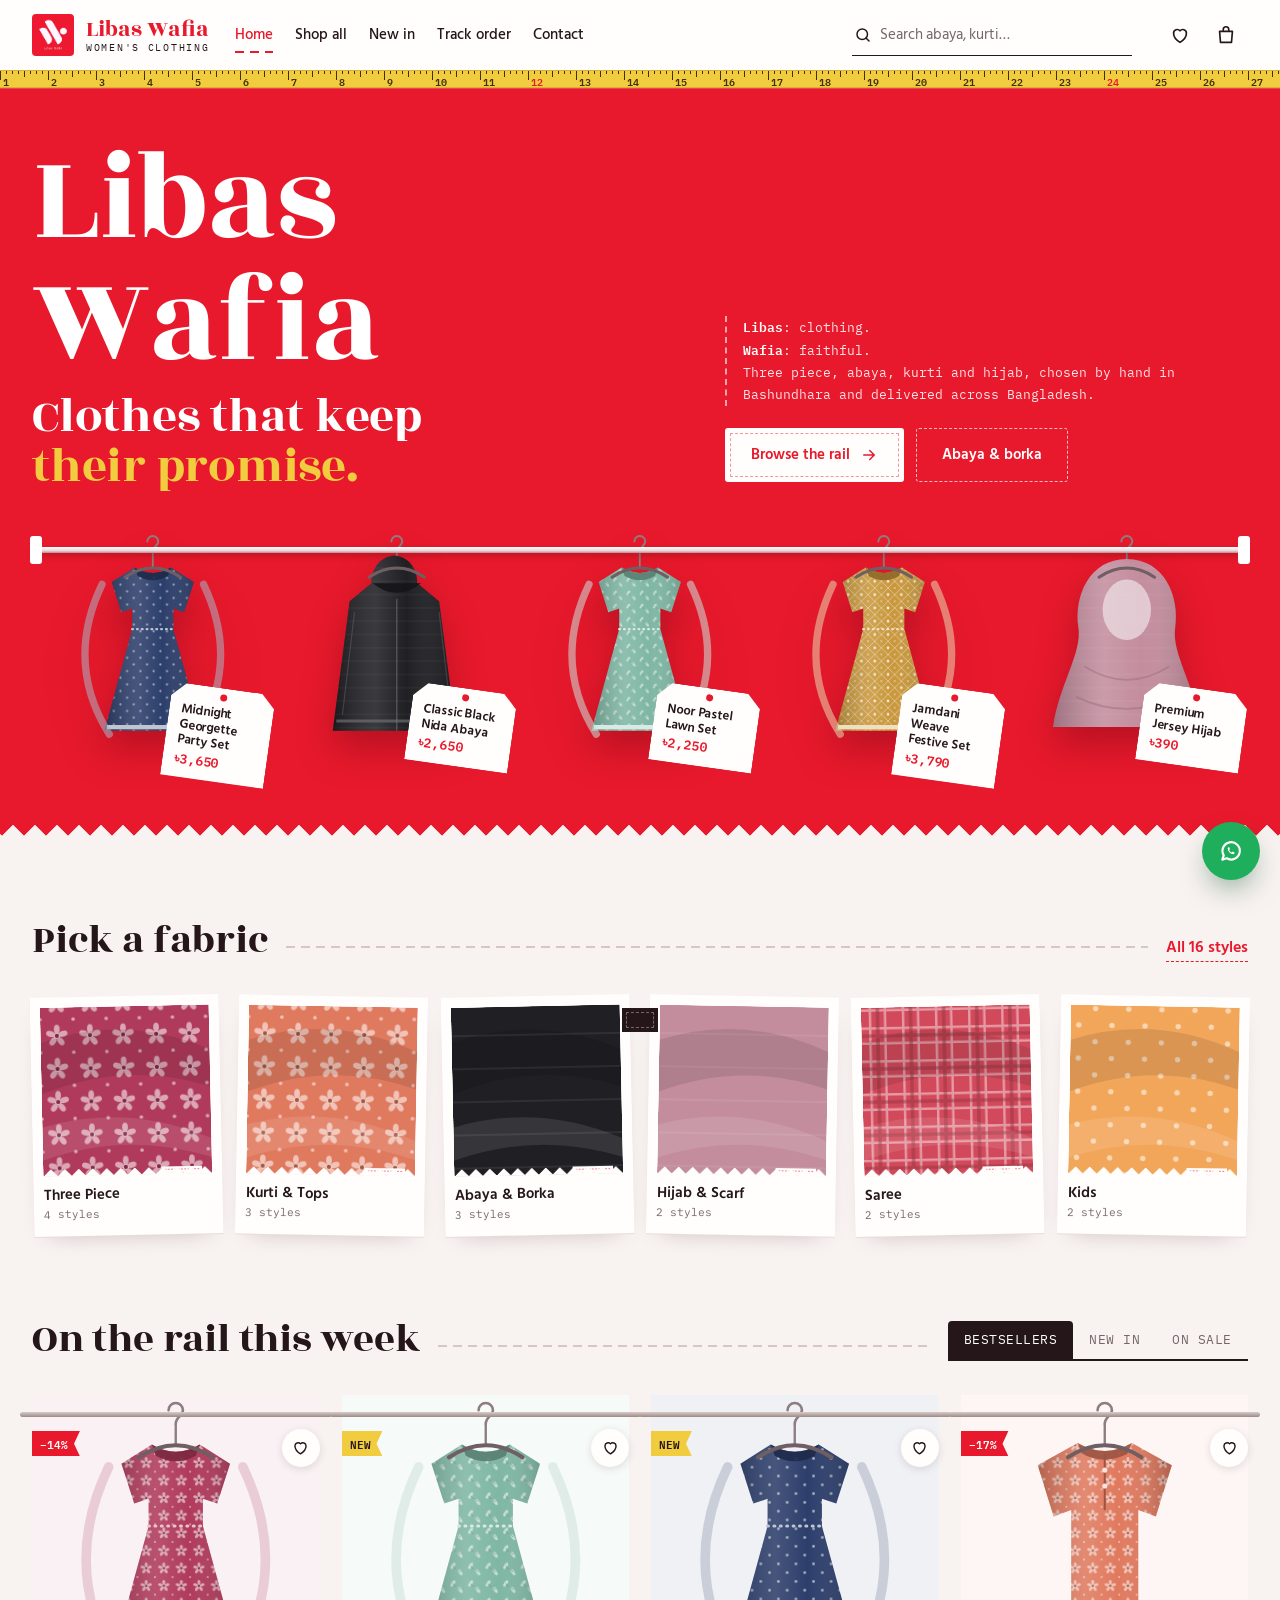
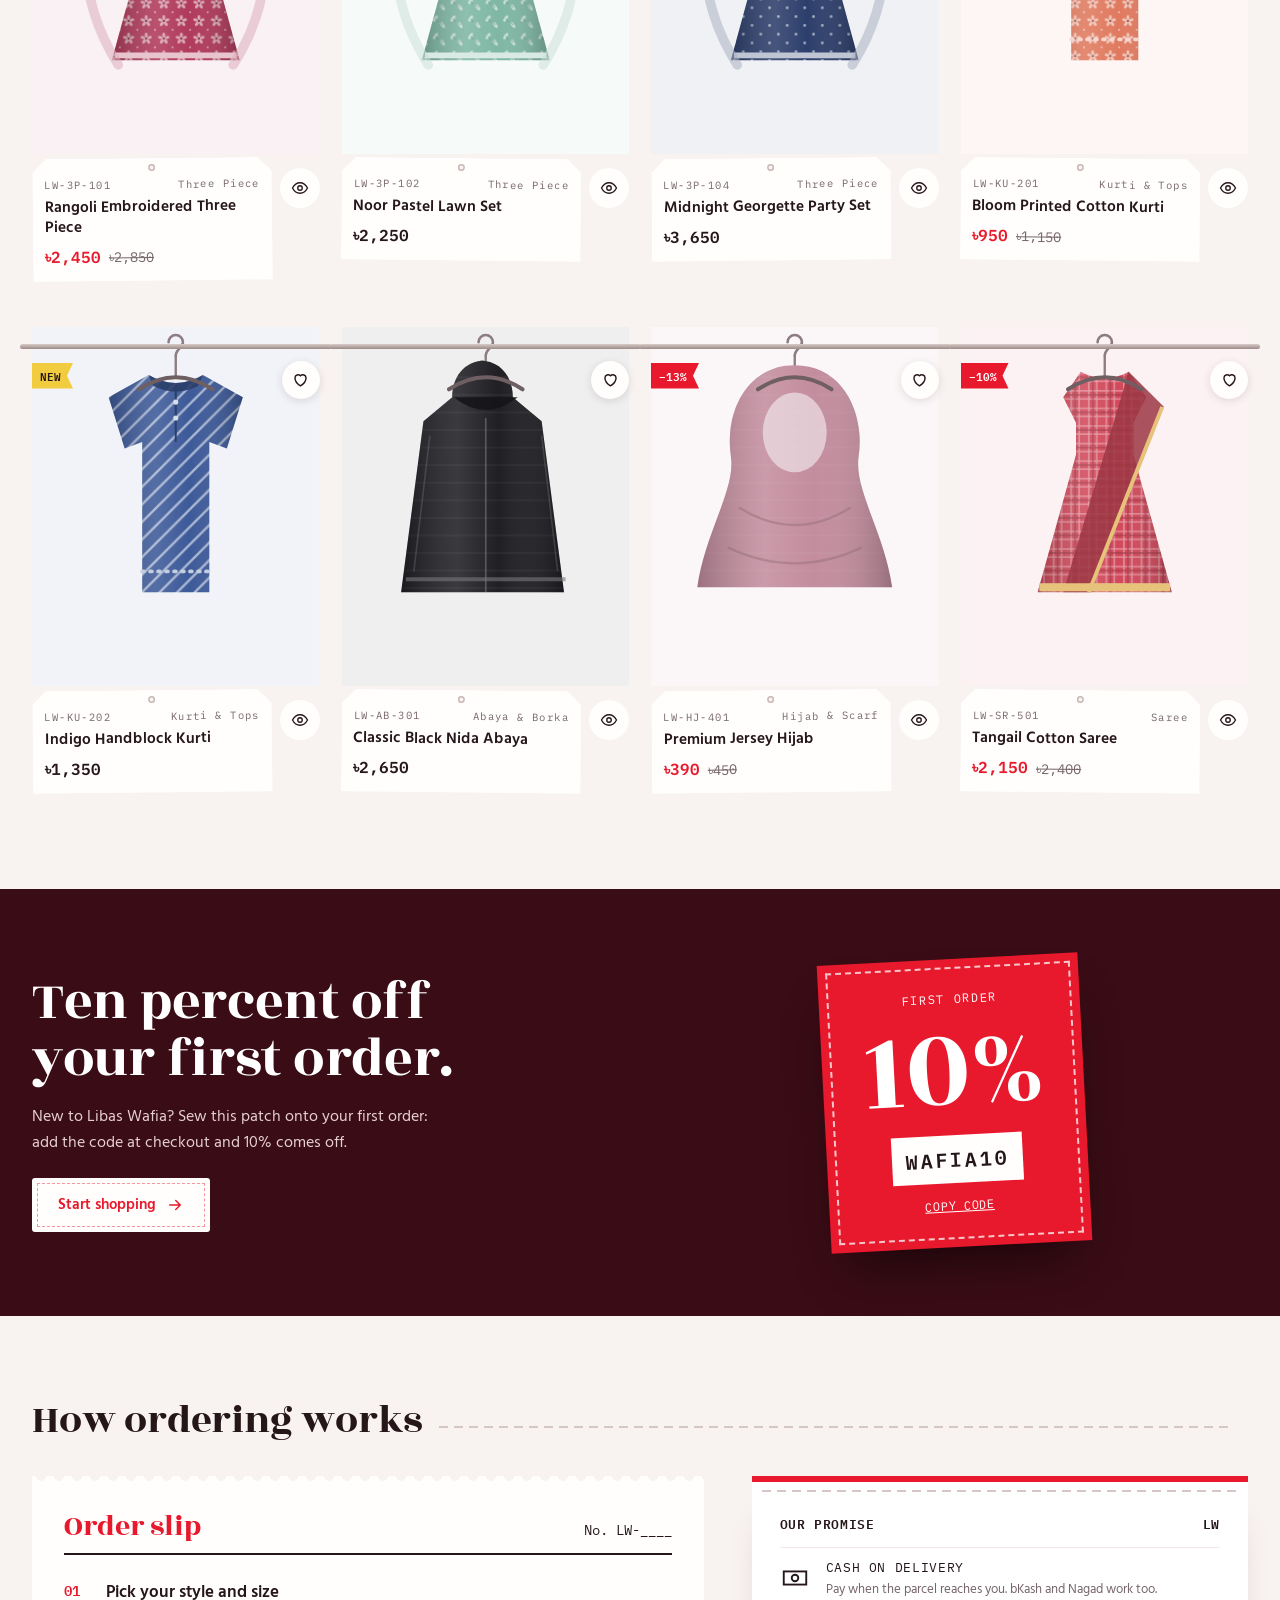
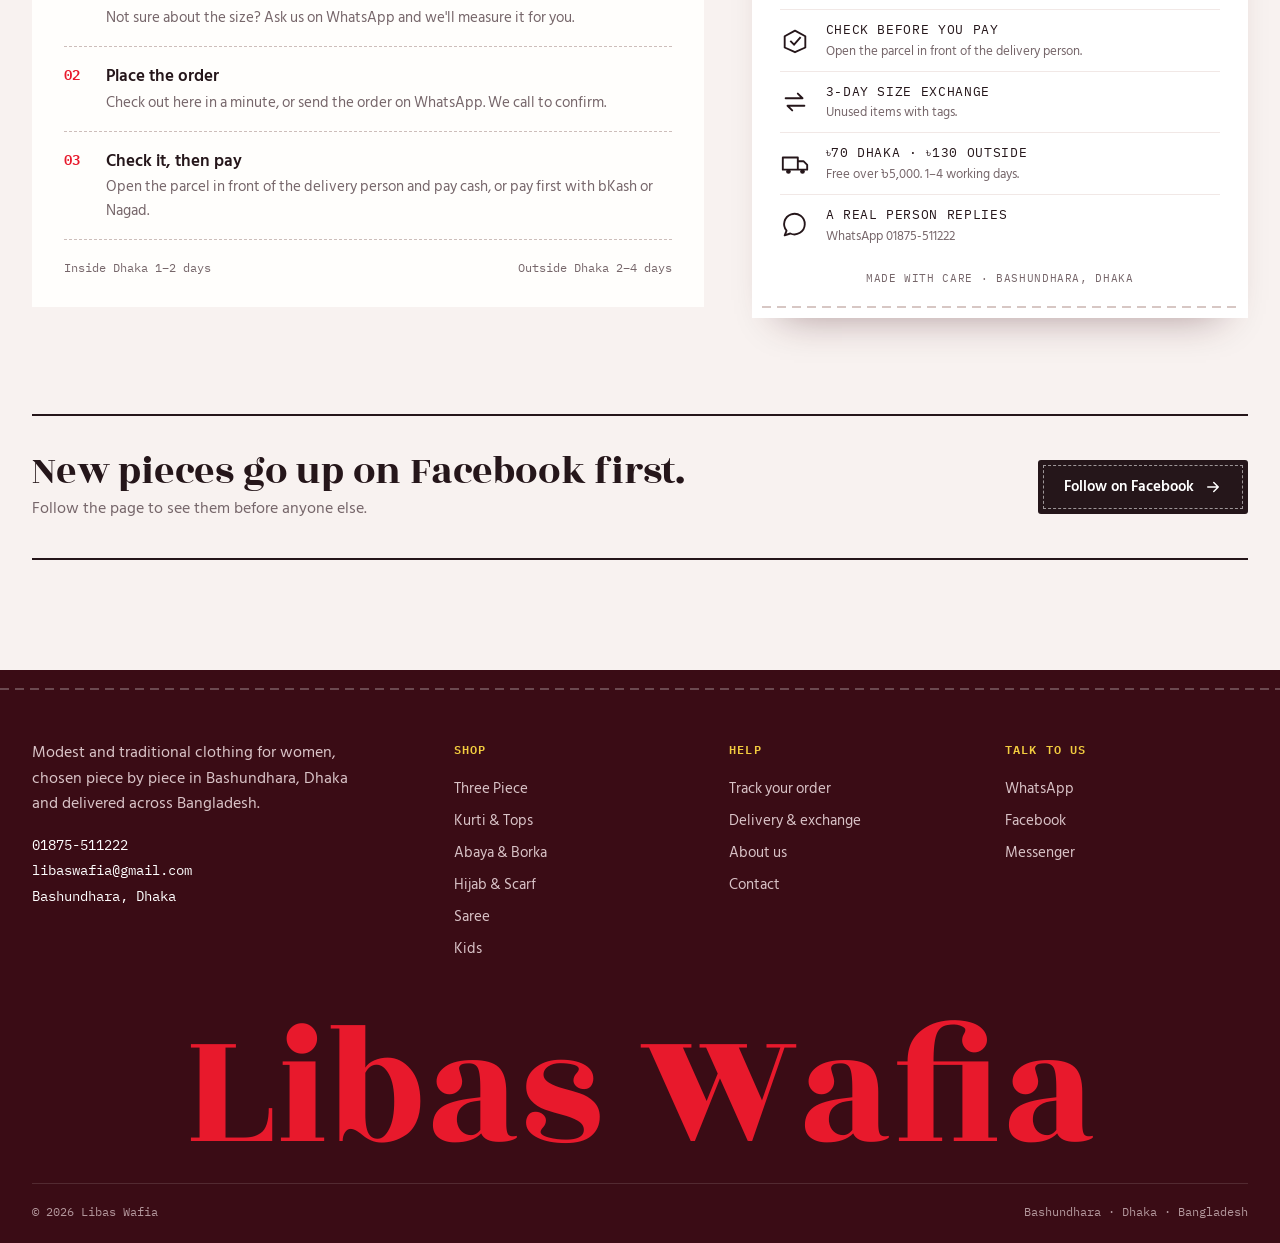
==== commit e5e34f3f: "Use English-only wording across the storefront Co-Authored-By: Claude Opus 5.5 <noreply@anthropic.co" ====
--- a/libas-wafia/index.html
+++ b/libas-wafia/index.html
@@ -8,7 +8,7 @@
   <meta name="description" content="Libas Wafia online shop: three piece, kurti, abaya, hijab, saree and kids wear. Cash on delivery all over Bangladesh.">
   <link rel="preconnect" href="https://fonts.googleapis.com">
   <link rel="preconnect" href="https://fonts.gstatic.com" crossorigin>
-  <link href="https://fonts.googleapis.com/css2?family=Galada&family=Hind+Siliguri:wght@400;500;600&family=IBM+Plex+Mono:wght@400;600&family=Rozha+One&display=swap" rel="stylesheet">
+  <link href="https://fonts.googleapis.com/css2?family=Hind+Siliguri:wght@400;500;600&family=IBM+Plex+Mono:wght@400;600&family=Rozha+One&display=swap" rel="stylesheet">
   <link rel="stylesheet" href="css/style.css">
 </head>
 <body>
@@ -19,10 +19,10 @@
       </button>
       <a href="#/" class="logo" aria-label="Libas Wafia home">
         <img class="logo-mark" src="assets/logo.jpg" alt="" width="42" height="42">
-        <span class="logo-words"><span class="bn">লিবাস ওয়াফিয়া</span><span class="en">Libas Wafia</span></span>
+        <span class="logo-words"><span class="name">Libas Wafia</span><span class="en">Women's clothing</span></span>
       </a>
       <nav class="nav" id="nav" aria-label="Main">
-        <div class="nav-head"><span class="bn">লিবাস ওয়াফিয়া</span><button class="icon-btn" id="closeNav" aria-label="Close menu">✕</button></div>
+        <div class="nav-head"><span class="name">Libas Wafia</span><button class="icon-btn" id="closeNav" aria-label="Close menu">✕</button></div>
         <a href="#/">Home</a>
         <a href="#/shop">Shop all</a>
         <div class="nav-cats" id="navCats"></div>
@@ -72,7 +72,7 @@
           <a id="footMsg" target="_blank" rel="noopener">Messenger</a>
         </div>
       </div>
-      <div class="wordmark" aria-hidden="true">লিবাস ওয়াফিয়া</div>
+      <div class="wordmark" aria-hidden="true">Libas Wafia</div>
       <div class="copyright"><span>© <span id="year"></span> Libas Wafia</span><span>Bashundhara · Dhaka · Bangladesh</span></div>
     </div>
   </footer>
--- a/libas-wafia/css/style.css
+++ b/libas-wafia/css/style.css
@@ -15,8 +15,7 @@
   --danger: #c0182a;
 
   --serif: "Rozha One", "Bodoni MT", Georgia, serif;          /* display, English */
-  --bangla: "Galada", "Hind Siliguri", serif;                   /* display, Bangla */
-  --body: "Hind Siliguri", "Segoe UI", system-ui, sans-serif;   /* body, both scripts */
+  --body: "Hind Siliguri", "Segoe UI", system-ui, sans-serif;   /* body */
   --mono: "IBM Plex Mono", ui-monospace, Menlo, monospace;      /* tags, prices, slips */
 
   --stitch: repeating-linear-gradient(90deg, currentColor 0 9px, transparent 9px 15px);
@@ -36,7 +35,6 @@
 @media (min-width: 900px) { .wrap { padding-left: max(32px, env(safe-area-inset-left, 0px)); padding-right: max(32px, env(safe-area-inset-right, 0px)); } }
 main { min-height: 60vh; outline: none; }
 .hidden, [hidden] { display: none !important; }
-.bn { font-family: var(--bangla); }
 .mono { font-family: var(--mono); }
 .muted { color: var(--muted); }
 .small { font-size: 13.5px; }
@@ -51,8 +49,8 @@
 .logo { display: flex; align-items: center; gap: 12px; flex-shrink: 0; }
 .logo-mark { width: 42px; height: 42px; border-radius: 4px; object-fit: cover; }
 .logo-words { display: flex; flex-direction: column; line-height: 1; }
-.logo-words .bn { font-size: 22px; color: var(--red); line-height: 1.1; }
-.logo-words .en { font-family: var(--mono); font-size: 10px; letter-spacing: .32em; text-transform: uppercase; margin-top: 2px; }
+.logo-words .name { font-family: var(--serif); font-size: 23px; color: var(--red); line-height: 1; }
+.logo-words .en { font-family: var(--mono); font-size: 9.5px; letter-spacing: .18em; text-transform: uppercase; margin-top: 2px; }
 .nav { display: flex; align-items: center; gap: 22px; font-weight: 500; font-size: 15px; }
 .nav > a { position: relative; padding: 6px 0; }
 .nav > a::after { content: ""; position: absolute; left: 0; right: 0; bottom: 0; height: 2px; color: var(--red); background: var(--stitch); transform: scaleX(0); transform-origin: left; transition: transform .35s var(--ease); }
@@ -107,7 +105,7 @@
   -webkit-mask: conic-gradient(from -45deg at bottom, #0000, #000 1deg 89deg, #0000 90deg) 50% / 22px 100%;
           mask: conic-gradient(from -45deg at bottom, #0000, #000 1deg 89deg, #0000 90deg) 50% / 22px 100%; }
 .hero-top { display: grid; grid-template-columns: minmax(0, 1.25fr) minmax(0, 1fr); gap: 40px; align-items: end; padding-block: 52px 8px; }
-.hero .bn-title { font-family: var(--bangla); font-size: clamp(54px, 9vw, 128px); line-height: 1.05; margin: 0; }
+.hero .hero-name { font-family: var(--serif); font-size: clamp(56px, 10vw, 150px); line-height: .95; margin: 0; letter-spacing: -.01em; }
 .hero h1 { font-size: clamp(30px, 3.8vw, 52px); margin: 10px 0 0; max-width: 16ch; }
 .hero h1 em { font-style: normal; color: var(--tape); }
 .hero-side { padding-bottom: 10px; }
@@ -141,7 +139,6 @@
 /* ---------- Sections ---------- */
 .section { padding-block: 84px 0; }
 .sec-head { display: grid; grid-template-columns: auto minmax(40px, 1fr) auto; align-items: end; gap: 18px; margin-bottom: 34px; }
-.sec-title .bn { display: block; font-size: clamp(28px, 3vw, 40px); color: var(--red); line-height: 1.1; }
 .sec-title h2 { font-size: clamp(28px, 3.2vw, 42px); }
 .sec-head .rule { height: 2px; color: #d7c7c4; background: var(--stitch); align-self: end; margin-bottom: 14px; }
 
@@ -157,7 +154,6 @@
 .swatch:hover .cloth .art { transform: scale(1.12); }
 .swatch .lbl { display: flex; justify-content: space-between; align-items: baseline; gap: 6px; margin-top: 10px; }
 .swatch .lbl b { font-weight: 600; font-size: 15px; line-height: 1.2; }
-.swatch .lbl .bn { color: var(--red); font-size: 17px; }
 .swatch .n { display: block; font-family: var(--mono); font-size: 11px; color: var(--muted); margin-top: 2px; }
 
 /* Folder-tab switcher */
@@ -215,8 +211,7 @@
 /* ---------- Offer patch ---------- */
 .offer { margin-top: 96px; background: var(--wine); color: #fff; }
 .offer-inner { display: grid; grid-template-columns: minmax(0, 1fr) minmax(0, 1fr); gap: 40px; align-items: center; padding-block: 70px; }
-.offer .bn { display: block; font-size: clamp(36px, 4.4vw, 58px); color: var(--tape); line-height: 1.1; }
-.offer h2 { font-size: clamp(30px, 3.6vw, 46px); margin-top: 8px; }
+.offer h2 { font-size: clamp(34px, 4.4vw, 58px); }
 .offer p { color: #e5cfd3; max-width: 44ch; }
 .patch { justify-self: center; position: relative; background: var(--red); padding: 30px 40px; rotate: -3deg; box-shadow: 0 30px 50px -20px rgba(0, 0, 0, .6); text-align: center; max-width: 100%; transition: rotate .4s var(--ease); }
 .patch:hover { rotate: 0deg; }
@@ -231,7 +226,7 @@
 .slip { position: relative; background: var(--paper); padding: 34px 32px 30px; font-family: var(--mono); font-size: 14px; box-shadow: 0 24px 40px -28px rgba(60, 10, 20, .45);
   -webkit-mask: radial-gradient(circle 5px at 50% 0, #0000 98%, #000) 0 0 / 18px 100%; mask: radial-gradient(circle 5px at 50% 0, #0000 98%, #000) 0 0 / 18px 100%; }
 .slip-head { display: flex; justify-content: space-between; align-items: baseline; border-bottom: 2px solid var(--ink); padding-bottom: 10px; margin-bottom: 8px; gap: 10px; flex-wrap: wrap; }
-.slip-head .bn { font-size: 30px; color: var(--red); line-height: 1.1; }
+.slip-title { font-family: var(--serif); font-size: 30px; color: var(--red); line-height: 1.1; }
 .slip ol { list-style: none; margin: 0; padding: 0; counter-reset: s; }
 .slip li { counter-increment: s; display: grid; grid-template-columns: 34px 1fr; gap: 8px; padding: 16px 0; border-bottom: 1px dashed #cdbebb; }
 .slip li::before { content: counter(s, decimal-leading-zero); color: var(--red); font-weight: 600; }
@@ -252,13 +247,12 @@
 /* Follow band */
 .follow { margin-top: 96px; }
 .follow-inner { display: flex; justify-content: space-between; align-items: center; gap: 24px; flex-wrap: wrap; padding-block: 36px; border-top: 2px solid var(--ink); border-bottom: 2px solid var(--ink); }
-.follow .bn { display: block; font-size: clamp(30px, 4vw, 48px); color: var(--red); line-height: 1.1; }
+.follow h2 { font-size: clamp(26px, 3.2vw, 40px); }
 .follow p { margin: 4px 0 0; color: var(--muted); }
 
 /* ---------- Shop page ---------- */
 .page-head { background: var(--paper); padding-block: 36px 0; border-bottom: 2px solid var(--ink); }
-.page-head .bn { display: block; font-size: clamp(44px, 6vw, 80px); color: var(--red); line-height: 1.1; }
-.page-head h1 { font-size: clamp(26px, 3vw, 38px); }
+.page-head h1 { font-size: clamp(40px, 5.6vw, 72px); }
 .crumbs { font-family: var(--mono); font-size: 12px; color: var(--muted); margin-bottom: 12px; }
 .crumbs a:hover { color: var(--red); }
 .chips { display: flex; gap: 2px; overflow-x: auto; margin-top: 26px; scrollbar-width: none; }
@@ -278,7 +272,6 @@
 .range input { width: 100%; }
 .empty { text-align: center; padding: 72px 20px; color: var(--muted); }
 .empty h3 { font-family: var(--serif); font-weight: 400; font-size: 32px; color: var(--ink); margin: 0 0 8px; }
-.empty .bn { display: block; font-size: 40px; color: var(--red); line-height: 1.1; margin-bottom: 4px; }
 
 /* ---------- Product page ---------- */
 .pdp { display: grid; grid-template-columns: minmax(0, 1.05fr) minmax(0, .95fr); gap: 56px; padding-block: 8px 0; }
@@ -290,7 +283,6 @@
 .main-shot { position: relative; aspect-ratio: 4/5; background: var(--paper); }
 .main-shot .art { width: 100%; height: 100%; }
 .pdp-info { min-width: 0; padding-top: 10px; }
-.pdp .bn-cat { font-family: var(--bangla); color: var(--red); font-size: 26px; line-height: 1.1; }
 .pdp h1 { font-size: clamp(32px, 3.6vw, 50px); margin: 6px 0 18px; }
 .pdp .price { font-size: 24px; }
 .save { font-family: var(--mono); background: var(--tape); color: var(--ink); font-size: 12px; padding: 4px 10px; font-weight: 600; }
@@ -392,8 +384,7 @@
 /* ---------- Order / pages ---------- */
 .confirm { max-width: 720px; margin: 0 auto; padding-block: 48px 0; }
 .confirm-head { text-align: center; }
-.confirm .bn { display: block; font-size: clamp(44px, 7vw, 72px); color: var(--red); line-height: 1.1; }
-.confirm h1 { font-size: clamp(28px, 4vw, 40px); margin: 6px 0 10px; }
+.confirm h1 { font-size: clamp(40px, 6vw, 64px); margin: 0 0 10px; }
 .confirm .panel { margin-top: 28px; }
 .status { font-family: var(--mono); padding: 4px 10px; background: var(--tape); font-size: 12px; font-weight: 600; text-transform: uppercase; }
 .timeline { display: grid; grid-template-columns: repeat(4, 1fr); margin: 22px 0 12px; position: relative; }
@@ -403,8 +394,7 @@
 .tstep.done { color: var(--ink); }
 .tstep.done i { background: var(--red); border-color: var(--red); color: #fff; }
 .page { max-width: 760px; margin: 0 auto; padding-block: 44px 0; }
-.page .bn { font-size: clamp(40px, 6vw, 68px); color: var(--red); line-height: 1.1; display: block; }
-.page h1 { font-size: clamp(28px, 4vw, 44px); margin: 2px 0 18px; }
+.page h1 { font-size: clamp(40px, 6vw, 64px); margin: 0 0 18px; }
 .page h2 { font-family: var(--serif); font-weight: 400; font-size: 26px; margin: 32px 0 6px; }
 .page p { font-size: 16.5px; }
 .contact-cards { display: grid; grid-template-columns: repeat(3, 1fr); gap: 14px; margin: 24px 0; }
@@ -422,7 +412,7 @@
 .footer a:hover { color: #fff; }
 .footer-about { color: #d9c3c7; max-width: 38ch; margin: 0 0 16px; }
 .footer-contact { font-family: var(--mono); font-size: 13.5px; color: #fff; line-height: 1.9; margin: 0; }
-.wordmark { font-family: var(--bangla); font-size: clamp(64px, 15vw, 220px); line-height: 1.2; color: var(--red); margin-top: 36px; white-space: nowrap; text-align: center; }
+.wordmark { font-family: var(--serif); font-size: clamp(54px, 13.5vw, 196px); line-height: 1.05; color: var(--red); margin-top: 36px; white-space: nowrap; text-align: center; }
 .copyright { display: flex; justify-content: space-between; gap: 12px; flex-wrap: wrap; font-family: var(--mono); font-size: 12px; color: #b3979c; padding-block: 18px 22px; border-top: 1px solid rgba(255, 255, 255, .12); }
 
 /* ---------- Floating & mobile ---------- */
@@ -451,7 +441,7 @@
   .nav { position: fixed; top: 0; left: 0; bottom: 0; width: min(330px, 88%); background: var(--paper); flex-direction: column; align-items: stretch; padding: max(18px, env(safe-area-inset-top, 0px)) 22px 22px max(22px, env(safe-area-inset-left, 0px)); gap: 0; transform: translateX(-105%); transition: transform .4s var(--ease); z-index: 50; overflow-y: auto; font-size: 17px; }
   .nav.open { transform: none; }
   .nav-head { display: flex; justify-content: space-between; align-items: center; margin-bottom: 10px; }
-  .nav-head .bn { font-size: 26px; color: var(--red); }
+  .nav-head .name { font-family: var(--serif); font-size: 26px; color: var(--red); }
   .nav > a { padding: 13px 0; border-bottom: 1px dashed #cdbebb; }
   .nav > a::after { display: none; }
   .nav-cats { display: flex; flex-direction: column; padding: 6px 0 10px 14px; border-bottom: 1px dashed #cdbebb; }
@@ -501,7 +491,7 @@
   .peek, .quick { display: none; }
   .swatches { grid-template-columns: repeat(2, minmax(0, 1fr)); }
   .fields, .choices.two { grid-template-columns: 1fr; }
-  .hero .bn-title { font-size: 58px; }
+  .hero .hero-name { font-size: 64px; }
   .hero h1 { font-size: 28px; }
   .hero-cta .btn { flex: 1; }
   .slip { padding: 30px 20px 24px; }
